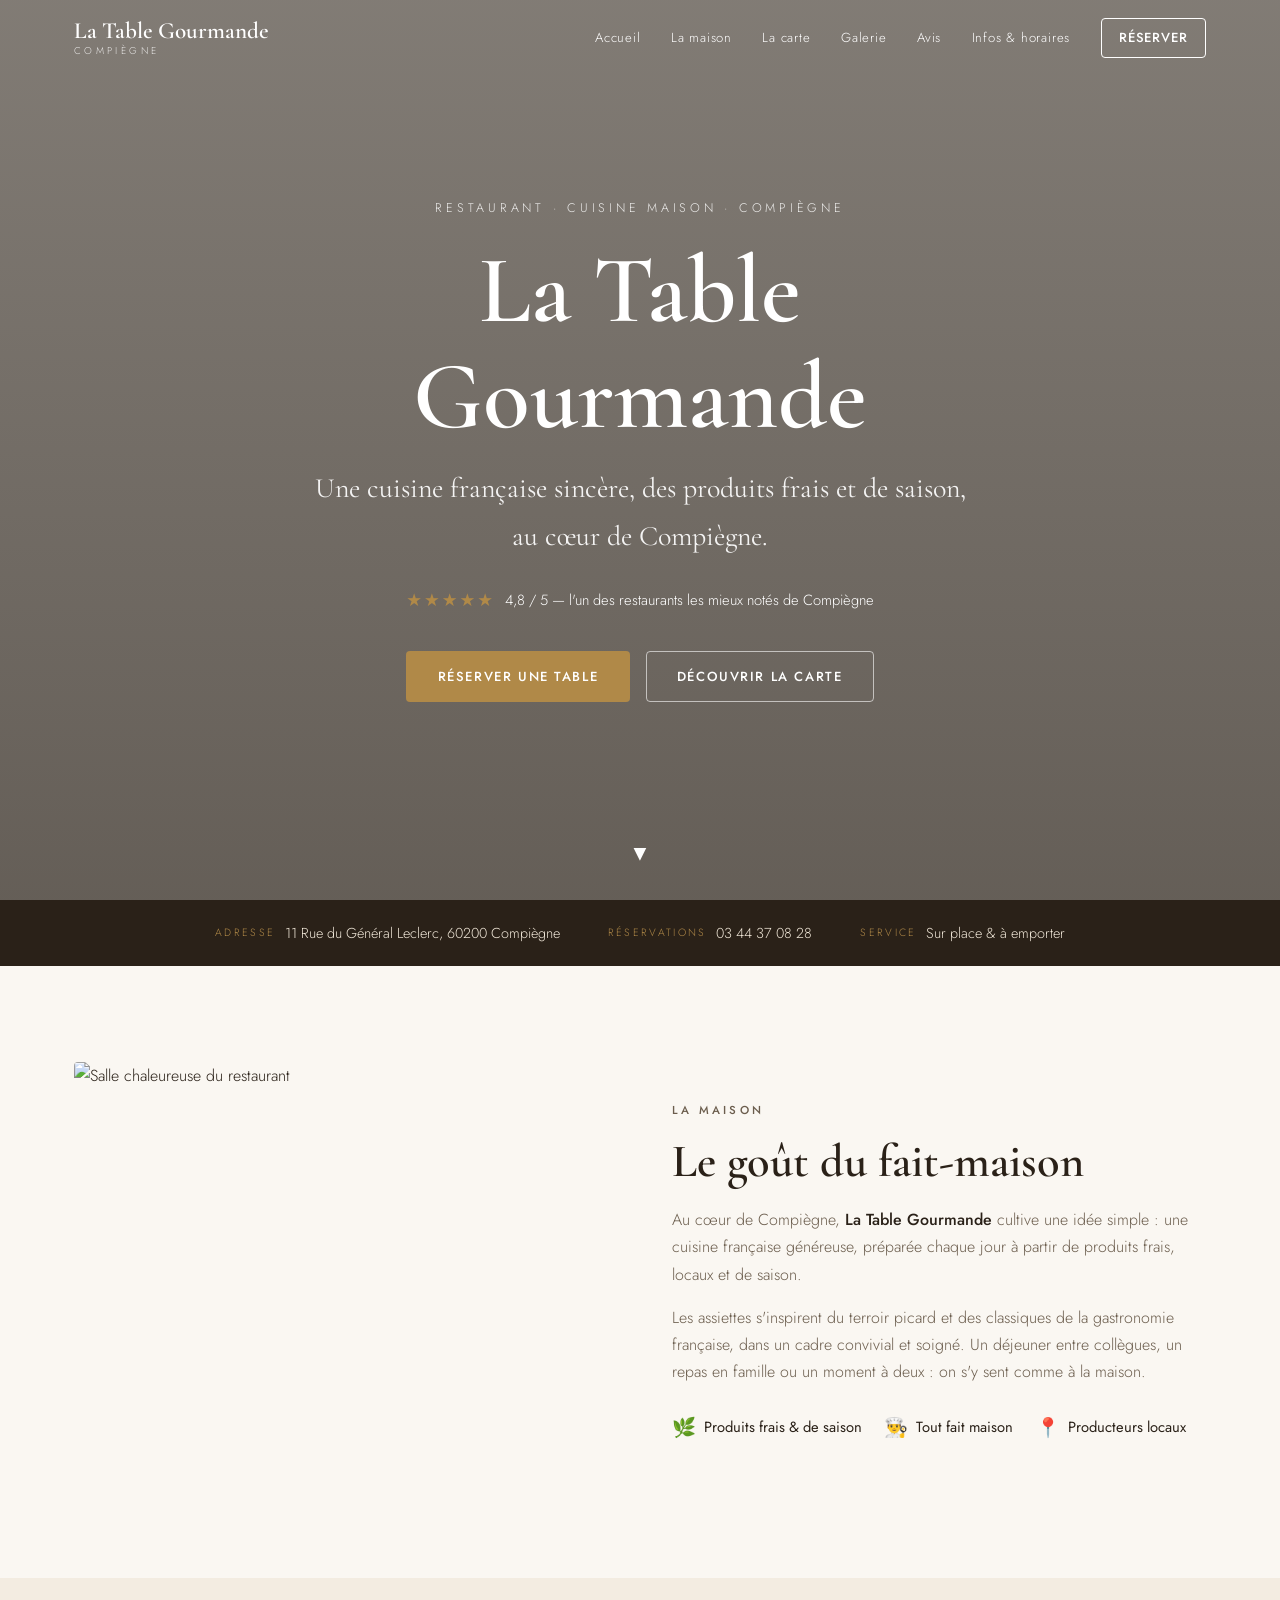
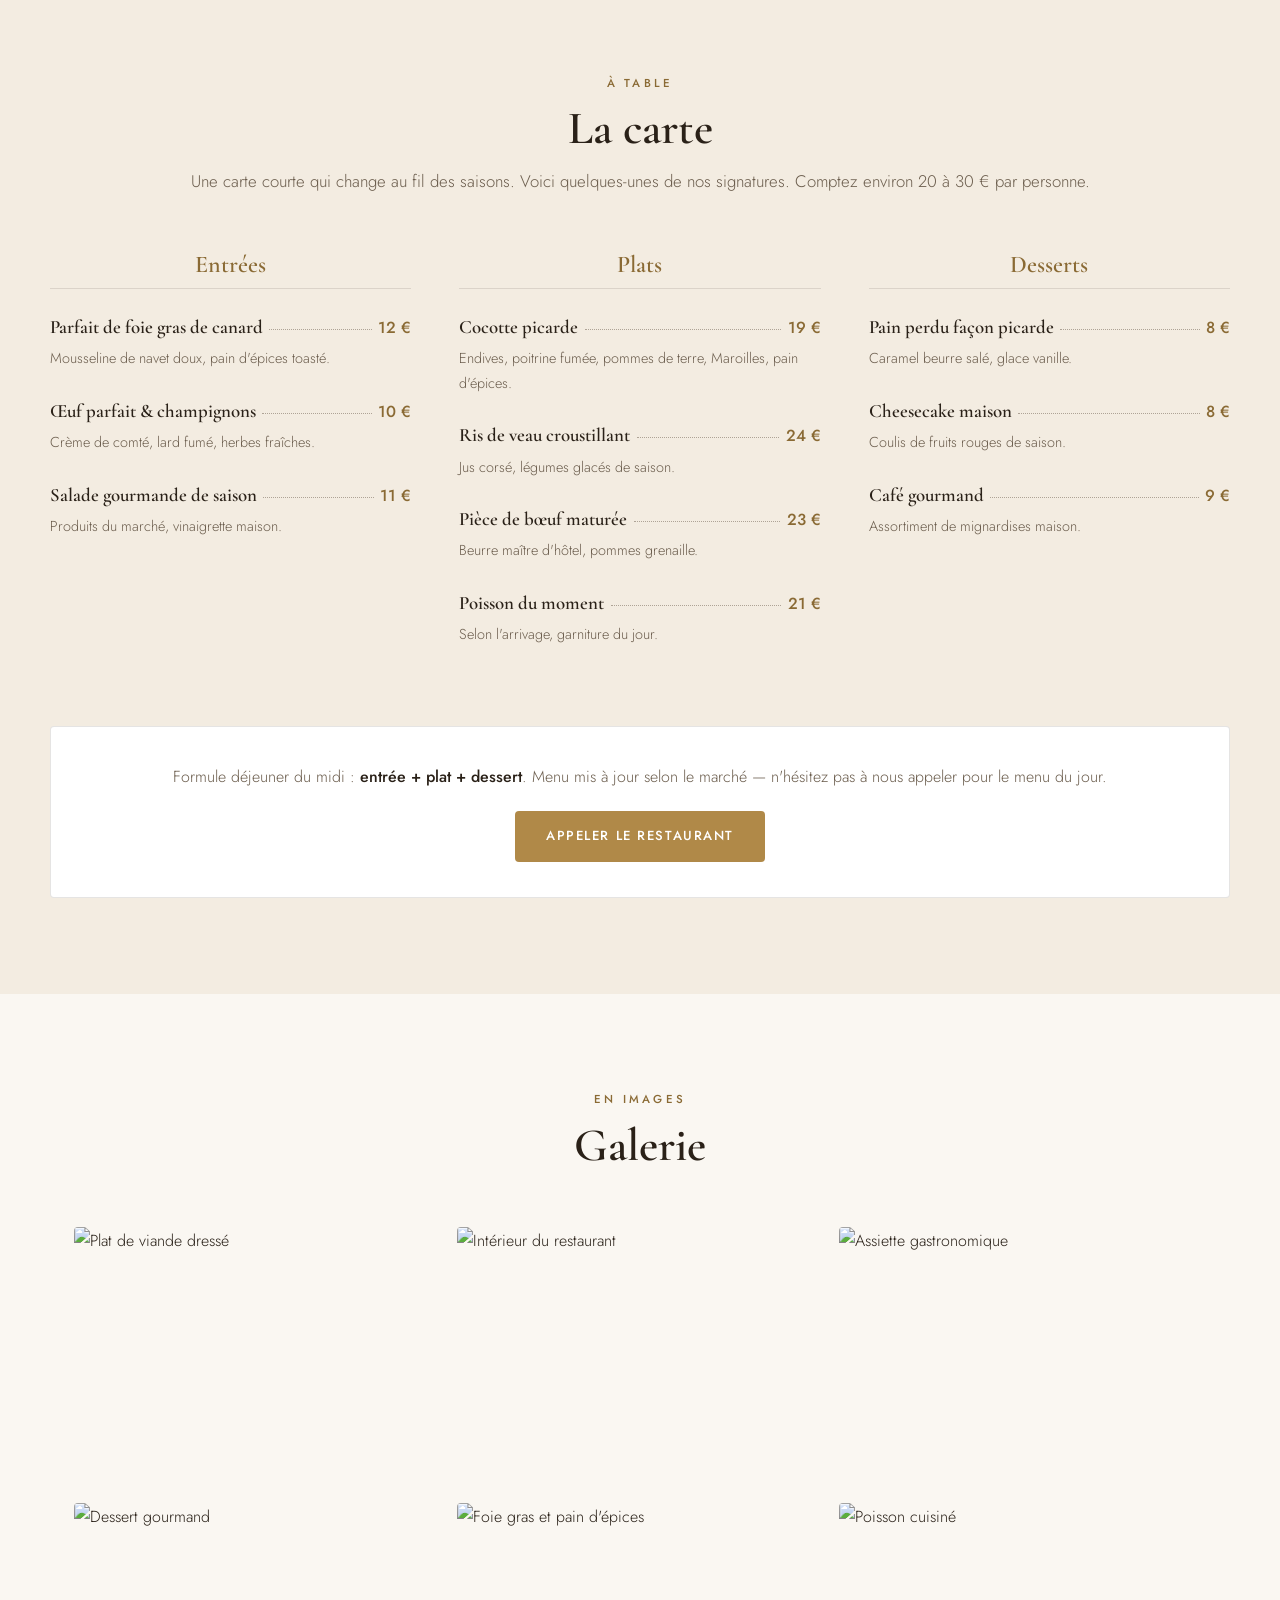
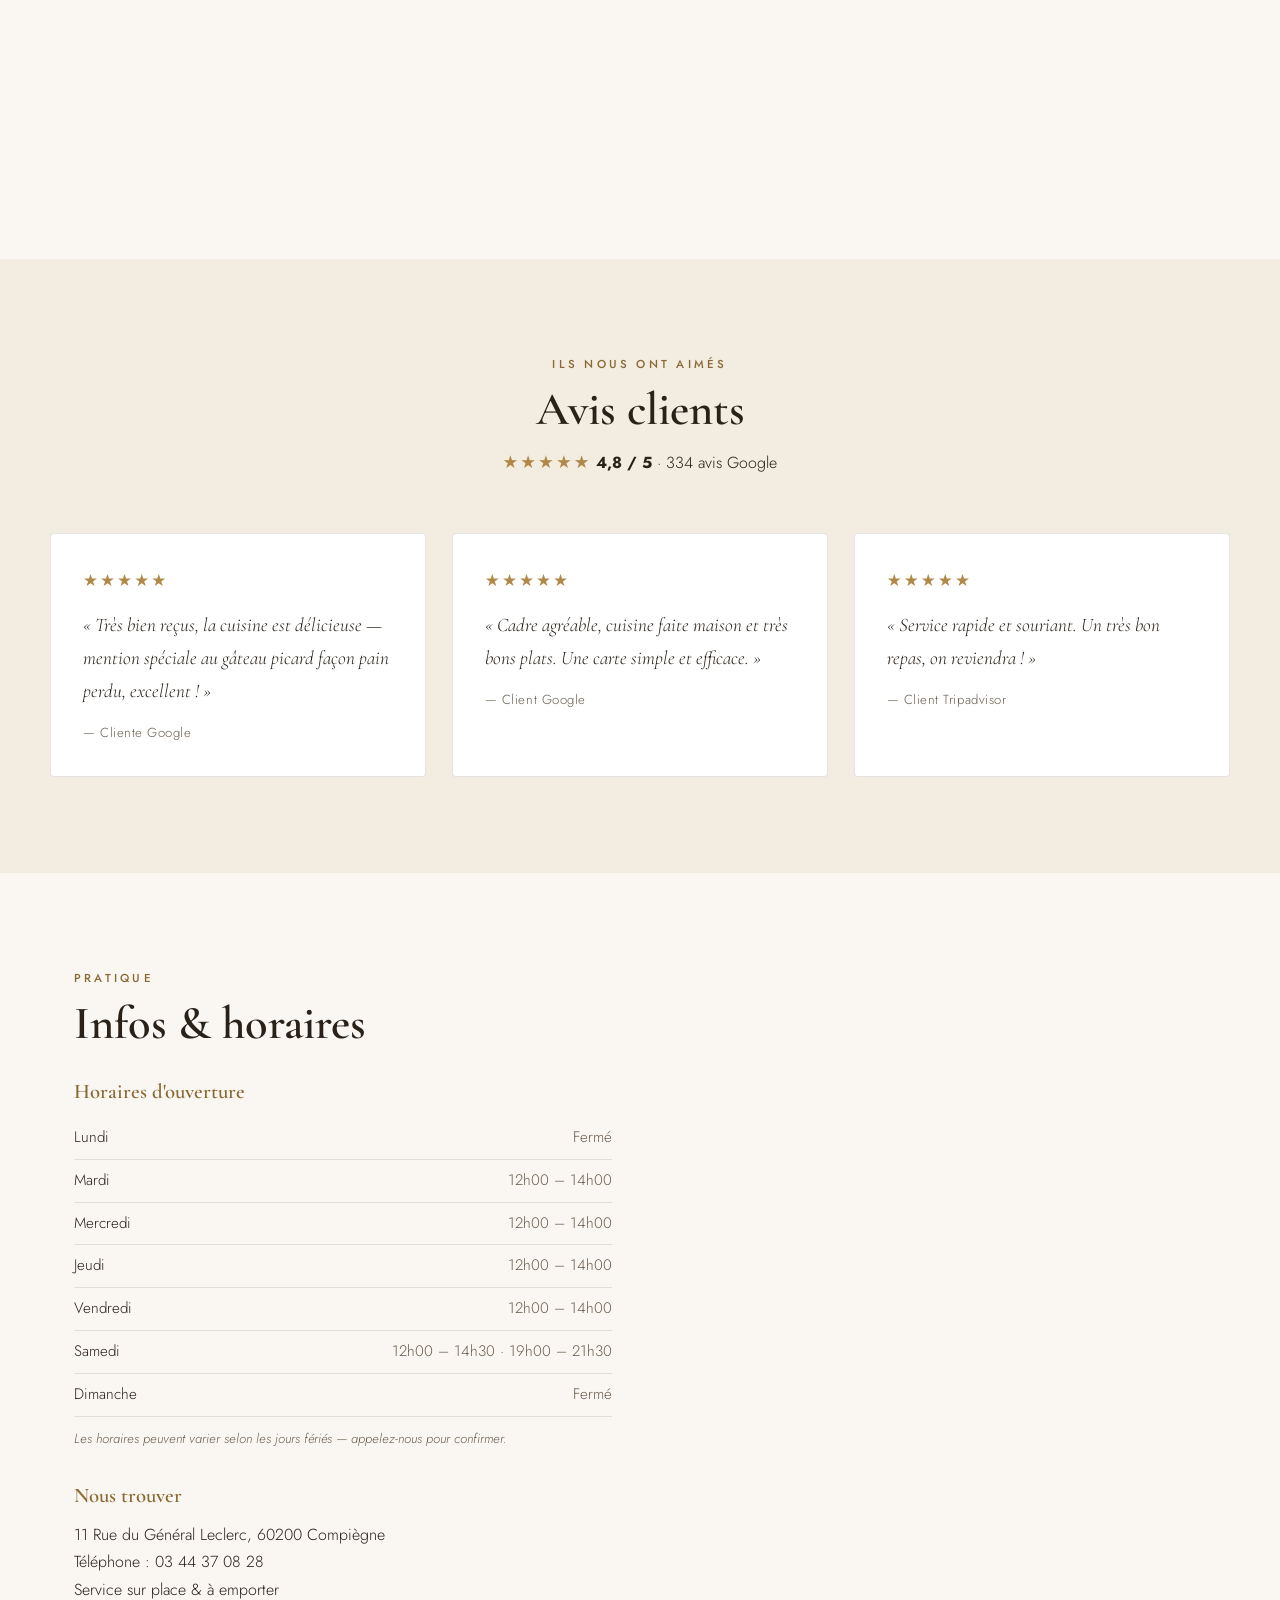
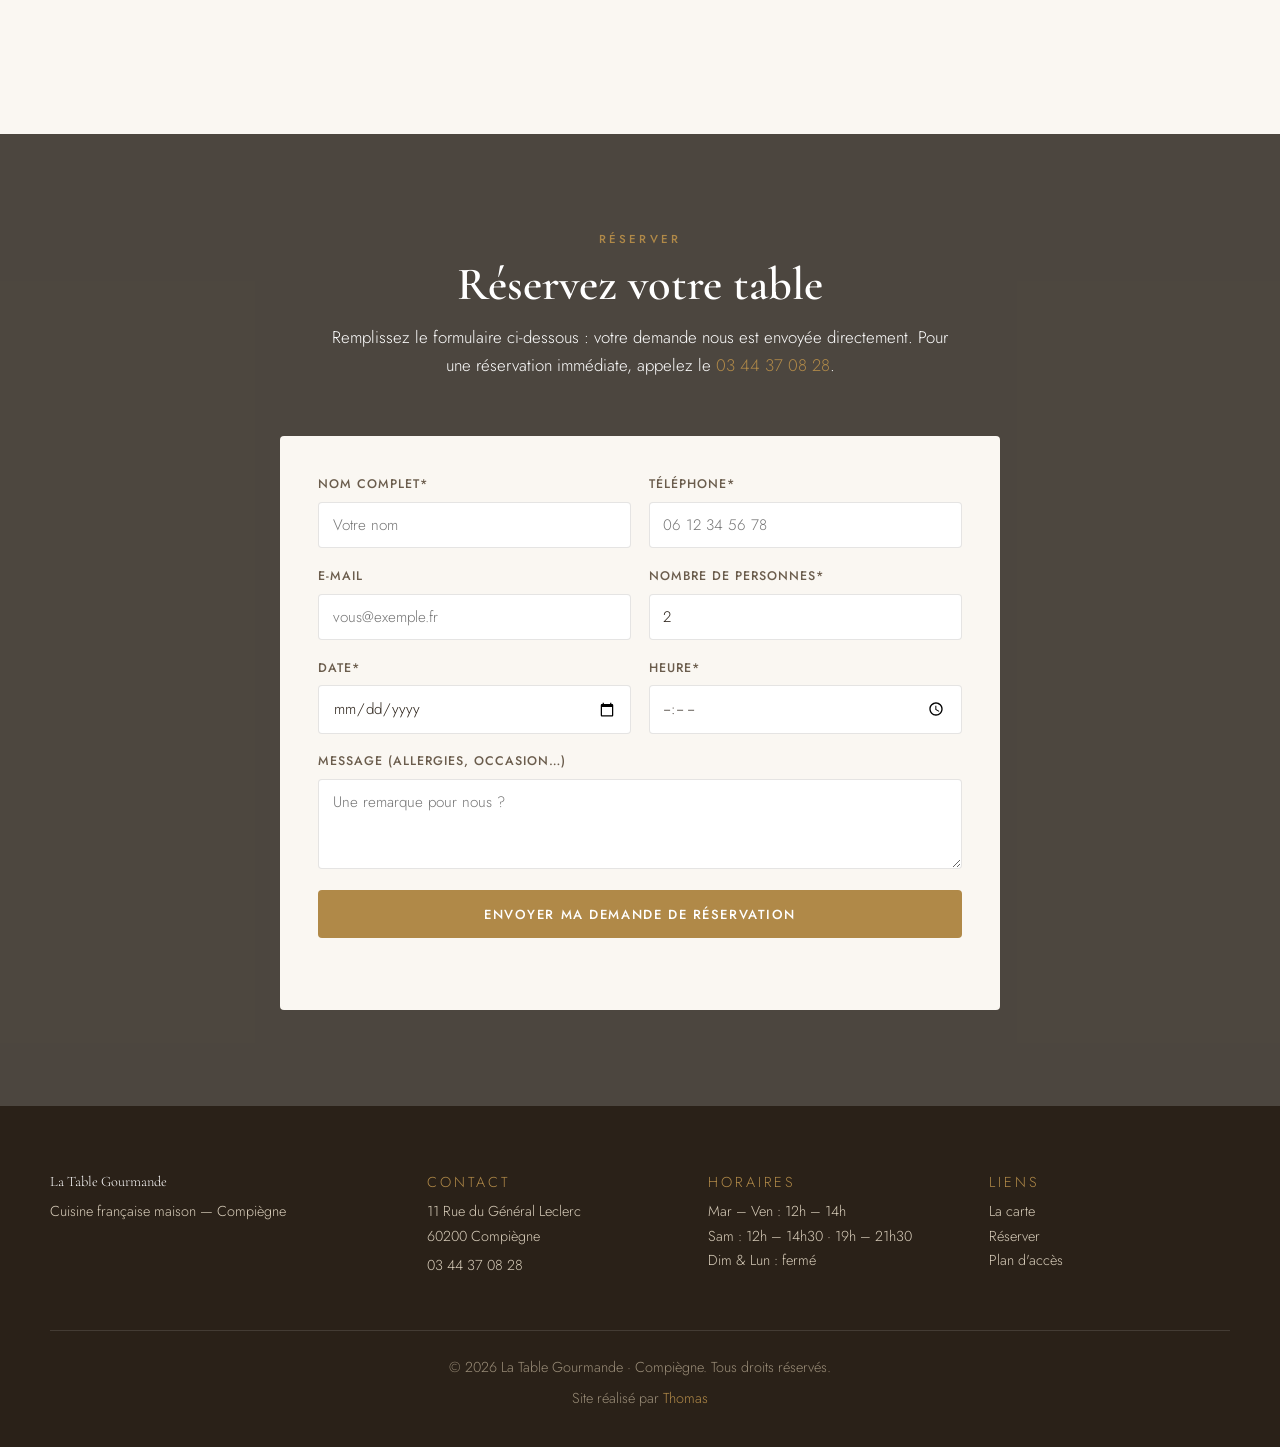
==== index.html @ 8bd1ea4b "Add footer credit (Site realise par Thomas) linking to portfolio Co-Authored-By: Claude Opus 4.8 <no" ====
<!DOCTYPE html>
<html lang="fr">
<head>
  <meta charset="UTF-8" />
  <meta name="viewport" content="width=device-width, initial-scale=1.0" />
  <title>La Table Gourmande — Restaurant à Compiègne | Cuisine maison & terroir picard</title>
  <meta name="description" content="La Table Gourmande, restaurant de cuisine française maison au cœur de Compiègne. Produits frais, locaux et de saison. Spécialités picardes, foie gras, ris de veau. Réservez au 03 44 37 08 28." />
  <meta name="keywords" content="restaurant Compiègne, cuisine française, La Table Gourmande, spécialités picardes, restaurant gastronomique Compiègne, déjeuner Compiègne, foie gras, ris de veau" />
  <meta name="author" content="La Table Gourmande" />
  <meta name="robots" content="index, follow" />

  <!-- Open Graph / réseaux sociaux -->
  <meta property="og:type" content="restaurant" />
  <meta property="og:title" content="La Table Gourmande — Restaurant à Compiègne" />
  <meta property="og:description" content="Cuisine française maison, produits frais et de saison. 4,8★ — l'un des restaurants les mieux notés de Compiègne." />
  <meta property="og:image" content="https://images.unsplash.com/photo-1517248135467-4c7edcad34c4?auto=format&fit=crop&w=1200&q=80" />
  <meta property="og:locale" content="fr_FR" />

  <link rel="preconnect" href="https://fonts.googleapis.com" />
  <link rel="preconnect" href="https://fonts.gstatic.com" crossorigin />
  <link href="https://fonts.googleapis.com/css2?family=Cormorant+Garamond:wght@400;500;600;700&family=Jost:wght@300;400;500;600&display=swap" rel="stylesheet" />
  <link rel="stylesheet" href="styles.css" />

  <!-- Données structurées Google (rich results : avis, horaires, adresse) -->
  <script type="application/ld+json">
  {
    "@context": "https://schema.org",
    "@type": "Restaurant",
    "name": "La Table Gourmande",
    "image": "https://images.unsplash.com/photo-1414235077428-338989a2e8c0?auto=format&fit=crop&w=1200&q=80",
    "servesCuisine": ["Française", "Picarde", "Cuisine maison"],
    "priceRange": "€€",
    "telephone": "+33344370828",
    "address": {
      "@type": "PostalAddress",
      "streetAddress": "11 Rue du Général Leclerc",
      "addressLocality": "Compiègne",
      "postalCode": "60200",
      "addressCountry": "FR"
    },
    "geo": {
      "@type": "GeoCoordinates",
      "latitude": 49.4179,
      "longitude": 2.8261
    },
    "aggregateRating": {
      "@type": "AggregateRating",
      "ratingValue": "4.8",
      "reviewCount": "334"
    },
    "openingHoursSpecification": [
      { "@type": "OpeningHoursSpecification", "dayOfWeek": ["Tuesday","Wednesday","Thursday","Friday"], "opens": "12:00", "closes": "14:00" },
      { "@type": "OpeningHoursSpecification", "dayOfWeek": "Saturday", "opens": "12:00", "closes": "14:30" },
      { "@type": "OpeningHoursSpecification", "dayOfWeek": "Saturday", "opens": "19:00", "closes": "21:30" }
    ],
    "acceptsReservations": "True",
    "url": ""
  }
  </script>
</head>
<body>

  <!-- ===== Barre de navigation ===== -->
  <header class="nav" id="nav">
    <div class="nav__inner">
      <a href="#accueil" class="nav__brand">
        <span class="nav__brand-main">La Table Gourmande</span>
        <span class="nav__brand-sub">Compiègne</span>
      </a>
      <nav class="nav__links" id="navLinks">
        <a href="#accueil">Accueil</a>
        <a href="#histoire">La maison</a>
        <a href="#carte">La carte</a>
        <a href="#galerie">Galerie</a>
        <a href="#avis">Avis</a>
        <a href="#infos">Infos &amp; horaires</a>
        <a href="#reservation" class="nav__cta">Réserver</a>
      </nav>
      <button class="nav__burger" id="burger" aria-label="Ouvrir le menu" aria-expanded="false">
        <span></span><span></span><span></span>
      </button>
    </div>
  </header>

  <!-- ===== Hero ===== -->
  <section class="hero" id="accueil">
    <div class="hero__overlay"></div>
    <div class="hero__content">
      <p class="hero__eyebrow">Restaurant · Cuisine maison · Compiègne</p>
      <h1 class="hero__title">La Table Gourmande</h1>
      <p class="hero__tagline">Une cuisine française sincère, des produits frais et de saison,<br />au cœur de Compiègne.</p>
      <div class="hero__rating">
        <span class="stars" aria-hidden="true">★★★★★</span>
        <span>4,8 / 5 — l'un des restaurants les mieux notés de Compiègne</span>
      </div>
      <div class="hero__actions">
        <a href="#reservation" class="btn btn--primary">Réserver une table</a>
        <a href="#carte" class="btn btn--ghost">Découvrir la carte</a>
      </div>
    </div>
    <a href="#histoire" class="hero__scroll" aria-label="Descendre">▾</a>
  </section>

  <!-- ===== Bandeau pratique ===== -->
  <section class="strip">
    <div class="strip__item"><span class="strip__label">Adresse</span><span>11 Rue du Général Leclerc, 60200 Compiègne</span></div>
    <div class="strip__item"><span class="strip__label">Réservations</span><a href="tel:+33344370828">03 44 37 08 28</a></div>
    <div class="strip__item"><span class="strip__label">Service</span><span>Sur place &amp; à emporter</span></div>
  </section>

  <!-- ===== La maison ===== -->
  <section class="section histoire" id="histoire">
    <div class="histoire__grid">
      <div class="histoire__media">
        <img src="https://images.unsplash.com/photo-1466978913421-dad2ebd01d17?auto=format&fit=crop&w=900&q=80" alt="Salle chaleureuse du restaurant" loading="lazy" />
      </div>
      <div class="histoire__text">
        <p class="eyebrow">La maison</p>
        <h2>Le goût du fait-maison</h2>
        <p>Au cœur de Compiègne, <strong>La Table Gourmande</strong> cultive une idée simple : une cuisine française généreuse, préparée chaque jour à partir de produits frais, locaux et de saison.</p>
        <p>Les assiettes s'inspirent du terroir picard et des classiques de la gastronomie française, dans un cadre convivial et soigné. Un déjeuner entre collègues, un repas en famille ou un moment à deux : on s'y sent comme à la maison.</p>
        <ul class="histoire__points">
          <li><span>🌿</span> Produits frais &amp; de saison</li>
          <li><span>👨‍🍳</span> Tout fait maison</li>
          <li><span>📍</span> Producteurs locaux</li>
        </ul>
      </div>
    </div>
  </section>

  <!-- ===== La carte ===== -->
  <section class="section carte" id="carte">
    <div class="section__head">
      <p class="eyebrow">À table</p>
      <h2>La carte</h2>
      <p class="section__lead">Une carte courte qui change au fil des saisons. Voici quelques-unes de nos signatures. Comptez environ 20 à 30 € par personne.</p>
    </div>

    <div class="menu">
      <div class="menu__col">
        <h3 class="menu__cat">Entrées</h3>
        <div class="menu__item"><div class="menu__line"><span class="menu__name">Parfait de foie gras de canard</span><span class="dots"></span><span class="menu__price">12 €</span></div><p class="menu__desc">Mousseline de navet doux, pain d'épices toasté.</p></div>
        <div class="menu__item"><div class="menu__line"><span class="menu__name">Œuf parfait &amp; champignons</span><span class="dots"></span><span class="menu__price">10 €</span></div><p class="menu__desc">Crème de comté, lard fumé, herbes fraîches.</p></div>
        <div class="menu__item"><div class="menu__line"><span class="menu__name">Salade gourmande de saison</span><span class="dots"></span><span class="menu__price">11 €</span></div><p class="menu__desc">Produits du marché, vinaigrette maison.</p></div>
      </div>

      <div class="menu__col">
        <h3 class="menu__cat">Plats</h3>
        <div class="menu__item"><div class="menu__line"><span class="menu__name">Cocotte picarde</span><span class="dots"></span><span class="menu__price">19 €</span></div><p class="menu__desc">Endives, poitrine fumée, pommes de terre, Maroilles, pain d'épices.</p></div>
        <div class="menu__item"><div class="menu__line"><span class="menu__name">Ris de veau croustillant</span><span class="dots"></span><span class="menu__price">24 €</span></div><p class="menu__desc">Jus corsé, légumes glacés de saison.</p></div>
        <div class="menu__item"><div class="menu__line"><span class="menu__name">Pièce de bœuf maturée</span><span class="dots"></span><span class="menu__price">23 €</span></div><p class="menu__desc">Beurre maître d'hôtel, pommes grenaille.</p></div>
        <div class="menu__item"><div class="menu__line"><span class="menu__name">Poisson du moment</span><span class="dots"></span><span class="menu__price">21 €</span></div><p class="menu__desc">Selon l'arrivage, garniture du jour.</p></div>
      </div>

      <div class="menu__col">
        <h3 class="menu__cat">Desserts</h3>
        <div class="menu__item"><div class="menu__line"><span class="menu__name">Pain perdu façon picarde</span><span class="dots"></span><span class="menu__price">8 €</span></div><p class="menu__desc">Caramel beurre salé, glace vanille.</p></div>
        <div class="menu__item"><div class="menu__line"><span class="menu__name">Cheesecake maison</span><span class="dots"></span><span class="menu__price">8 €</span></div><p class="menu__desc">Coulis de fruits rouges de saison.</p></div>
        <div class="menu__item"><div class="menu__line"><span class="menu__name">Café gourmand</span><span class="dots"></span><span class="menu__price">9 €</span></div><p class="menu__desc">Assortiment de mignardises maison.</p></div>
      </div>
    </div>

    <div class="carte__note">
      <p>Formule déjeuner du midi : <strong>entrée + plat + dessert</strong>. Menu mis à jour selon le marché — n'hésitez pas à nous appeler pour le menu du jour.</p>
      <a href="tel:+33344370828" class="btn btn--primary">Appeler le restaurant</a>
    </div>
  </section>

  <!-- ===== Galerie ===== -->
  <section class="section galerie" id="galerie">
    <div class="section__head">
      <p class="eyebrow">En images</p>
      <h2>Galerie</h2>
    </div>
    <div class="gallery">
      <img src="https://images.unsplash.com/photo-1504674900247-0877df9cc836?auto=format&fit=crop&w=700&q=80" alt="Plat de viande dressé" loading="lazy" />
      <img src="https://images.unsplash.com/photo-1414235077428-338989a2e8c0?auto=format&fit=crop&w=700&q=80" alt="Intérieur du restaurant" loading="lazy" />
      <img src="https://images.unsplash.com/photo-1559339352-11d035aa65de?auto=format&fit=crop&w=700&q=80" alt="Assiette gastronomique" loading="lazy" />
      <img src="https://images.unsplash.com/photo-1432139555190-58524dae6a55?auto=format&fit=crop&w=700&q=80" alt="Dessert gourmand" loading="lazy" />
      <img src="https://images.unsplash.com/photo-1551183053-bf91a1d81141?auto=format&fit=crop&w=700&q=80" alt="Foie gras et pain d'épices" loading="lazy" />
      <img src="https://images.unsplash.com/photo-1467003909585-2f8a72700288?auto=format&fit=crop&w=700&q=80" alt="Poisson cuisiné" loading="lazy" />
    </div>
  </section>

  <!-- ===== Avis ===== -->
  <section class="section avis" id="avis">
    <div class="section__head">
      <p class="eyebrow">Ils nous ont aimés</p>
      <h2>Avis clients</h2>
      <div class="avis__score"><span class="stars">★★★★★</span> <strong>4,8 / 5</strong> · 334 avis Google</div>
    </div>
    <div class="reviews">
      <blockquote class="review">
        <span class="stars">★★★★★</span>
        <p>« Très bien reçus, la cuisine est délicieuse — mention spéciale au gâteau picard façon pain perdu, excellent ! »</p>
        <footer>— Cliente Google</footer>
      </blockquote>
      <blockquote class="review">
        <span class="stars">★★★★★</span>
        <p>« Cadre agréable, cuisine faite maison et très bons plats. Une carte simple et efficace. »</p>
        <footer>— Client Google</footer>
      </blockquote>
      <blockquote class="review">
        <span class="stars">★★★★★</span>
        <p>« Service rapide et souriant. Un très bon repas, on reviendra ! »</p>
        <footer>— Client Tripadvisor</footer>
      </blockquote>
    </div>
  </section>

  <!-- ===== Infos & horaires + carte ===== -->
  <section class="section infos" id="infos">
    <div class="infos__grid">
      <div class="infos__block">
        <p class="eyebrow">Pratique</p>
        <h2>Infos &amp; horaires</h2>

        <div class="infos__row">
          <h3>Horaires d'ouverture</h3>
          <table class="hours">
            <tr><td>Lundi</td><td class="closed">Fermé</td></tr>
            <tr><td>Mardi</td><td>12h00 – 14h00</td></tr>
            <tr><td>Mercredi</td><td>12h00 – 14h00</td></tr>
            <tr><td>Jeudi</td><td>12h00 – 14h00</td></tr>
            <tr><td>Vendredi</td><td>12h00 – 14h00</td></tr>
            <tr><td>Samedi</td><td>12h00 – 14h30 · 19h00 – 21h30</td></tr>
            <tr><td>Dimanche</td><td class="closed">Fermé</td></tr>
          </table>
          <p class="infos__hint">Les horaires peuvent varier selon les jours fériés — appelez-nous pour confirmer.</p>
        </div>

        <div class="infos__row">
          <h3>Nous trouver</h3>
          <p><a href="https://maps.google.com/?q=La+Table+Gourmande+11+Rue+du+Général+Leclerc+Compiègne" target="_blank" rel="noopener">11 Rue du Général Leclerc, 60200 Compiègne</a></p>
          <p>Téléphone : <a href="tel:+33344370828">03 44 37 08 28</a></p>
          <p>Service sur place &amp; à emporter</p>
        </div>
      </div>

      <div class="infos__map">
        <iframe
          title="Carte — La Table Gourmande, Compiègne"
          src="https://www.google.com/maps?q=11%20Rue%20du%20G%C3%A9n%C3%A9ral%20Leclerc%2C%2060200%20Compi%C3%A8gne&output=embed"
          loading="lazy"
          referrerpolicy="no-referrer-when-downgrade"></iframe>
      </div>
    </div>
  </section>

  <!-- ===== Réservation ===== -->
  <section class="section reservation" id="reservation">
    <div class="reservation__inner">
      <div class="section__head">
        <p class="eyebrow">Réserver</p>
        <h2>Réservez votre table</h2>
        <p class="section__lead">Remplissez le formulaire ci-dessous : votre demande nous est envoyée directement. Pour une réservation immédiate, appelez le <a href="tel:+33344370828">03 44 37 08 28</a>.</p>
      </div>

      <form class="form" id="reservationForm" novalidate>
        <div class="form__grid">
          <label>Nom complet*
            <input type="text" name="nom" required placeholder="Votre nom" />
          </label>
          <label>Téléphone*
            <input type="tel" name="tel" required placeholder="06 12 34 56 78" />
          </label>
          <label>E-mail
            <input type="email" name="email" placeholder="vous@exemple.fr" />
          </label>
          <label>Nombre de personnes*
            <input type="number" name="couverts" min="1" max="30" value="2" required />
          </label>
          <label>Date*
            <input type="date" name="date" required />
          </label>
          <label>Heure*
            <input type="time" name="heure" required />
          </label>
        </div>
        <label>Message (allergies, occasion…)
          <textarea name="message" rows="3" placeholder="Une remarque pour nous ?"></textarea>
        </label>
        <button type="submit" class="btn btn--primary btn--full">Envoyer ma demande de réservation</button>
        <p class="form__status" id="formStatus" role="status"></p>
      </form>
    </div>
  </section>

  <!-- ===== Pied de page ===== -->
  <footer class="footer">
    <div class="footer__grid">
      <div>
        <p class="footer__brand">La Table Gourmande</p>
        <p>Cuisine française maison — Compiègne</p>
      </div>
      <div>
        <p class="footer__title">Contact</p>
        <p>11 Rue du Général Leclerc<br />60200 Compiègne</p>
        <p><a href="tel:+33344370828">03 44 37 08 28</a></p>
      </div>
      <div>
        <p class="footer__title">Horaires</p>
        <p>Mar – Ven : 12h – 14h<br />Sam : 12h – 14h30 · 19h – 21h30<br />Dim &amp; Lun : fermé</p>
      </div>
      <div>
        <p class="footer__title">Liens</p>
        <p><a href="#carte">La carte</a><br /><a href="#reservation">Réserver</a><br /><a href="https://maps.google.com/?q=La+Table+Gourmande+Compiègne" target="_blank" rel="noopener">Plan d'accès</a></p>
      </div>
    </div>
    <div class="footer__bottom">
      <p>© <span id="year"></span> La Table Gourmande · Compiègne. Tous droits réservés.</p>
      <p class="footer__credit">Site réalisé par <a href="https://newtocode13yearsold.github.io/portfolio/" target="_blank" rel="noopener">Thomas</a></p>
    </div>
  </footer>

  <a href="tel:+33344370828" class="fab" aria-label="Appeler le restaurant">📞</a>

  <script src="script.js"></script>
</body>
</html>
---- styles.css ----
/* ===== La Table Gourmande — feuille de style ===== */
:root {
  --bg:        #faf7f2;
  --bg-warm:   #f3ece1;
  --ink:       #2a2118;
  --ink-soft:  #6b5d4d;
  --gold:      #b08948;
  --gold-dark: #8a6a34;
  --green:     #4a5a3c;
  --line:      rgba(42,33,24,0.12);
  --white:     #ffffff;
  --serif:     'Cormorant Garamond', Georgia, serif;
  --sans:      'Jost', system-ui, sans-serif;
  --maxw:      1180px;
  --radius:    4px;
}

* { box-sizing: border-box; margin: 0; padding: 0; }
html { scroll-behavior: smooth; }
body {
  font-family: var(--sans);
  color: var(--ink);
  background: var(--bg);
  line-height: 1.7;
  font-weight: 300;
  overflow-x: hidden;
}
img { display: block; max-width: 100%; }
a { color: inherit; text-decoration: none; }

h1, h2, h3 { font-family: var(--serif); font-weight: 600; line-height: 1.1; }
.eyebrow {
  font-size: 0.72rem; letter-spacing: 0.28em; text-transform: uppercase;
  color: var(--gold-dark); font-weight: 500; margin-bottom: 0.6rem;
}
.stars { color: var(--gold); letter-spacing: 2px; }

/* ===== Boutons ===== */
.btn {
  display: inline-block; padding: 0.85rem 1.9rem; border-radius: var(--radius);
  font-family: var(--sans); font-size: 0.82rem; letter-spacing: 0.12em;
  text-transform: uppercase; font-weight: 500; cursor: pointer;
  transition: all 0.25s ease; border: 1px solid transparent; text-align: center;
}
.btn--primary { background: var(--gold); color: var(--white); }
.btn--primary:hover { background: var(--gold-dark); transform: translateY(-2px); }
.btn--ghost { background: transparent; color: var(--white); border-color: rgba(255,255,255,0.6); }
.btn--ghost:hover { background: rgba(255,255,255,0.12); }
.btn--full { width: 100%; }

/* ===== Navigation ===== */
.nav {
  position: fixed; top: 0; left: 0; right: 0; z-index: 100;
  transition: background 0.3s ease, box-shadow 0.3s ease, padding 0.3s ease;
  padding: 1.1rem 0;
}
.nav--scrolled { background: var(--bg); box-shadow: 0 2px 18px rgba(0,0,0,0.07); padding: 0.6rem 0; }
.nav__inner {
  max-width: var(--maxw); margin: 0 auto; padding: 0 1.5rem;
  display: flex; align-items: center; justify-content: space-between;
}
.nav__brand { display: flex; flex-direction: column; line-height: 1; }
.nav__brand-main { font-family: var(--serif); font-size: 1.45rem; font-weight: 600; color: var(--white); }
.nav__brand-sub { font-size: 0.62rem; letter-spacing: 0.34em; text-transform: uppercase; color: rgba(255,255,255,0.8); margin-top: 3px; }
.nav--scrolled .nav__brand-main { color: var(--ink); }
.nav--scrolled .nav__brand-sub { color: var(--gold-dark); }
.nav__links { display: flex; align-items: center; gap: 1.9rem; }
.nav__links a { font-size: 0.82rem; letter-spacing: 0.06em; color: var(--white); transition: color 0.2s; }
.nav__links a:hover { color: var(--gold); }
.nav--scrolled .nav__links a { color: var(--ink); }
.nav--scrolled .nav__links a:hover { color: var(--gold-dark); }
.nav__cta {
  border: 1px solid currentColor; padding: 0.5rem 1.1rem; border-radius: var(--radius);
  text-transform: uppercase; letter-spacing: 0.12em; font-weight: 500;
}
.nav--scrolled .nav__cta { background: var(--gold); color: var(--white) !important; border-color: var(--gold); }
.nav__burger { display: none; flex-direction: column; gap: 5px; background: none; border: none; cursor: pointer; padding: 6px; }
.nav__burger span { width: 26px; height: 2px; background: var(--white); transition: 0.3s; }
.nav--scrolled .nav__burger span { background: var(--ink); }

/* ===== Hero ===== */
.hero {
  position: relative; min-height: 100vh; display: flex; align-items: center; justify-content: center;
  text-align: center; color: var(--white);
  background: url('https://images.unsplash.com/photo-1517248135467-4c7edcad34c4?auto=format&fit=crop&w=1900&q=80') center/cover no-repeat fixed;
}
.hero__overlay { position: absolute; inset: 0; background: linear-gradient(rgba(30,22,14,0.55), rgba(30,22,14,0.68)); }
.hero__content { position: relative; z-index: 2; max-width: 760px; padding: 0 1.5rem; }
.hero__eyebrow { font-size: 0.78rem; letter-spacing: 0.3em; text-transform: uppercase; color: rgba(255,255,255,0.85); margin-bottom: 1.2rem; }
.hero__title { font-size: clamp(3rem, 9vw, 6rem); font-weight: 600; margin-bottom: 1rem; }
.hero__tagline { font-family: var(--serif); font-size: clamp(1.25rem, 3vw, 1.75rem); font-weight: 400; color: rgba(255,255,255,0.92); margin-bottom: 1.6rem; }
.hero__rating { display: flex; align-items: center; justify-content: center; gap: 0.6rem; font-size: 0.92rem; margin-bottom: 2.2rem; flex-wrap: wrap; }
.hero__rating .stars { font-size: 1.1rem; }
.hero__actions { display: flex; gap: 1rem; justify-content: center; flex-wrap: wrap; }
.hero__scroll { position: absolute; bottom: 1.6rem; left: 50%; transform: translateX(-50%); z-index: 2; color: var(--white); font-size: 1.6rem; animation: bob 2s infinite; }
@keyframes bob { 0%,100% { transform: translate(-50%, 0); } 50% { transform: translate(-50%, 8px); } }

/* ===== Bandeau pratique ===== */
.strip {
  background: var(--ink); color: #f0e7d8; display: flex; flex-wrap: wrap; justify-content: center;
  gap: 0.4rem 3rem; padding: 1.3rem 1.5rem; text-align: center;
}
.strip__item { display: flex; align-items: center; gap: 0.6rem; font-size: 0.9rem; }
.strip__label { font-size: 0.66rem; letter-spacing: 0.22em; text-transform: uppercase; color: var(--gold); }
.strip a:hover { color: var(--gold); }

/* ===== Sections génériques ===== */
.section { max-width: var(--maxw); margin: 0 auto; padding: 6rem 1.5rem; }
.section__head { text-align: center; max-width: 640px; margin: 0 auto 3.5rem; }
.section__head h2 { font-size: clamp(2rem, 5vw, 2.9rem); margin-bottom: 0.8rem; }
.section__lead { color: var(--ink-soft); font-size: 1.05rem; }

/* ===== La maison ===== */
.histoire__grid { display: grid; grid-template-columns: 1fr 1fr; gap: 4rem; align-items: center; }
.histoire__media img { border-radius: var(--radius); height: 100%; object-fit: cover; min-height: 420px; }
.histoire__text h2 { font-size: clamp(2rem, 5vw, 2.9rem); margin-bottom: 1.2rem; }
.histoire__text p { color: var(--ink-soft); margin-bottom: 1rem; }
.histoire__text strong { color: var(--ink); font-weight: 500; }
.histoire__points { list-style: none; display: flex; flex-wrap: wrap; gap: 1.4rem; margin-top: 1.6rem; }
.histoire__points li { display: flex; align-items: center; gap: 0.5rem; font-size: 0.92rem; font-weight: 400; }
.histoire__points span { font-size: 1.2rem; }

/* ===== La carte ===== */
.carte { background: var(--bg-warm); max-width: none; }
.carte > * { max-width: var(--maxw); margin-left: auto; margin-right: auto; }
.menu { display: grid; grid-template-columns: repeat(3, 1fr); gap: 3rem; }
.menu__cat {
  font-size: 1.5rem; color: var(--gold-dark); margin-bottom: 1.4rem; padding-bottom: 0.6rem;
  border-bottom: 1px solid var(--line); text-align: center;
}
.menu__item { margin-bottom: 1.5rem; }
.menu__line { display: flex; align-items: baseline; gap: 0.4rem; }
.menu__name { font-family: var(--serif); font-size: 1.18rem; font-weight: 600; }
.dots { flex: 1; border-bottom: 1px dotted var(--ink-soft); transform: translateY(-3px); opacity: 0.5; }
.menu__price { font-weight: 500; color: var(--gold-dark); white-space: nowrap; }
.menu__desc { font-size: 0.9rem; color: var(--ink-soft); margin-top: 0.2rem; }
.carte__note {
  margin-top: 3.5rem; text-align: center; background: var(--white); padding: 2.2rem;
  border-radius: var(--radius); border: 1px solid var(--line);
}
.carte__note p { color: var(--ink-soft); margin-bottom: 1.3rem; }
.carte__note strong { color: var(--ink); font-weight: 500; }

/* ===== Galerie ===== */
.gallery { display: grid; grid-template-columns: repeat(3, 1fr); gap: 1rem; }
.gallery img {
  width: 100%; height: 260px; object-fit: cover; border-radius: var(--radius);
  transition: transform 0.4s ease, filter 0.4s ease; filter: saturate(0.95);
}
.gallery img:hover { transform: scale(1.03); filter: saturate(1.1); }

/* ===== Avis ===== */
.avis { background: var(--bg-warm); max-width: none; }
.avis > * { max-width: var(--maxw); margin-left: auto; margin-right: auto; }
.avis__score { margin-top: 0.8rem; font-size: 1rem; }
.avis__score .stars { font-size: 1.1rem; }
.reviews { display: grid; grid-template-columns: repeat(3, 1fr); gap: 1.6rem; }
.review {
  background: var(--white); padding: 2rem; border-radius: var(--radius);
  border: 1px solid var(--line); display: flex; flex-direction: column; gap: 0.9rem;
}
.review .stars { font-size: 1.05rem; }
.review p { font-family: var(--serif); font-size: 1.2rem; font-style: italic; color: var(--ink); }
.review footer { font-size: 0.82rem; color: var(--ink-soft); letter-spacing: 0.04em; }

/* ===== Infos & horaires ===== */
.infos__grid { display: grid; grid-template-columns: 1fr 1fr; gap: 3.5rem; align-items: start; }
.infos__block h2 { font-size: clamp(2rem, 5vw, 2.9rem); margin-bottom: 2rem; }
.infos__row { margin-bottom: 2.2rem; }
.infos__row h3 { font-size: 1.3rem; margin-bottom: 0.8rem; color: var(--gold-dark); }
.hours { width: 100%; border-collapse: collapse; }
.hours td { padding: 0.5rem 0; border-bottom: 1px solid var(--line); font-size: 0.95rem; }
.hours td:last-child { text-align: right; color: var(--ink-soft); }
.hours .closed { color: #b14a3a; }
.infos__hint { font-size: 0.82rem; color: var(--ink-soft); margin-top: 0.7rem; font-style: italic; }
.infos__row a:hover { color: var(--gold-dark); }
.infos__map iframe { width: 100%; height: 460px; border: 0; border-radius: var(--radius); filter: grayscale(0.2); }

/* ===== Réservation ===== */
.reservation {
  max-width: none;
  background: url('https://images.unsplash.com/photo-1592861956120-e524fc739696?auto=format&fit=crop&w=1900&q=80') center/cover fixed;
  position: relative;
}
.reservation::before { content: ''; position: absolute; inset: 0; background: rgba(28,21,13,0.78); }
.reservation__inner { position: relative; z-index: 2; max-width: 720px; margin: 0 auto; }
.reservation .eyebrow { color: var(--gold); }
.reservation .section__head h2, .reservation .section__lead { color: var(--white); }
.reservation .section__lead a { color: var(--gold); }
.form { background: var(--bg); padding: 2.4rem; border-radius: var(--radius); }
.form__grid { display: grid; grid-template-columns: 1fr 1fr; gap: 1.1rem; margin-bottom: 1.1rem; }
.form label { display: flex; flex-direction: column; gap: 0.4rem; font-size: 0.78rem; letter-spacing: 0.08em; text-transform: uppercase; color: var(--ink-soft); font-weight: 500; }
.form input, .form textarea {
  font-family: var(--sans); font-size: 0.95rem; padding: 0.7rem 0.85rem; border: 1px solid var(--line);
  border-radius: var(--radius); background: var(--white); color: var(--ink); text-transform: none; letter-spacing: 0; font-weight: 300;
}
.form input:focus, .form textarea:focus { outline: none; border-color: var(--gold); box-shadow: 0 0 0 3px rgba(176,137,72,0.15); }
.form textarea { margin-bottom: 1.3rem; resize: vertical; }
.form__status { margin-top: 1rem; text-align: center; font-size: 0.9rem; min-height: 1.2em; }
.form__status.ok { color: var(--green); }
.form__status.err { color: #b14a3a; }

/* ===== Pied de page ===== */
.footer { background: var(--ink); color: #d8cdba; padding: 4rem 1.5rem 2rem; }
.footer__grid { max-width: var(--maxw); margin: 0 auto; display: grid; grid-template-columns: 1.4fr 1fr 1fr 1fr; gap: 2.5rem; }
.footer__brand { font-family: var(--serif); font-size: 1.5rem; color: var(--white); margin-bottom: 0.5rem; }
.footer__title { font-size: 0.72rem; letter-spacing: 0.2em; text-transform: uppercase; color: var(--gold); margin-bottom: 0.8rem; }
.footer p { font-size: 0.9rem; margin-bottom: 0.3rem; }
.footer a:hover { color: var(--gold); }
.footer__bottom { max-width: var(--maxw); margin: 3rem auto 0; padding-top: 1.5rem; border-top: 1px solid rgba(255,255,255,0.12); text-align: center; font-size: 0.8rem; color: #9a8d78; }
.footer__credit { margin-top: 0.4rem; }
.footer__credit a { color: var(--gold); }
.footer__credit a:hover { text-decoration: underline; }

/* ===== Bouton flottant appel ===== */
.fab {
  position: fixed; bottom: 1.5rem; right: 1.5rem; z-index: 90;
  width: 56px; height: 56px; border-radius: 50%; background: var(--gold);
  display: none; align-items: center; justify-content: center; font-size: 1.4rem;
  box-shadow: 0 6px 20px rgba(0,0,0,0.25); transition: transform 0.2s, background 0.2s;
}
.fab:hover { background: var(--gold-dark); transform: scale(1.08); }

/* ===== Animations d'apparition ===== */
.reveal { opacity: 0; transform: translateY(28px); transition: opacity 0.7s ease, transform 0.7s ease; }
.reveal.visible { opacity: 1; transform: none; }

/* ===== Responsive ===== */
@media (max-width: 900px) {
  .histoire__grid, .infos__grid { grid-template-columns: 1fr; gap: 2.5rem; }
  .histoire__media img { min-height: 300px; }
  .menu, .reviews, .gallery { grid-template-columns: 1fr 1fr; }
  .footer__grid { grid-template-columns: 1fr 1fr; }
}
@media (max-width: 760px) {
  .nav__links {
    position: fixed; top: 0; right: -100%; height: 100vh; width: 75%; max-width: 320px;
    background: var(--bg); flex-direction: column; justify-content: center; gap: 2rem;
    box-shadow: -8px 0 30px rgba(0,0,0,0.15); transition: right 0.35s ease; padding: 2rem;
  }
  .nav__links.open { right: 0; }
  .nav__links a { color: var(--ink) !important; font-size: 1rem; }
  .nav__burger { display: flex; z-index: 101; }
  .hero { background-attachment: scroll; }
  .reservation { background-attachment: scroll; }
  .menu, .reviews, .gallery, .form__grid { grid-template-columns: 1fr; }
  .section { padding: 4rem 1.5rem; }
  .strip { gap: 0.8rem; flex-direction: column; }
  .fab { display: flex; }
  .gallery img { height: 220px; }
}
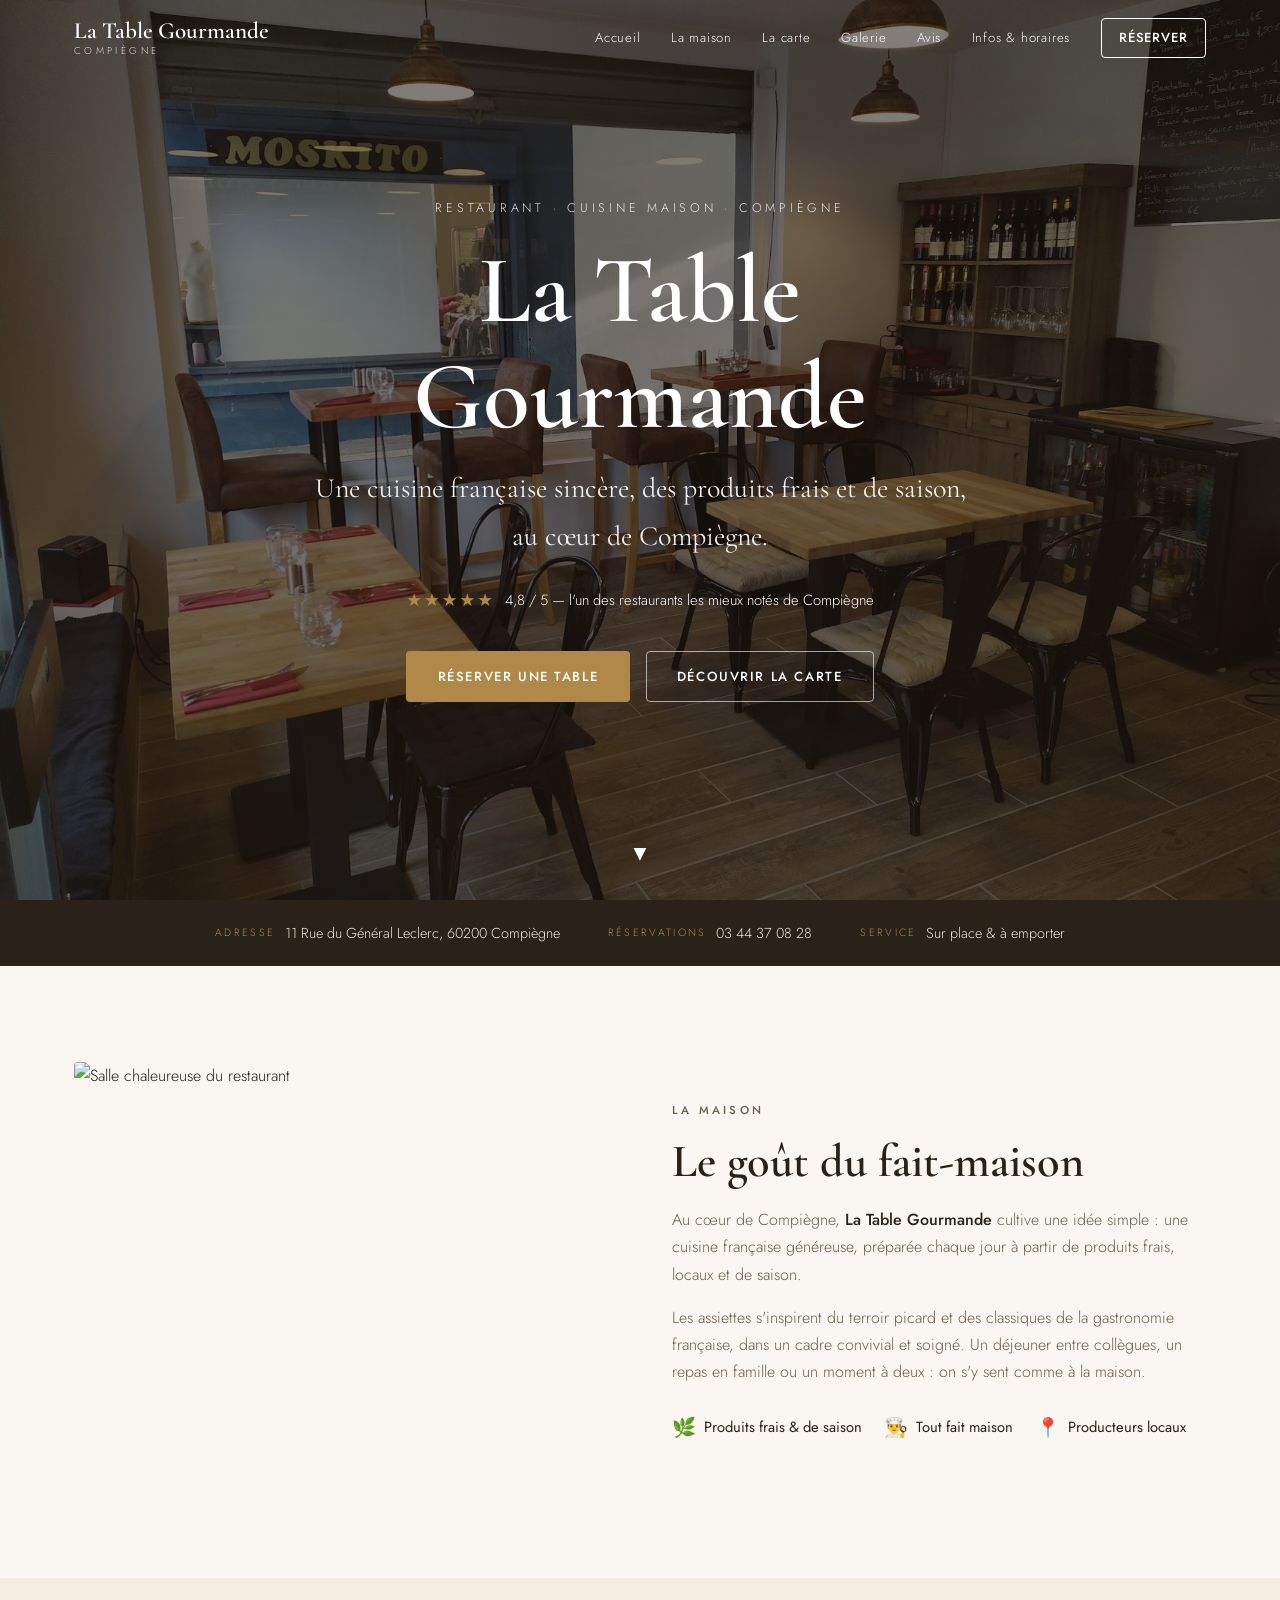
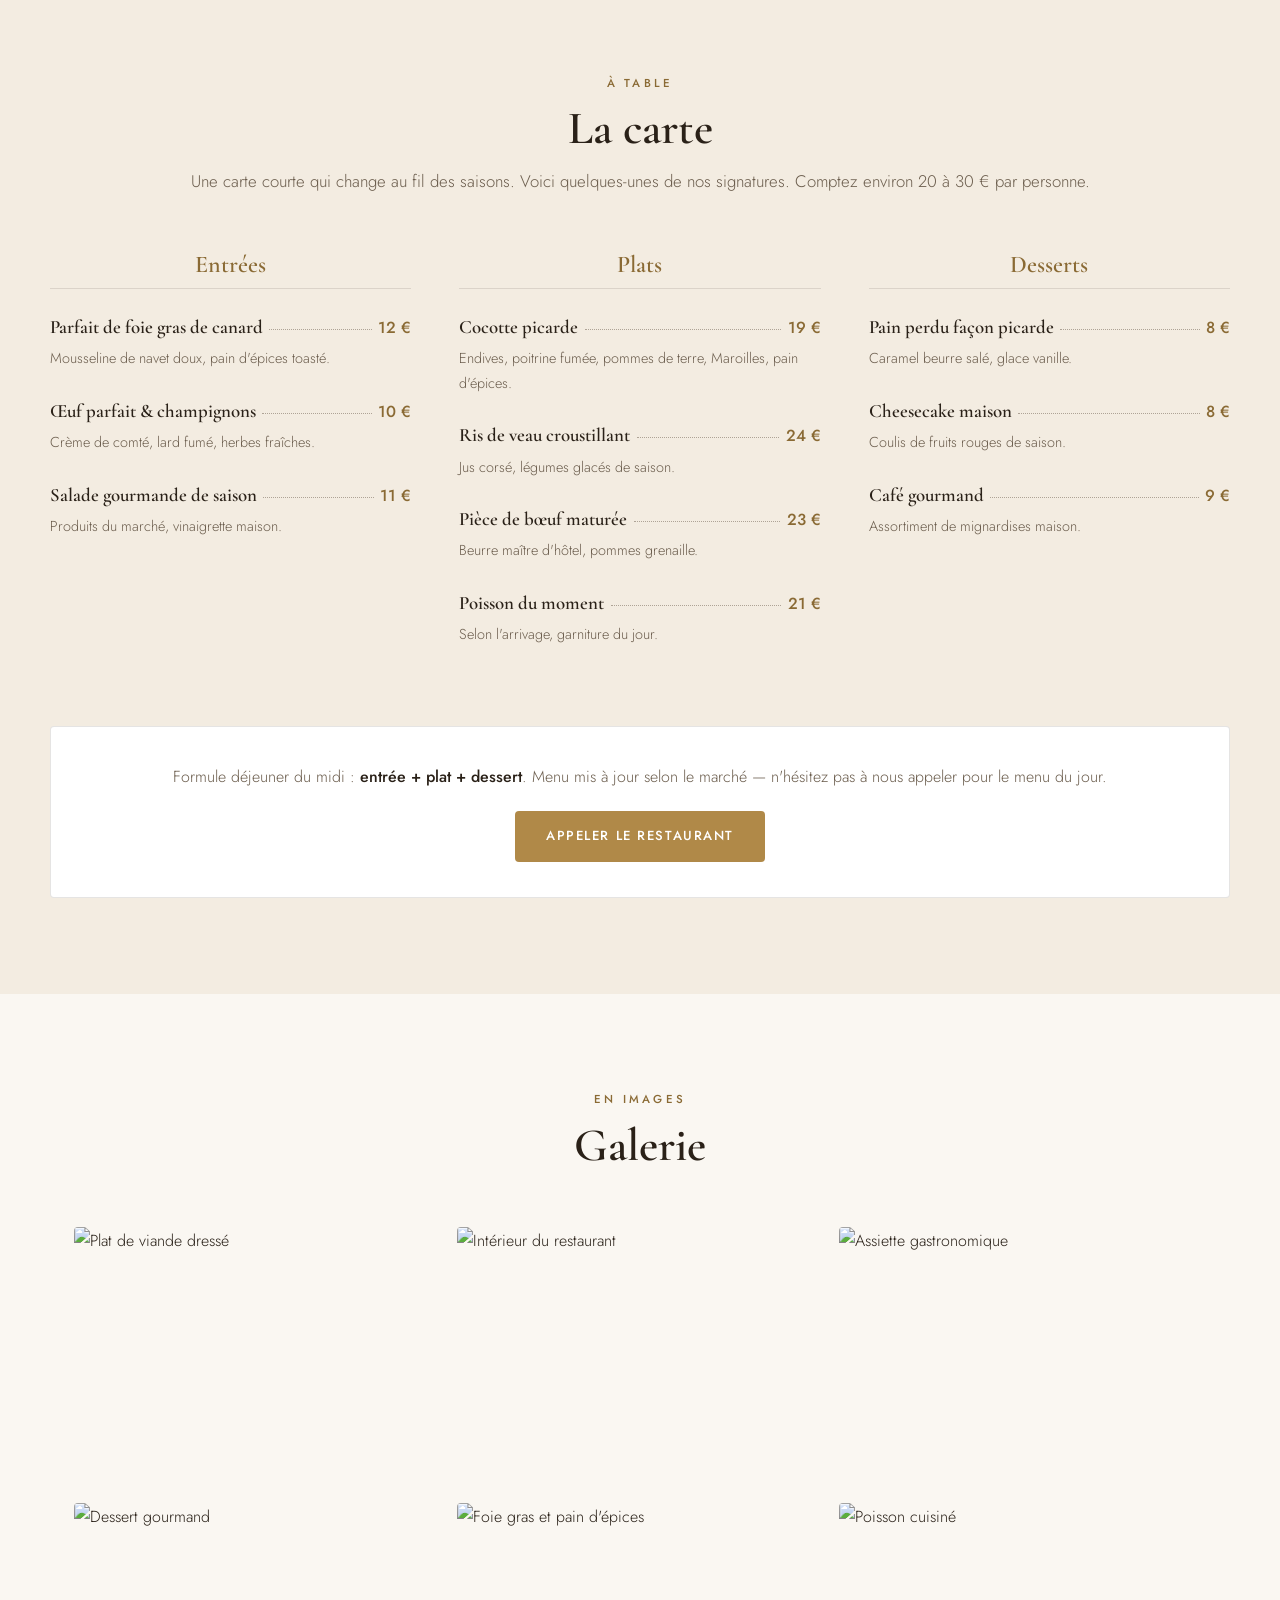
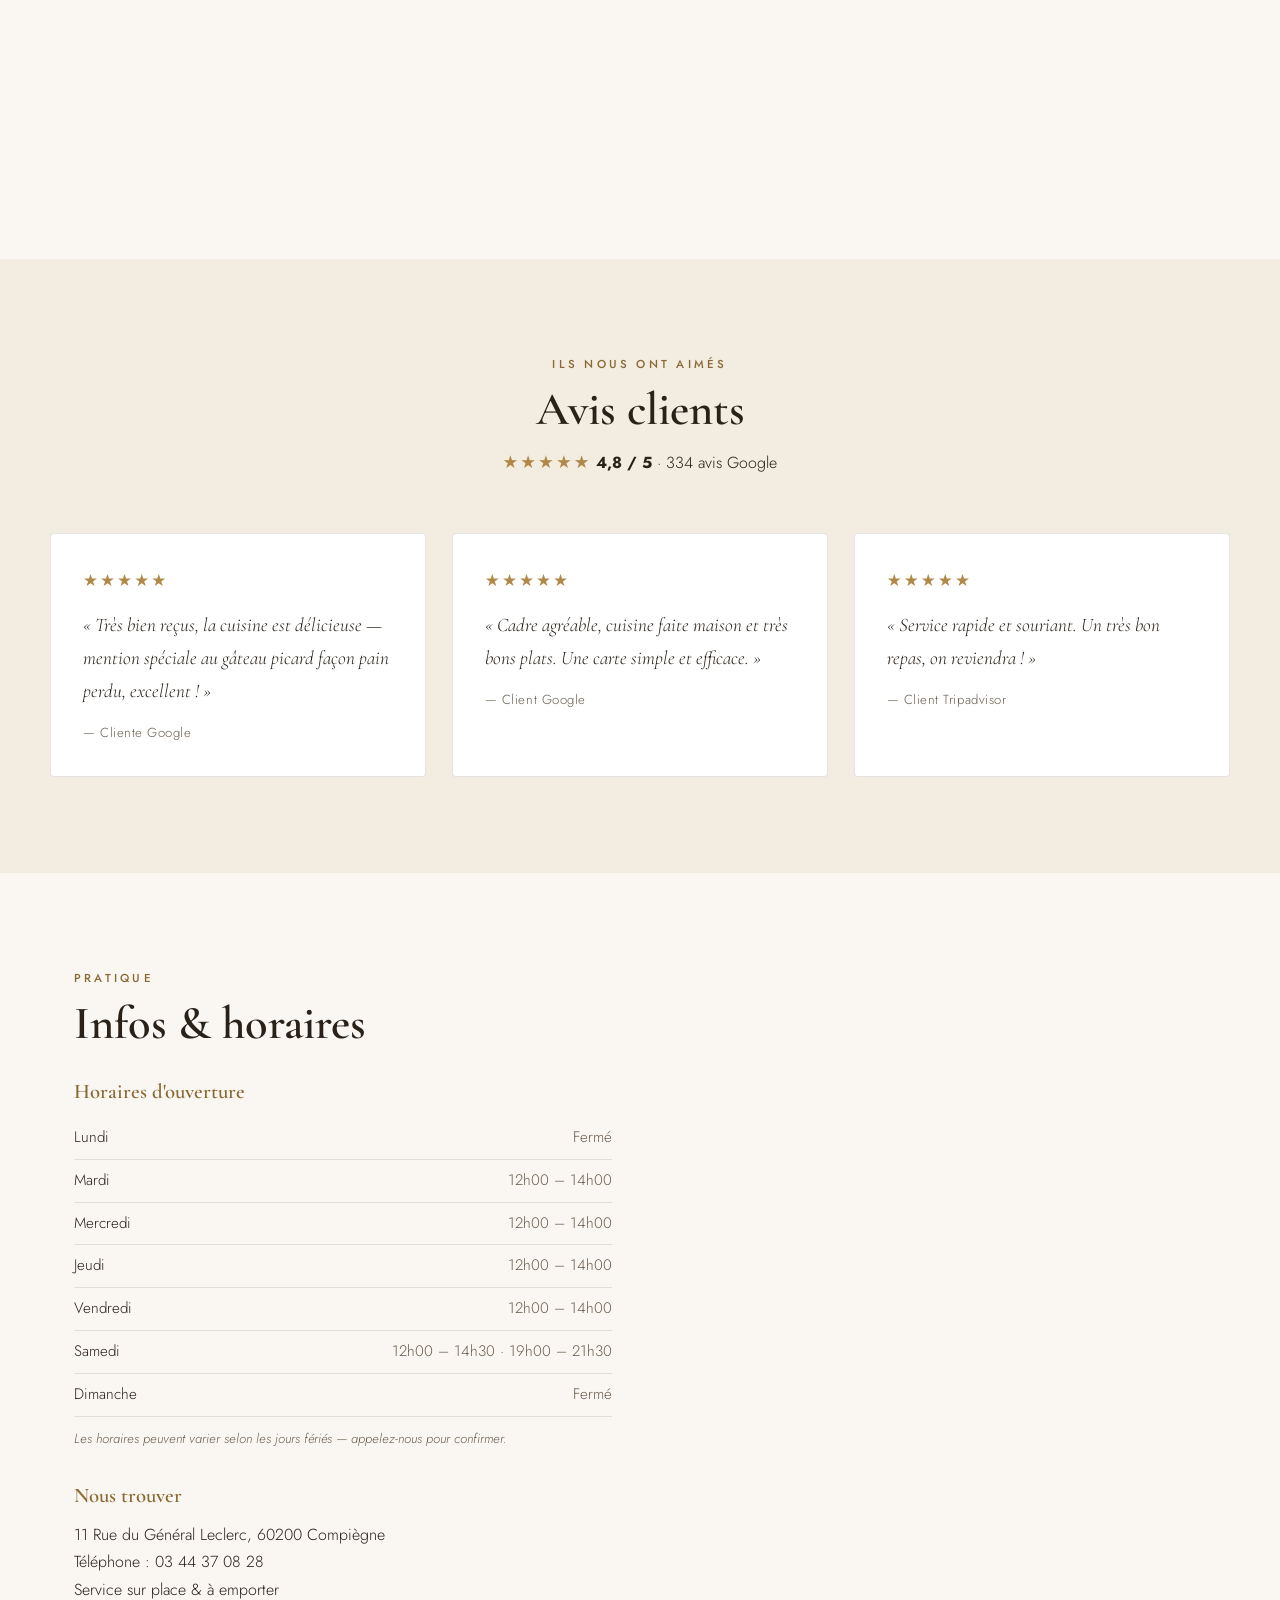
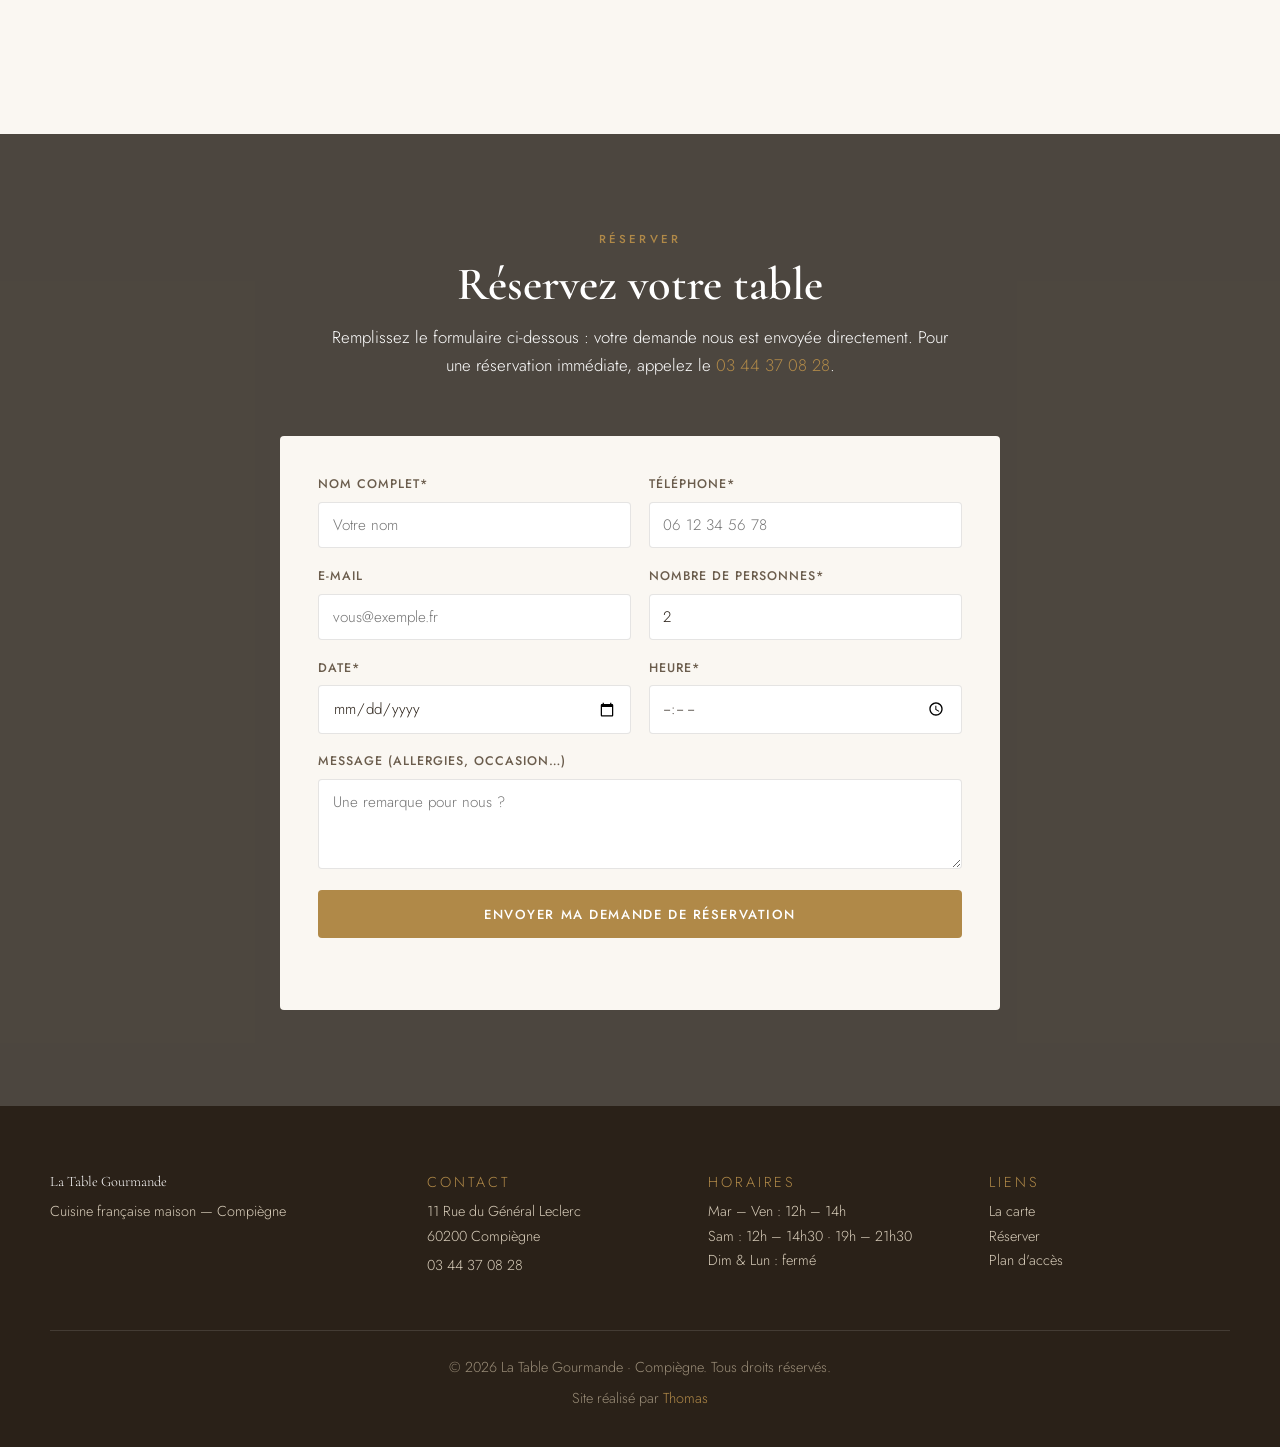
==== commit d25f34c1: "Use real restaurant interior photo as hero background Replaces Unsplash placeholder with the venue's" ====
--- a/index.html
+++ b/index.html
@@ -13,7 +13,7 @@
   <meta property="og:type" content="restaurant" />
   <meta property="og:title" content="La Table Gourmande — Restaurant à Compiègne" />
   <meta property="og:description" content="Cuisine française maison, produits frais et de saison. 4,8★ — l'un des restaurants les mieux notés de Compiègne." />
-  <meta property="og:image" content="https://images.unsplash.com/photo-1517248135467-4c7edcad34c4?auto=format&fit=crop&w=1200&q=80" />
+  <meta property="og:image" content="https://newtocode13yearsold.github.io/la-table-gourmande/images/hero.jpg" />
   <meta property="og:locale" content="fr_FR" />
 
   <link rel="preconnect" href="https://fonts.googleapis.com" />
@@ -27,7 +27,7 @@
     "@context": "https://schema.org",
     "@type": "Restaurant",
     "name": "La Table Gourmande",
-    "image": "https://images.unsplash.com/photo-1414235077428-338989a2e8c0?auto=format&fit=crop&w=1200&q=80",
+    "image": "https://newtocode13yearsold.github.io/la-table-gourmande/images/hero.jpg",
     "servesCuisine": ["Française", "Picarde", "Cuisine maison"],
     "priceRange": "€€",
     "telephone": "+33344370828",
--- a/styles.css
+++ b/styles.css
@@ -82,7 +82,7 @@
 .hero {
   position: relative; min-height: 100vh; display: flex; align-items: center; justify-content: center;
   text-align: center; color: var(--white);
-  background: url('https://images.unsplash.com/photo-1517248135467-4c7edcad34c4?auto=format&fit=crop&w=1900&q=80') center/cover no-repeat fixed;
+  background: url('images/hero.jpg') center/cover no-repeat fixed;
 }
 .hero__overlay { position: absolute; inset: 0; background: linear-gradient(rgba(30,22,14,0.55), rgba(30,22,14,0.68)); }
 .hero__content { position: relative; z-index: 2; max-width: 760px; padding: 0 1.5rem; }
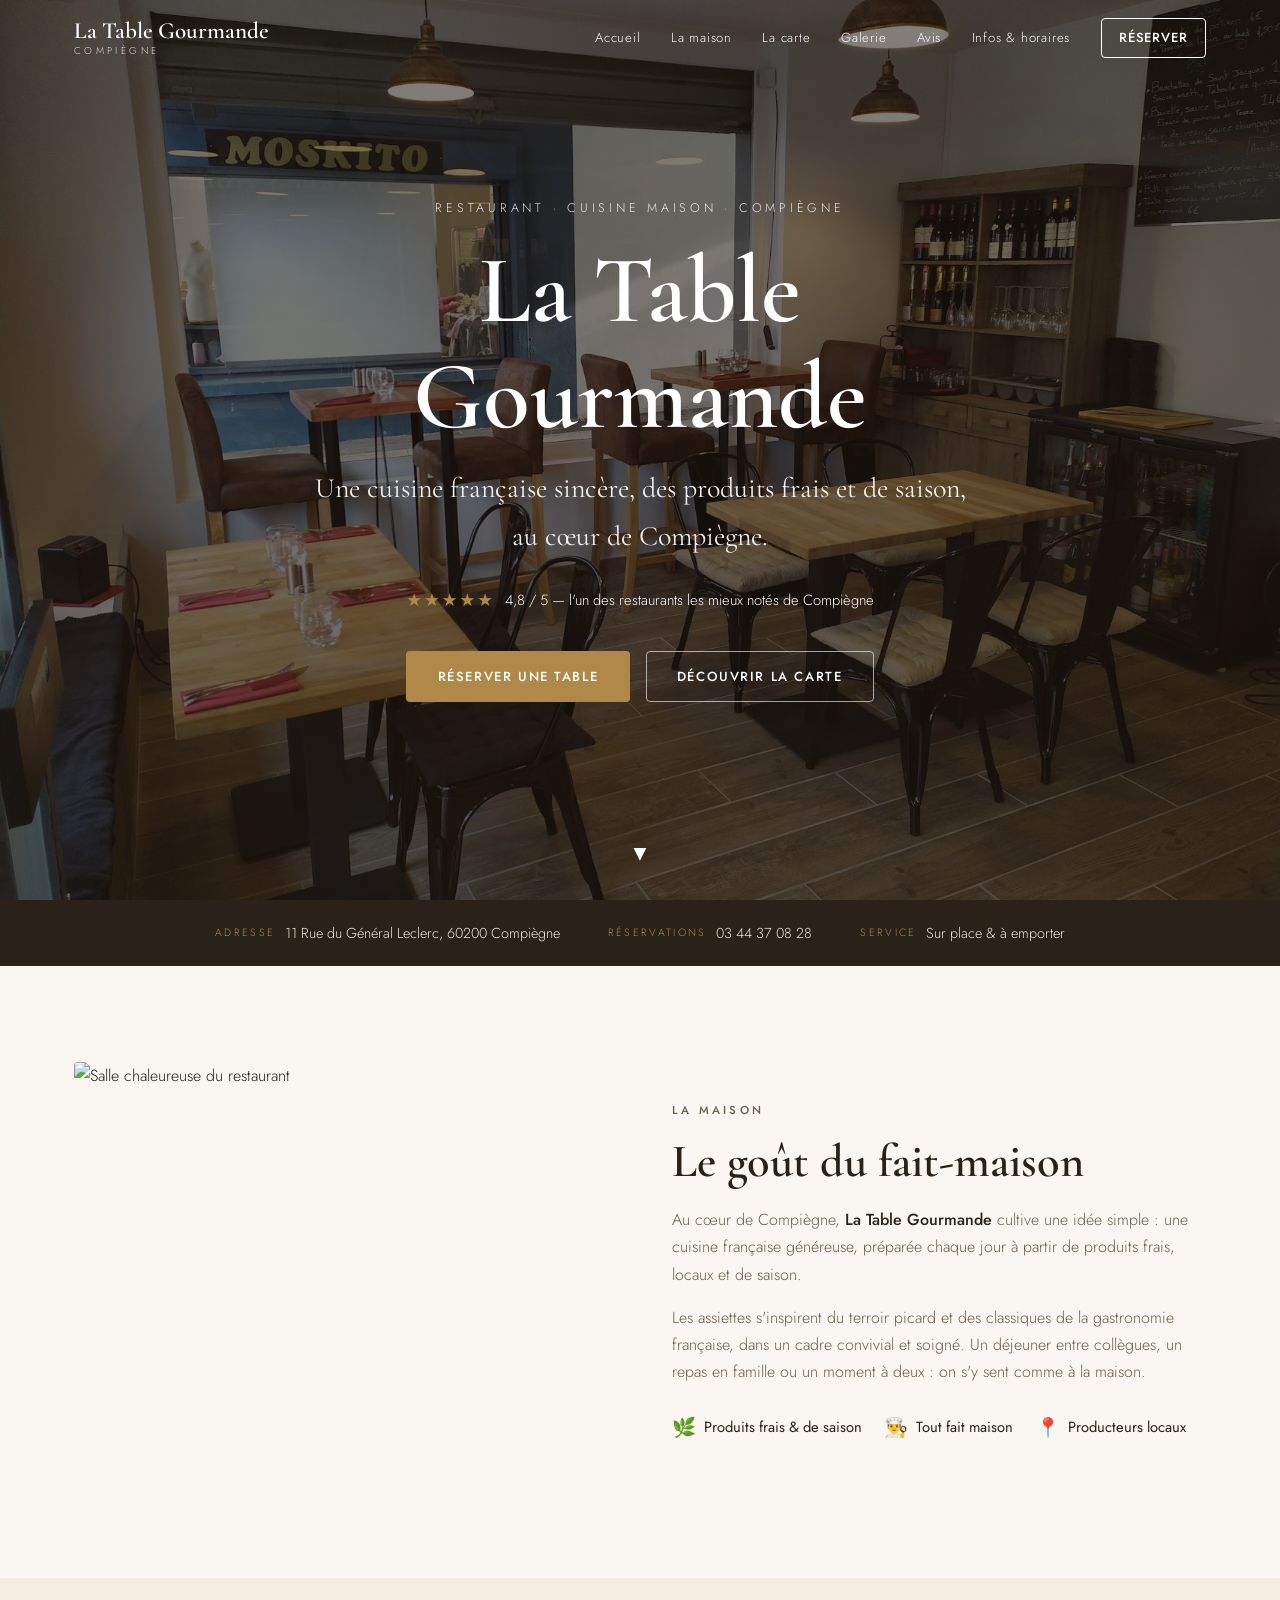
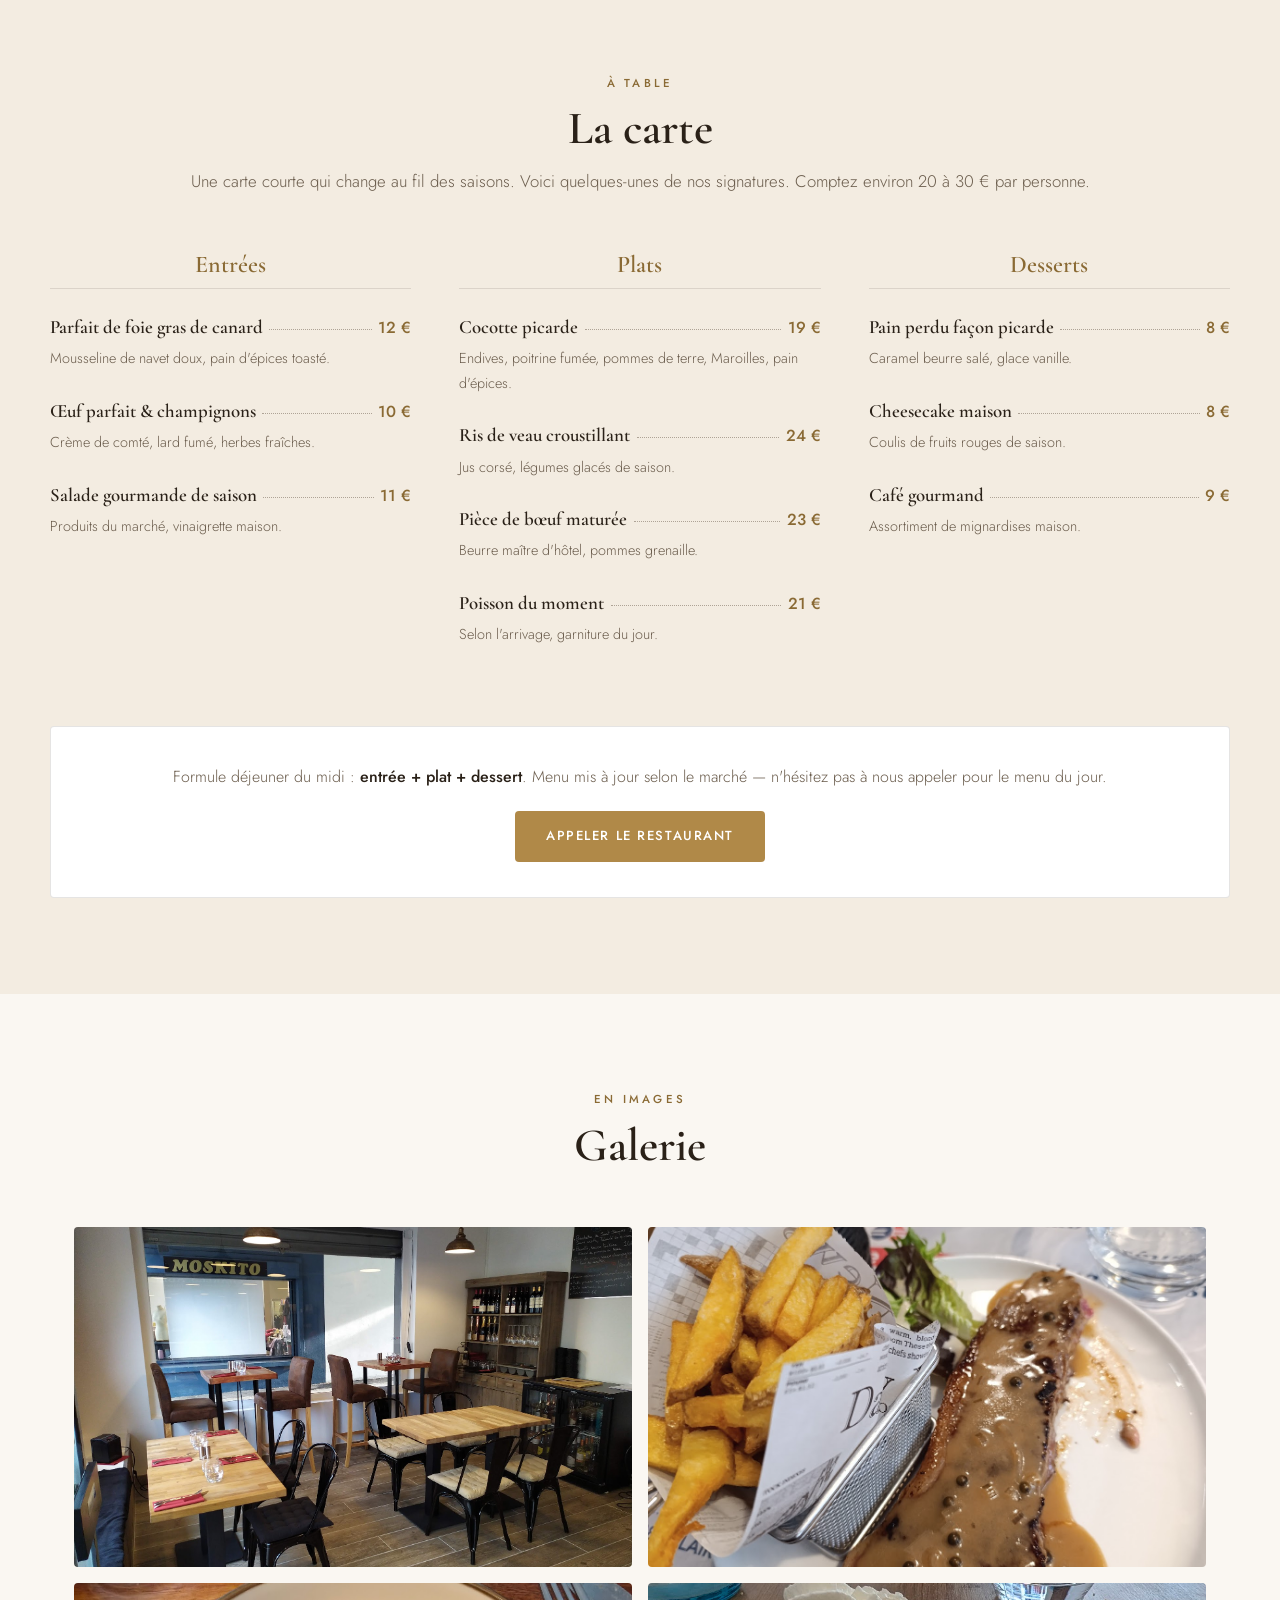
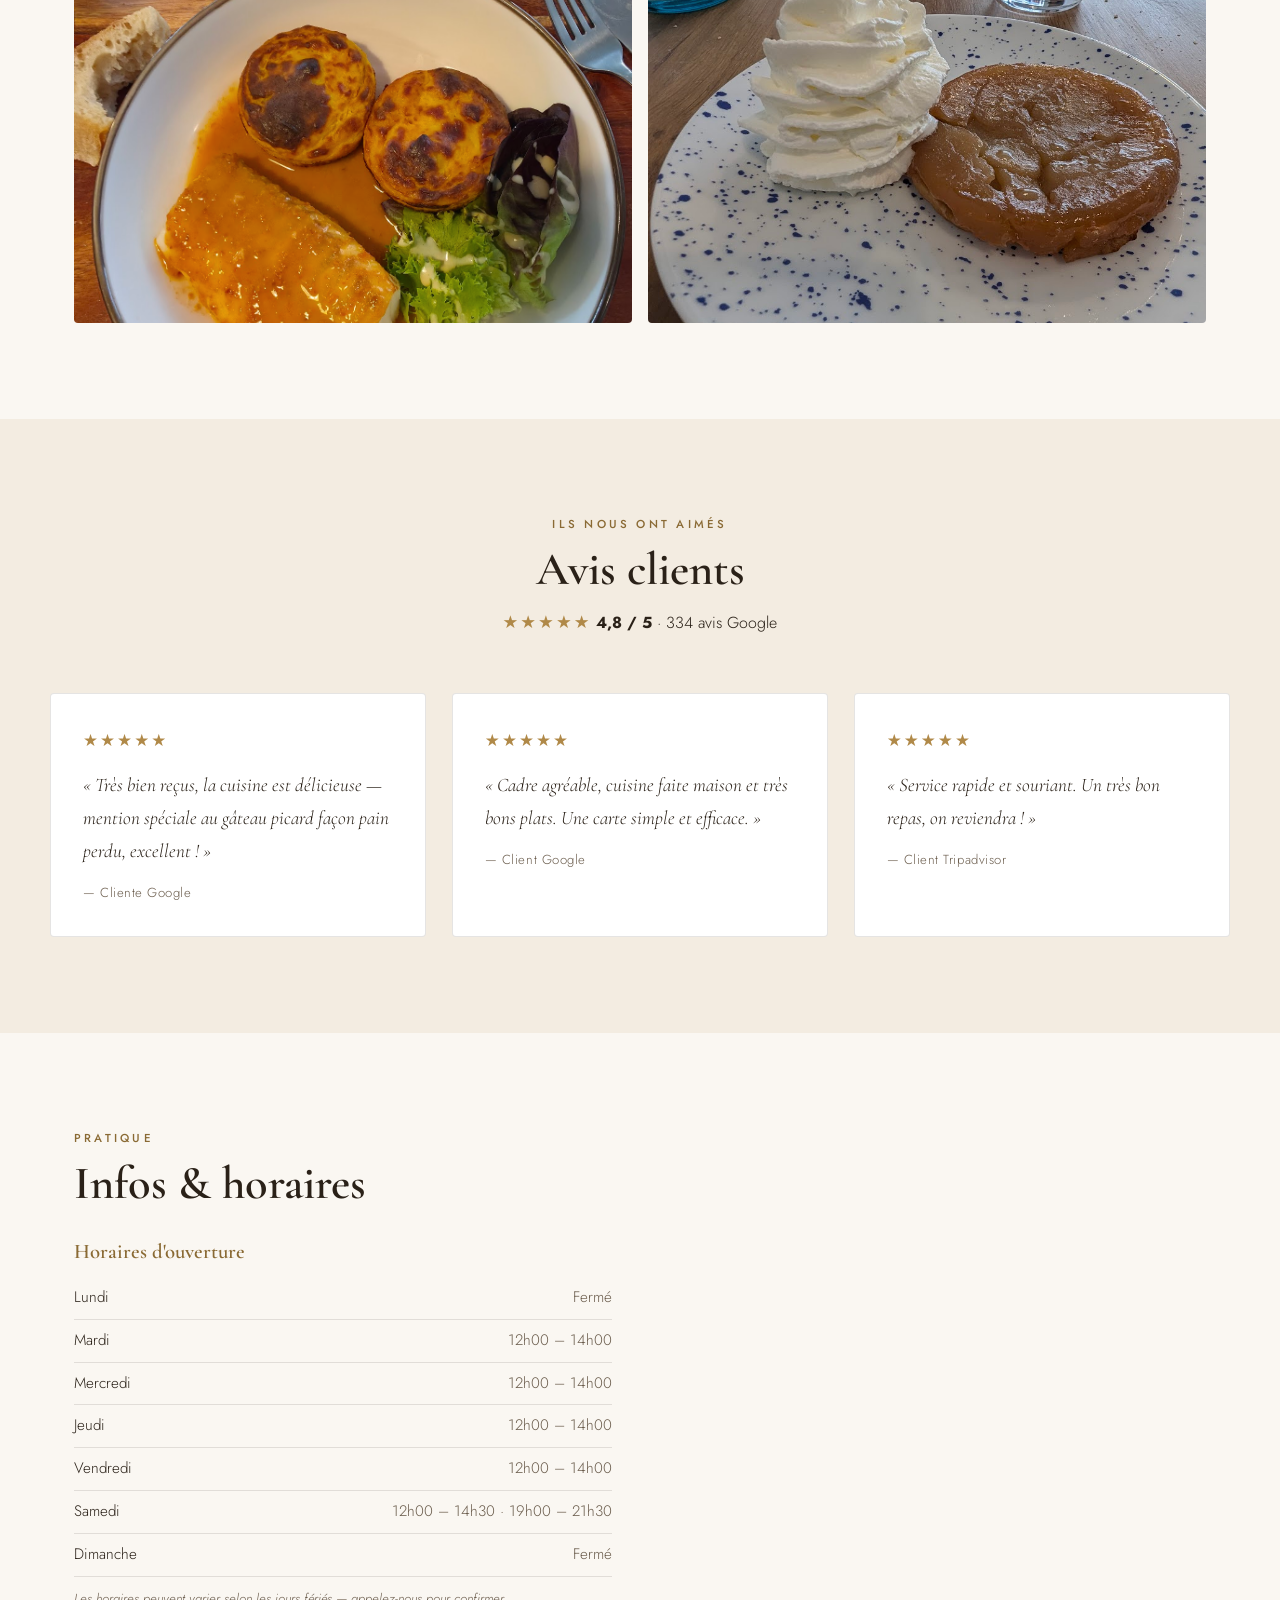
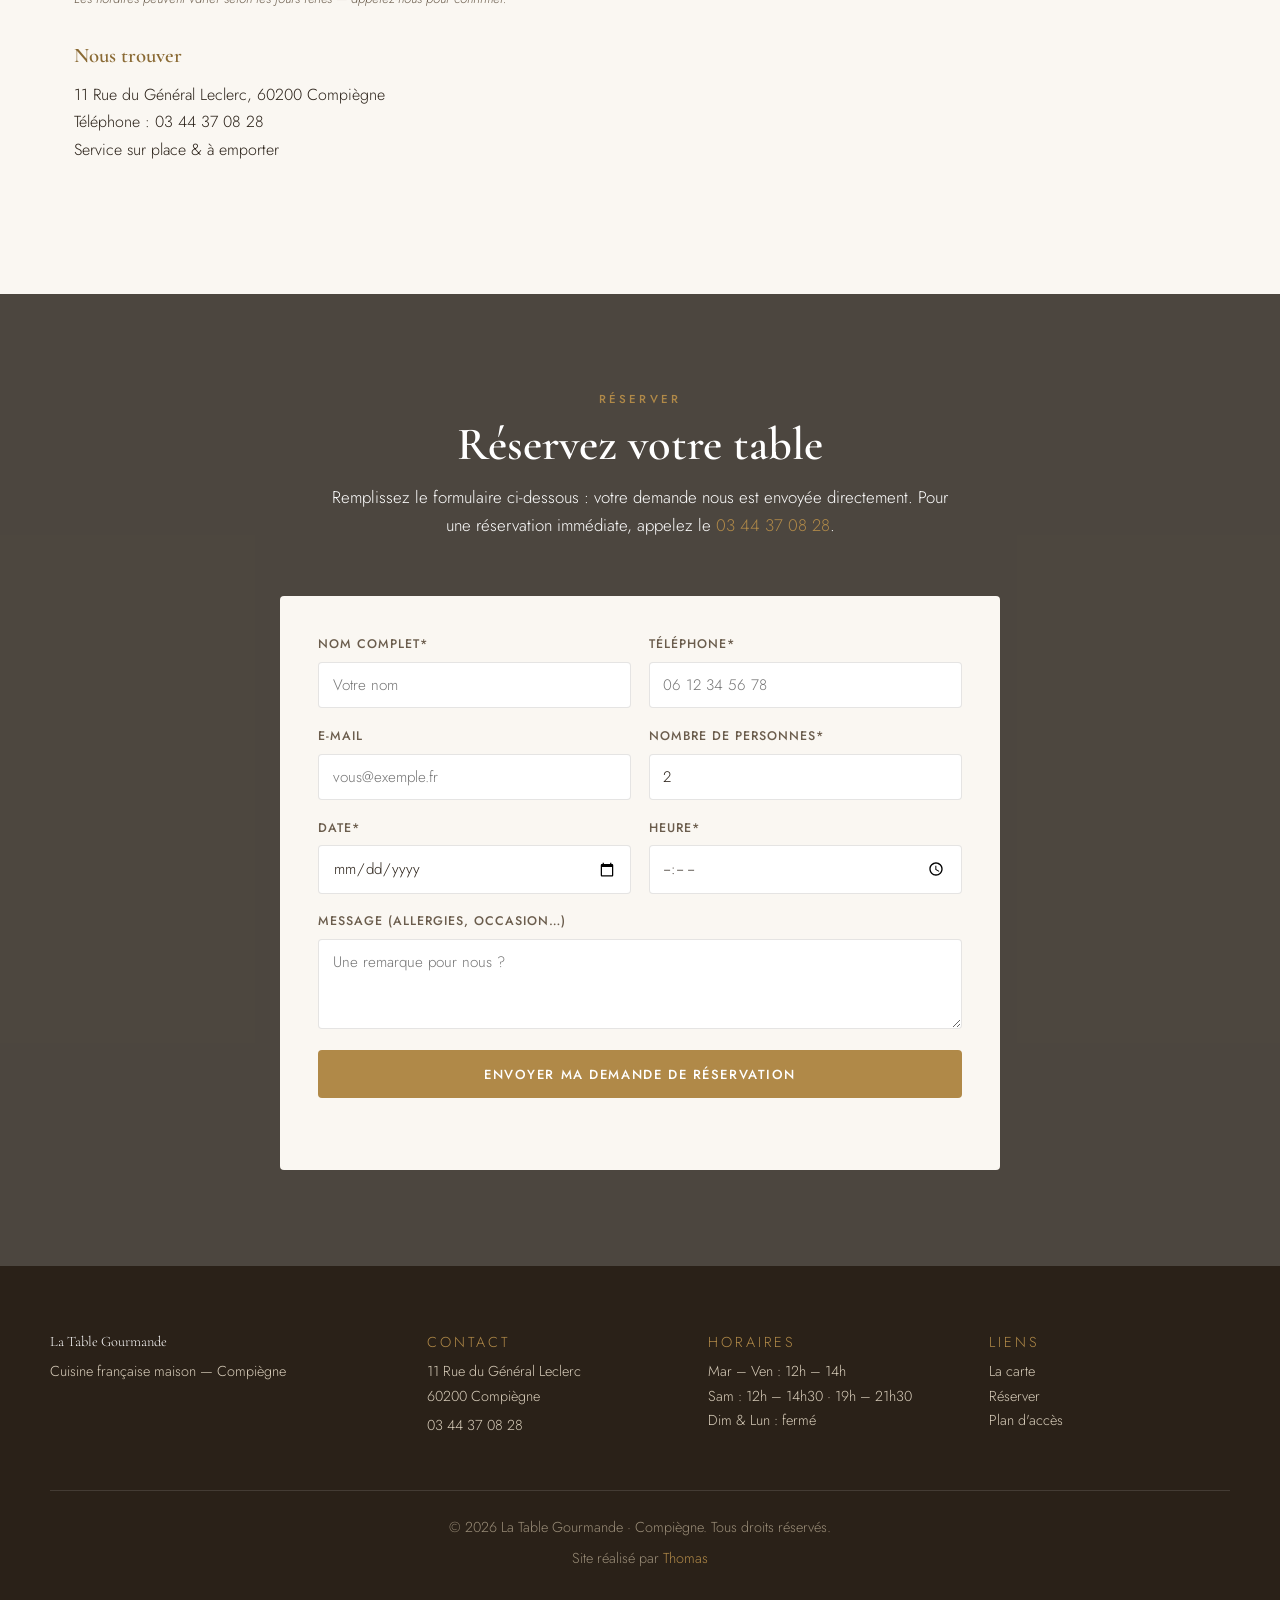
==== commit 86077407: "Replace gallery placeholders with real restaurant photos Uses the venue's own Google Maps photos (3 " ====
--- a/index.html
+++ b/index.html
@@ -173,12 +173,10 @@
       <h2>Galerie</h2>
     </div>
     <div class="gallery">
-      <img src="https://images.unsplash.com/photo-1504674900247-0877df9cc836?auto=format&fit=crop&w=700&q=80" alt="Plat de viande dressé" loading="lazy" />
-      <img src="https://images.unsplash.com/photo-1414235077428-338989a2e8c0?auto=format&fit=crop&w=700&q=80" alt="Intérieur du restaurant" loading="lazy" />
-      <img src="https://images.unsplash.com/photo-1559339352-11d035aa65de?auto=format&fit=crop&w=700&q=80" alt="Assiette gastronomique" loading="lazy" />
-      <img src="https://images.unsplash.com/photo-1432139555190-58524dae6a55?auto=format&fit=crop&w=700&q=80" alt="Dessert gourmand" loading="lazy" />
-      <img src="https://images.unsplash.com/photo-1551183053-bf91a1d81141?auto=format&fit=crop&w=700&q=80" alt="Foie gras et pain d'épices" loading="lazy" />
-      <img src="https://images.unsplash.com/photo-1467003909585-2f8a72700288?auto=format&fit=crop&w=700&q=80" alt="Poisson cuisiné" loading="lazy" />
+      <img src="images/hero.jpg" alt="La salle du restaurant La Table Gourmande" loading="lazy" />
+      <img src="images/gallery-1.jpg" alt="Pièce de viande, sauce au poivre vert, frites maison et salade" loading="lazy" />
+      <img src="images/gallery-2.jpg" alt="Plat gratiné et sa garniture, salade fraîche" loading="lazy" />
+      <img src="images/gallery-3.jpg" alt="Tarte Tatin maison et sa chantilly" loading="lazy" />
     </div>
   </section>
 
--- a/styles.css
+++ b/styles.css
@@ -142,9 +142,9 @@
 .carte__note strong { color: var(--ink); font-weight: 500; }
 
 /* ===== Galerie ===== */
-.gallery { display: grid; grid-template-columns: repeat(3, 1fr); gap: 1rem; }
+.gallery { display: grid; grid-template-columns: repeat(2, 1fr); gap: 1rem; }
 .gallery img {
-  width: 100%; height: 260px; object-fit: cover; border-radius: var(--radius);
+  width: 100%; height: 340px; object-fit: cover; border-radius: var(--radius);
   transition: transform 0.4s ease, filter 0.4s ease; filter: saturate(0.95);
 }
 .gallery img:hover { transform: scale(1.03); filter: saturate(1.1); }
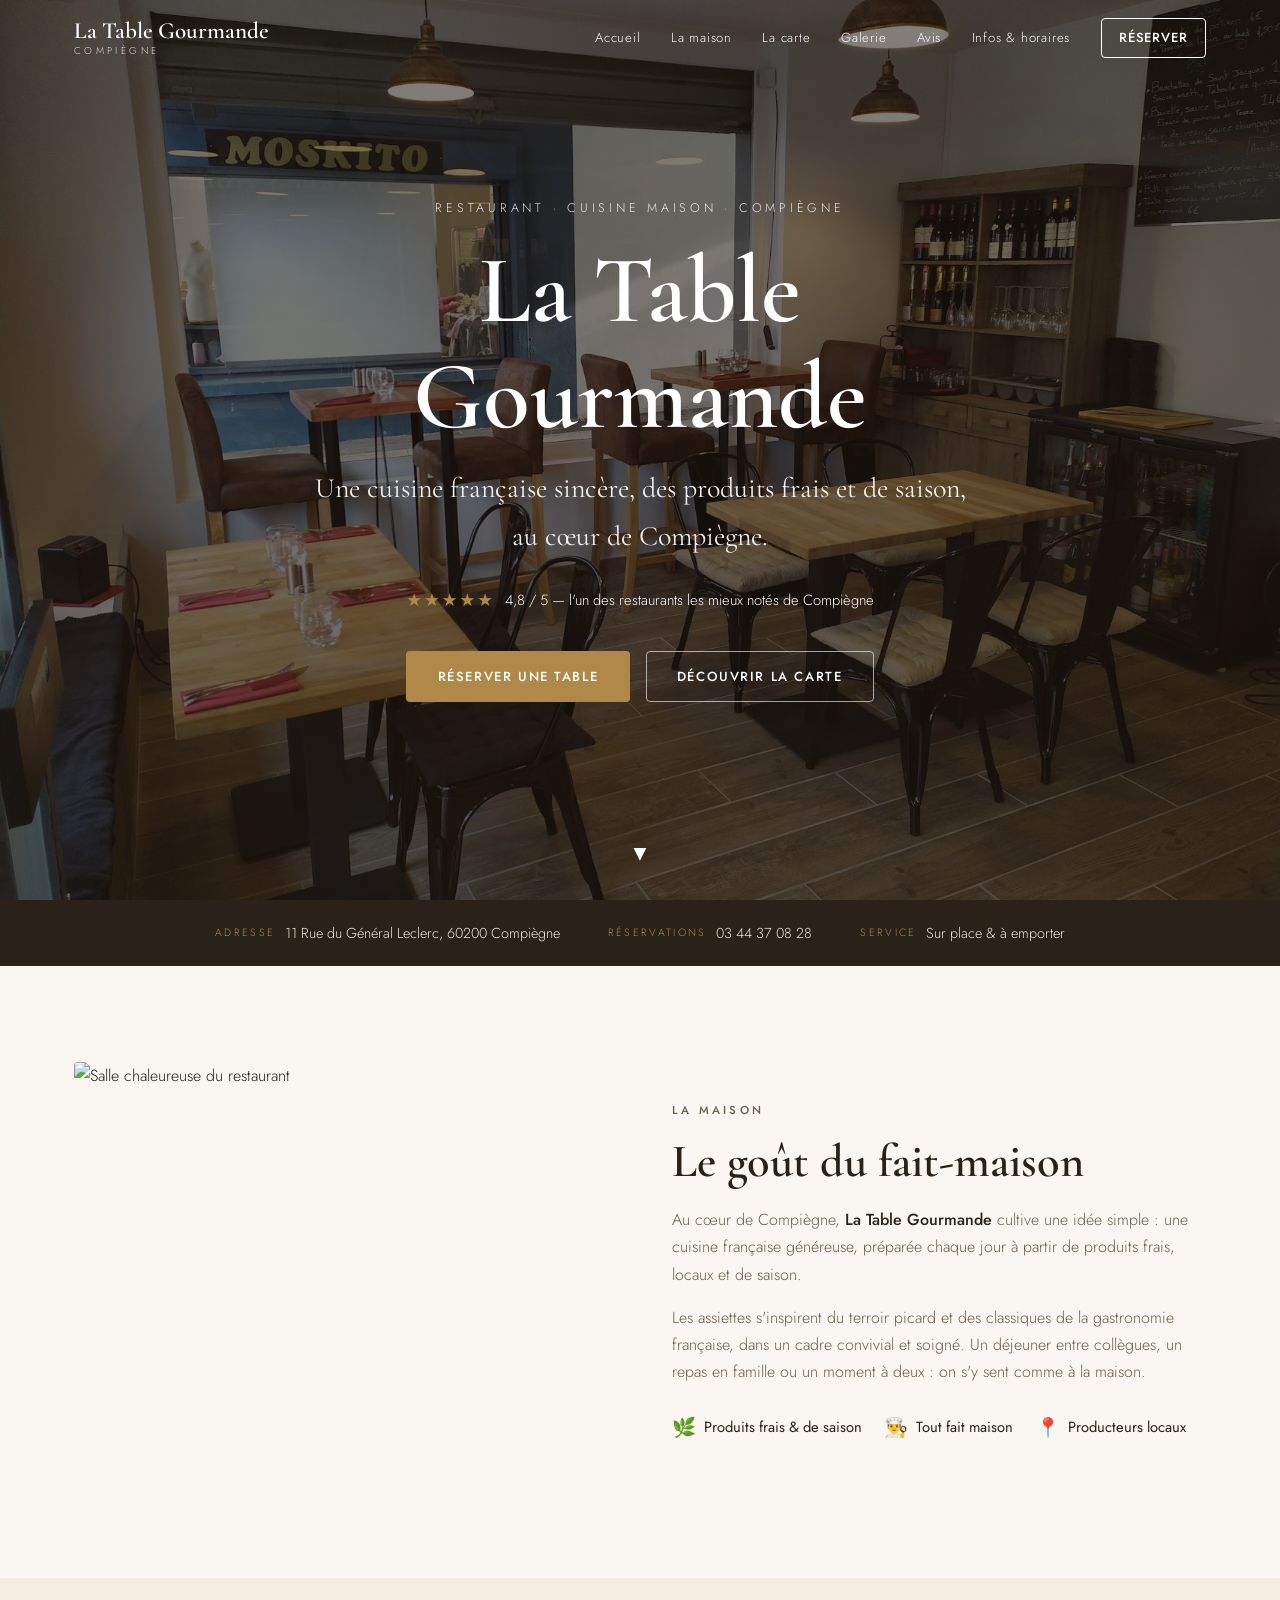
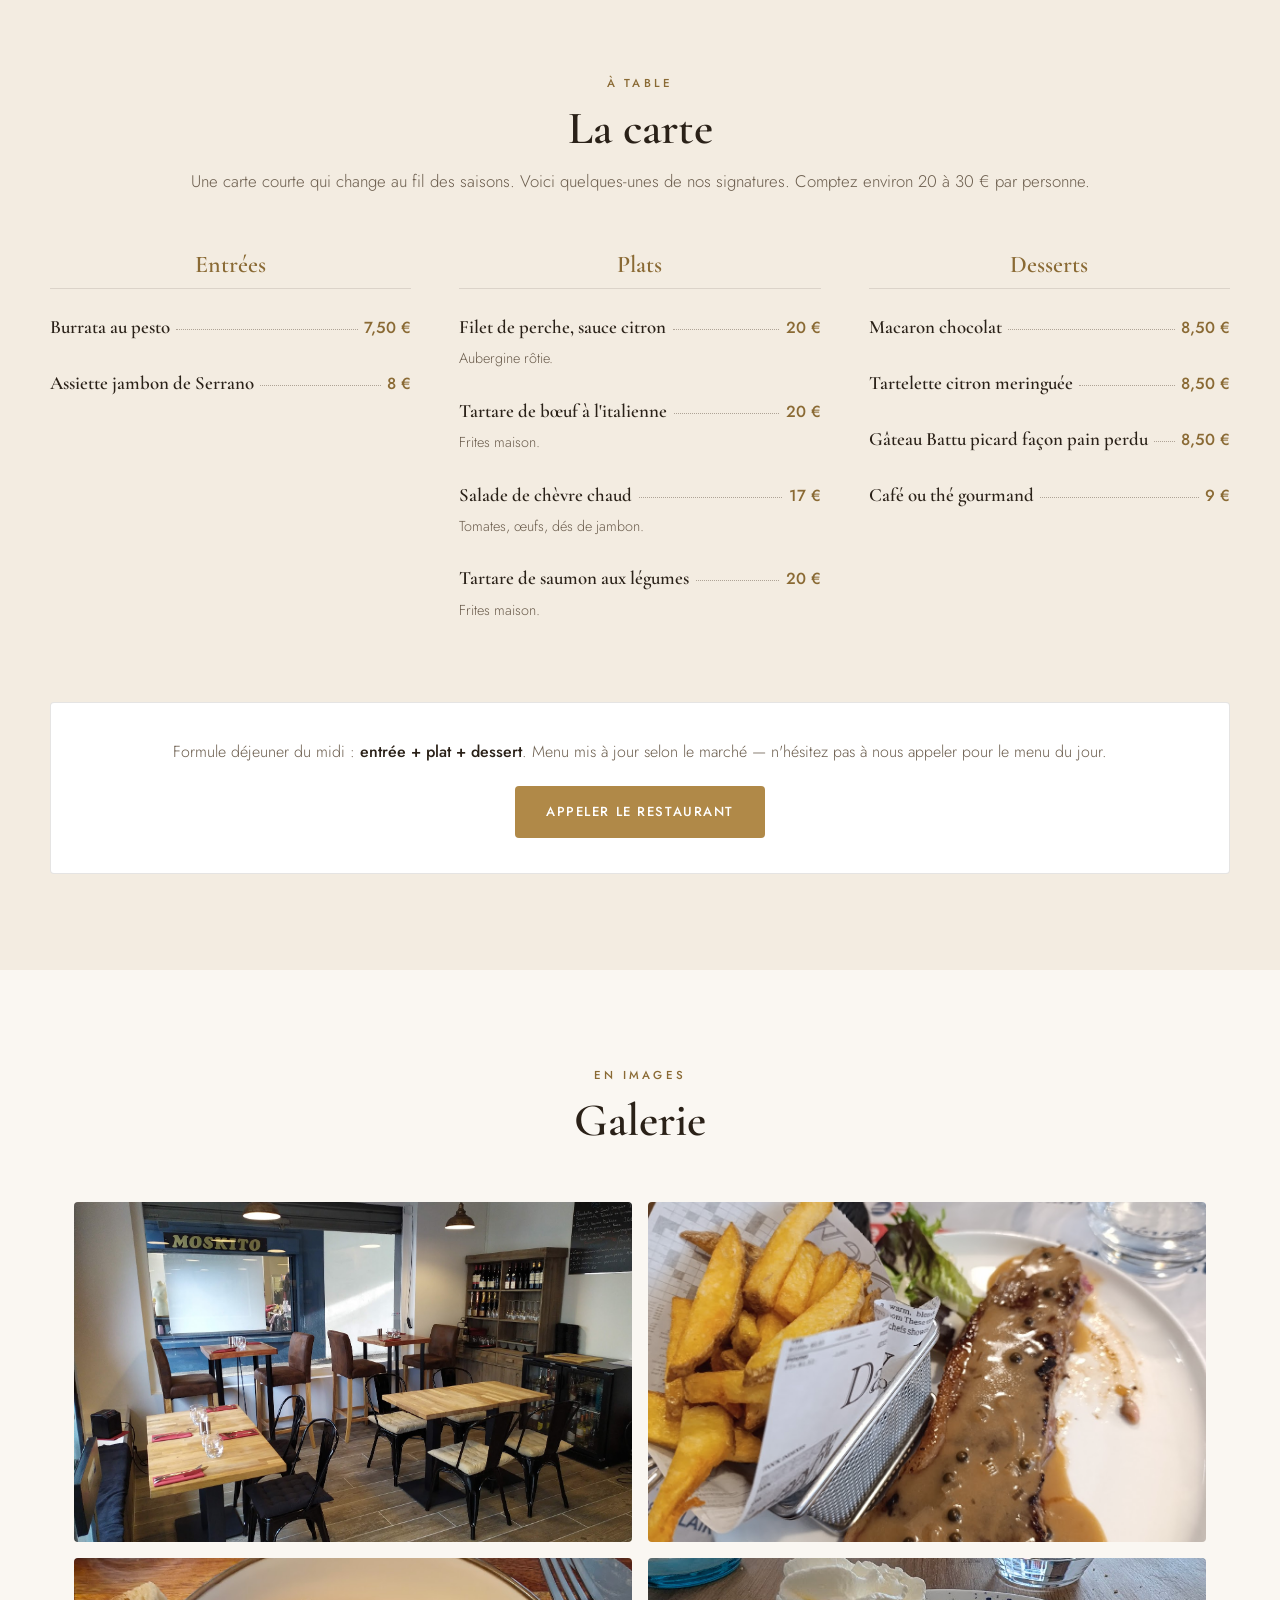
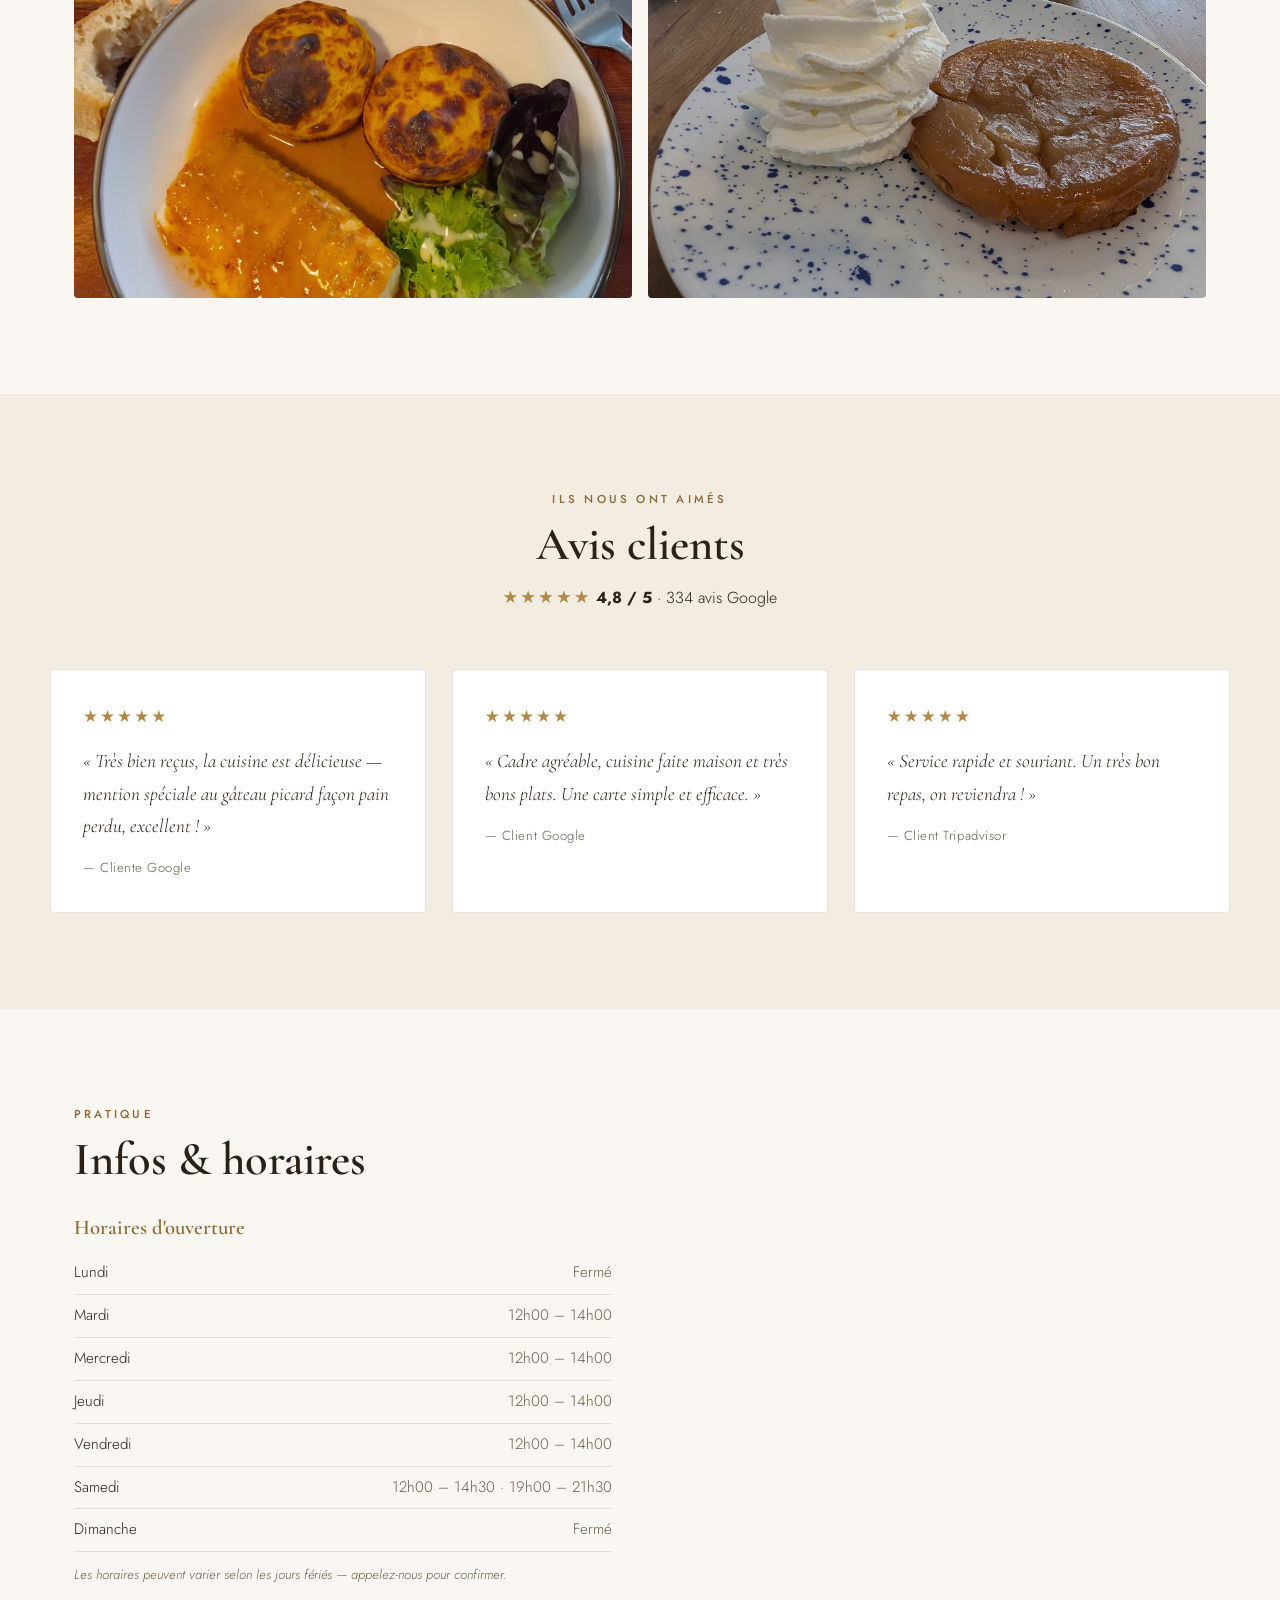
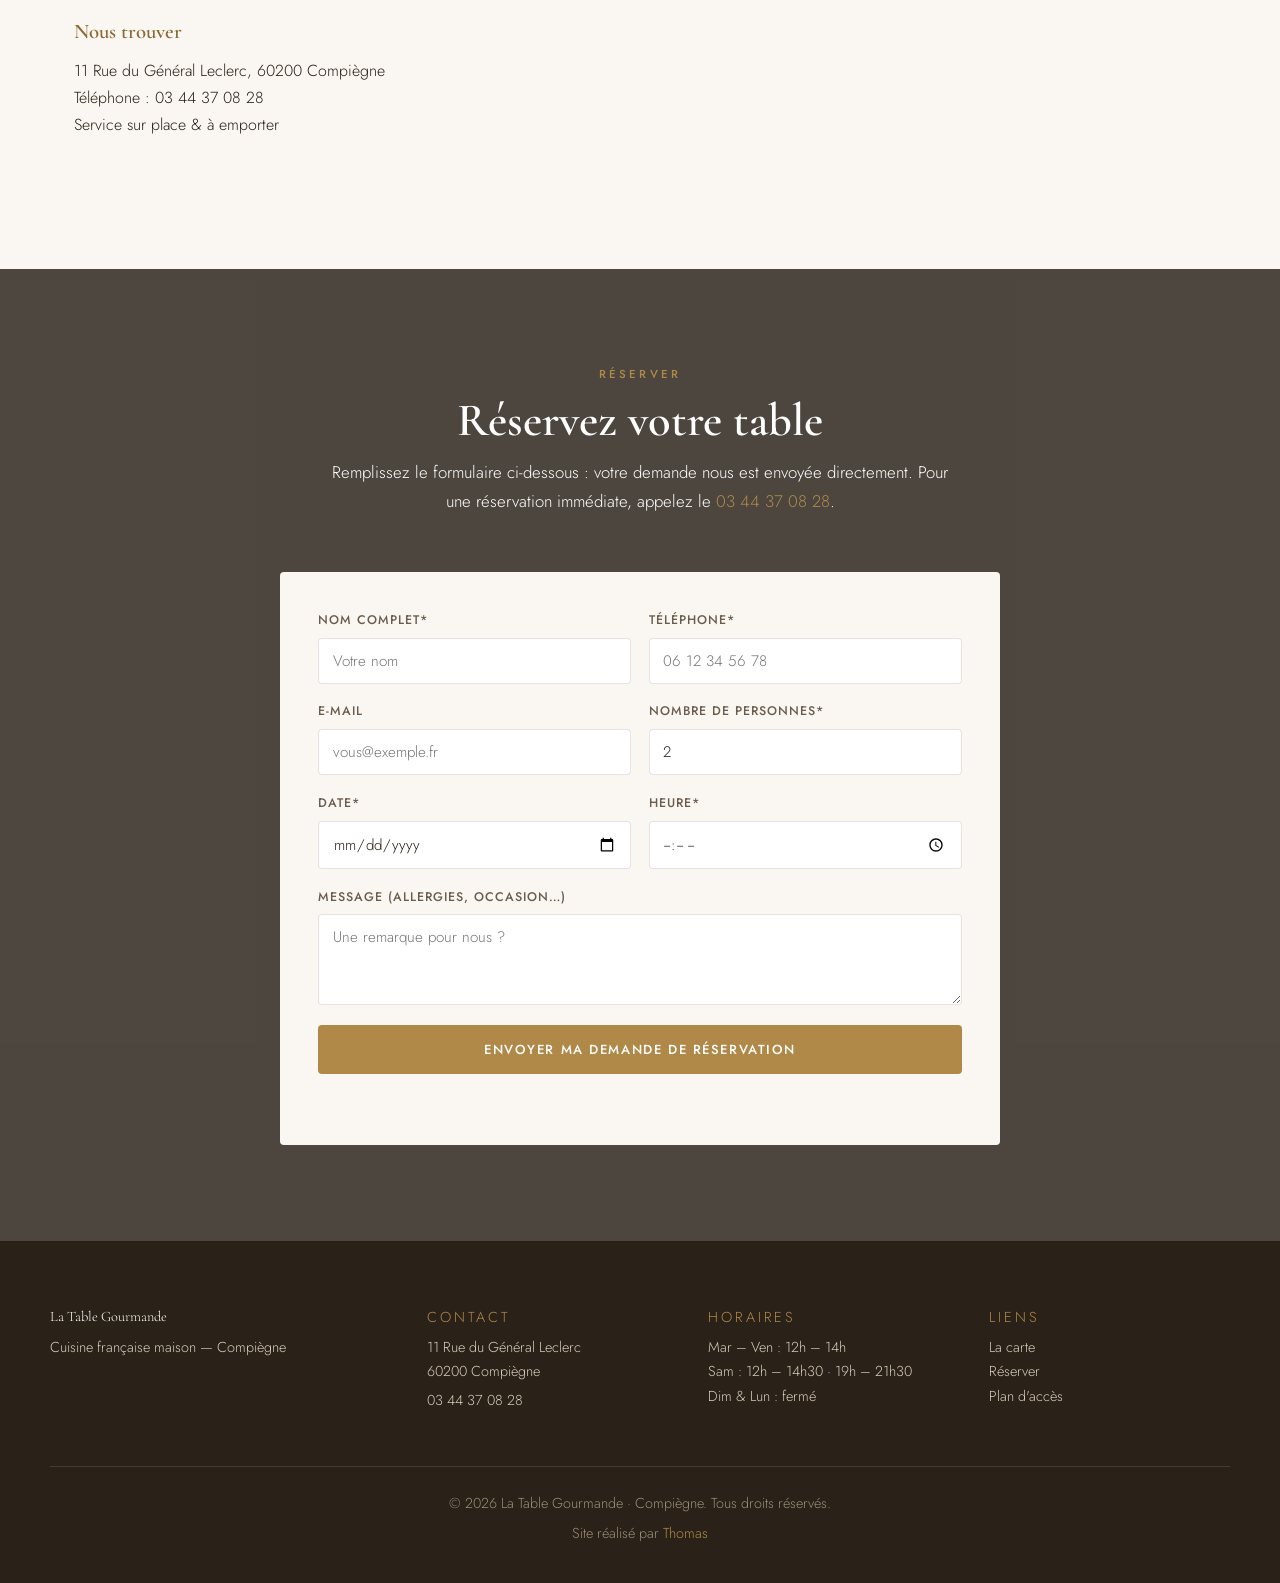
==== commit cfa7e945: "Update menu with the restaurant's real card (items + prices) Co-Authored-By: Claude Opus 4.8 <norepl" ====
--- a/index.html
+++ b/index.html
@@ -139,24 +139,24 @@
     <div class="menu">
       <div class="menu__col">
         <h3 class="menu__cat">Entrées</h3>
-        <div class="menu__item"><div class="menu__line"><span class="menu__name">Parfait de foie gras de canard</span><span class="dots"></span><span class="menu__price">12 €</span></div><p class="menu__desc">Mousseline de navet doux, pain d'épices toasté.</p></div>
-        <div class="menu__item"><div class="menu__line"><span class="menu__name">Œuf parfait &amp; champignons</span><span class="dots"></span><span class="menu__price">10 €</span></div><p class="menu__desc">Crème de comté, lard fumé, herbes fraîches.</p></div>
-        <div class="menu__item"><div class="menu__line"><span class="menu__name">Salade gourmande de saison</span><span class="dots"></span><span class="menu__price">11 €</span></div><p class="menu__desc">Produits du marché, vinaigrette maison.</p></div>
+        <div class="menu__item"><div class="menu__line"><span class="menu__name">Burrata au pesto</span><span class="dots"></span><span class="menu__price">7,50 €</span></div></div>
+        <div class="menu__item"><div class="menu__line"><span class="menu__name">Assiette jambon de Serrano</span><span class="dots"></span><span class="menu__price">8 €</span></div></div>
       </div>
 
       <div class="menu__col">
         <h3 class="menu__cat">Plats</h3>
-        <div class="menu__item"><div class="menu__line"><span class="menu__name">Cocotte picarde</span><span class="dots"></span><span class="menu__price">19 €</span></div><p class="menu__desc">Endives, poitrine fumée, pommes de terre, Maroilles, pain d'épices.</p></div>
-        <div class="menu__item"><div class="menu__line"><span class="menu__name">Ris de veau croustillant</span><span class="dots"></span><span class="menu__price">24 €</span></div><p class="menu__desc">Jus corsé, légumes glacés de saison.</p></div>
-        <div class="menu__item"><div class="menu__line"><span class="menu__name">Pièce de bœuf maturée</span><span class="dots"></span><span class="menu__price">23 €</span></div><p class="menu__desc">Beurre maître d'hôtel, pommes grenaille.</p></div>
-        <div class="menu__item"><div class="menu__line"><span class="menu__name">Poisson du moment</span><span class="dots"></span><span class="menu__price">21 €</span></div><p class="menu__desc">Selon l'arrivage, garniture du jour.</p></div>
+        <div class="menu__item"><div class="menu__line"><span class="menu__name">Filet de perche, sauce citron</span><span class="dots"></span><span class="menu__price">20 €</span></div><p class="menu__desc">Aubergine rôtie.</p></div>
+        <div class="menu__item"><div class="menu__line"><span class="menu__name">Tartare de bœuf à l'italienne</span><span class="dots"></span><span class="menu__price">20 €</span></div><p class="menu__desc">Frites maison.</p></div>
+        <div class="menu__item"><div class="menu__line"><span class="menu__name">Salade de chèvre chaud</span><span class="dots"></span><span class="menu__price">17 €</span></div><p class="menu__desc">Tomates, œufs, dés de jambon.</p></div>
+        <div class="menu__item"><div class="menu__line"><span class="menu__name">Tartare de saumon aux légumes</span><span class="dots"></span><span class="menu__price">20 €</span></div><p class="menu__desc">Frites maison.</p></div>
       </div>
 
       <div class="menu__col">
         <h3 class="menu__cat">Desserts</h3>
-        <div class="menu__item"><div class="menu__line"><span class="menu__name">Pain perdu façon picarde</span><span class="dots"></span><span class="menu__price">8 €</span></div><p class="menu__desc">Caramel beurre salé, glace vanille.</p></div>
-        <div class="menu__item"><div class="menu__line"><span class="menu__name">Cheesecake maison</span><span class="dots"></span><span class="menu__price">8 €</span></div><p class="menu__desc">Coulis de fruits rouges de saison.</p></div>
-        <div class="menu__item"><div class="menu__line"><span class="menu__name">Café gourmand</span><span class="dots"></span><span class="menu__price">9 €</span></div><p class="menu__desc">Assortiment de mignardises maison.</p></div>
+        <div class="menu__item"><div class="menu__line"><span class="menu__name">Macaron chocolat</span><span class="dots"></span><span class="menu__price">8,50 €</span></div></div>
+        <div class="menu__item"><div class="menu__line"><span class="menu__name">Tartelette citron meringuée</span><span class="dots"></span><span class="menu__price">8,50 €</span></div></div>
+        <div class="menu__item"><div class="menu__line"><span class="menu__name">Gâteau Battu picard façon pain perdu</span><span class="dots"></span><span class="menu__price">8,50 €</span></div></div>
+        <div class="menu__item"><div class="menu__line"><span class="menu__name">Café ou thé gourmand</span><span class="dots"></span><span class="menu__price">9 €</span></div></div>
       </div>
     </div>
 
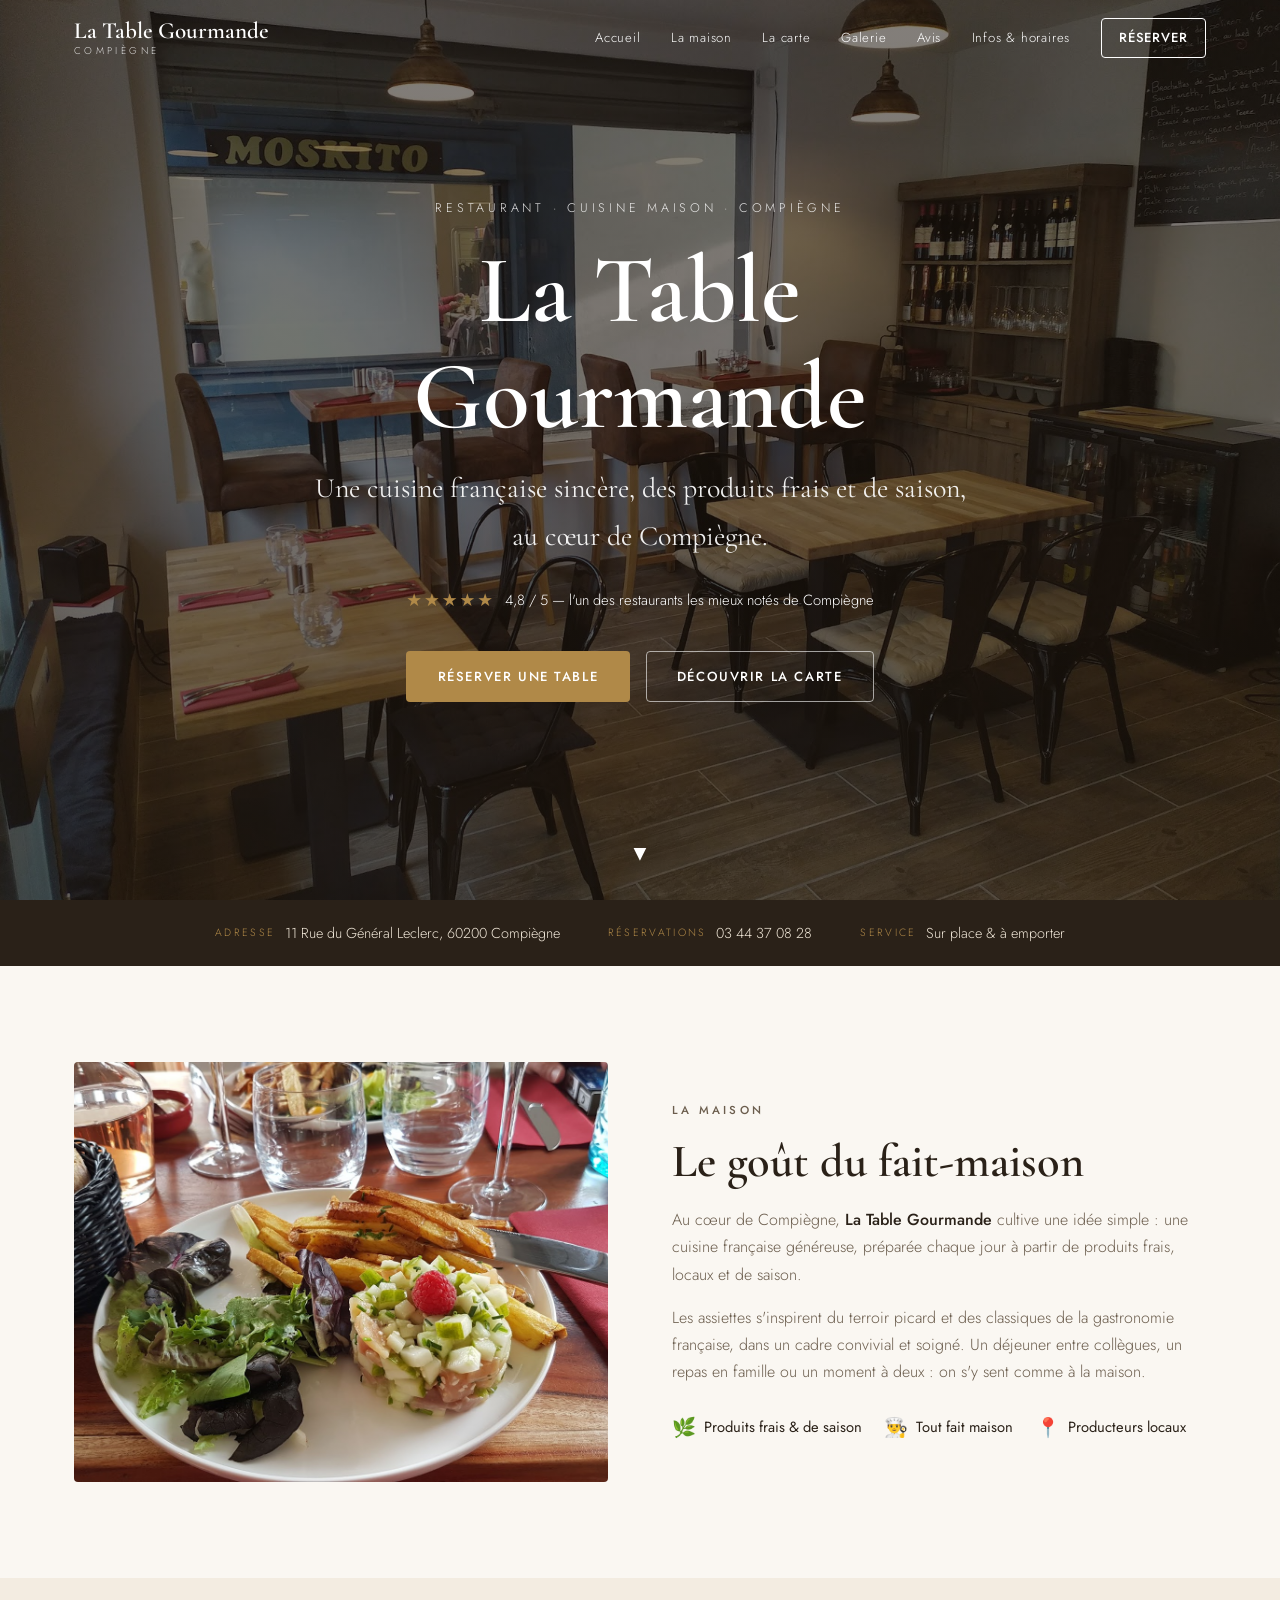
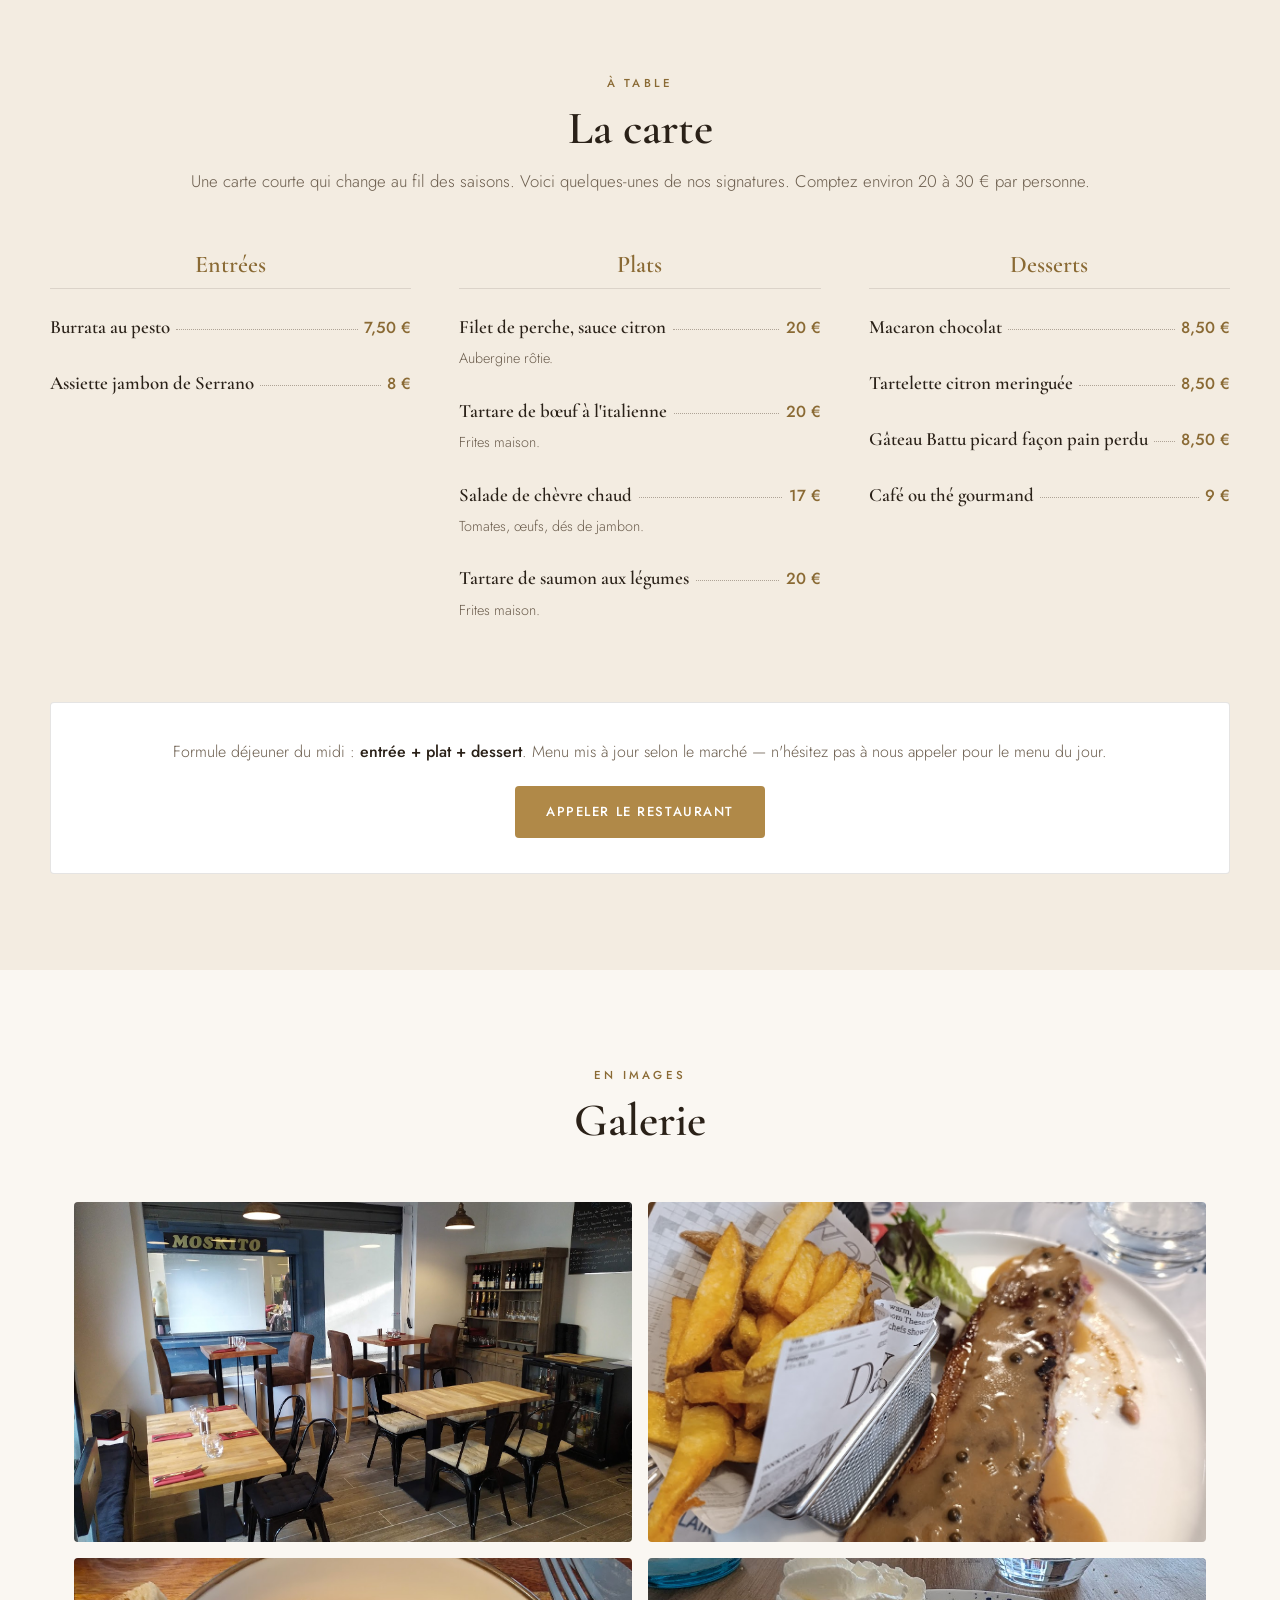
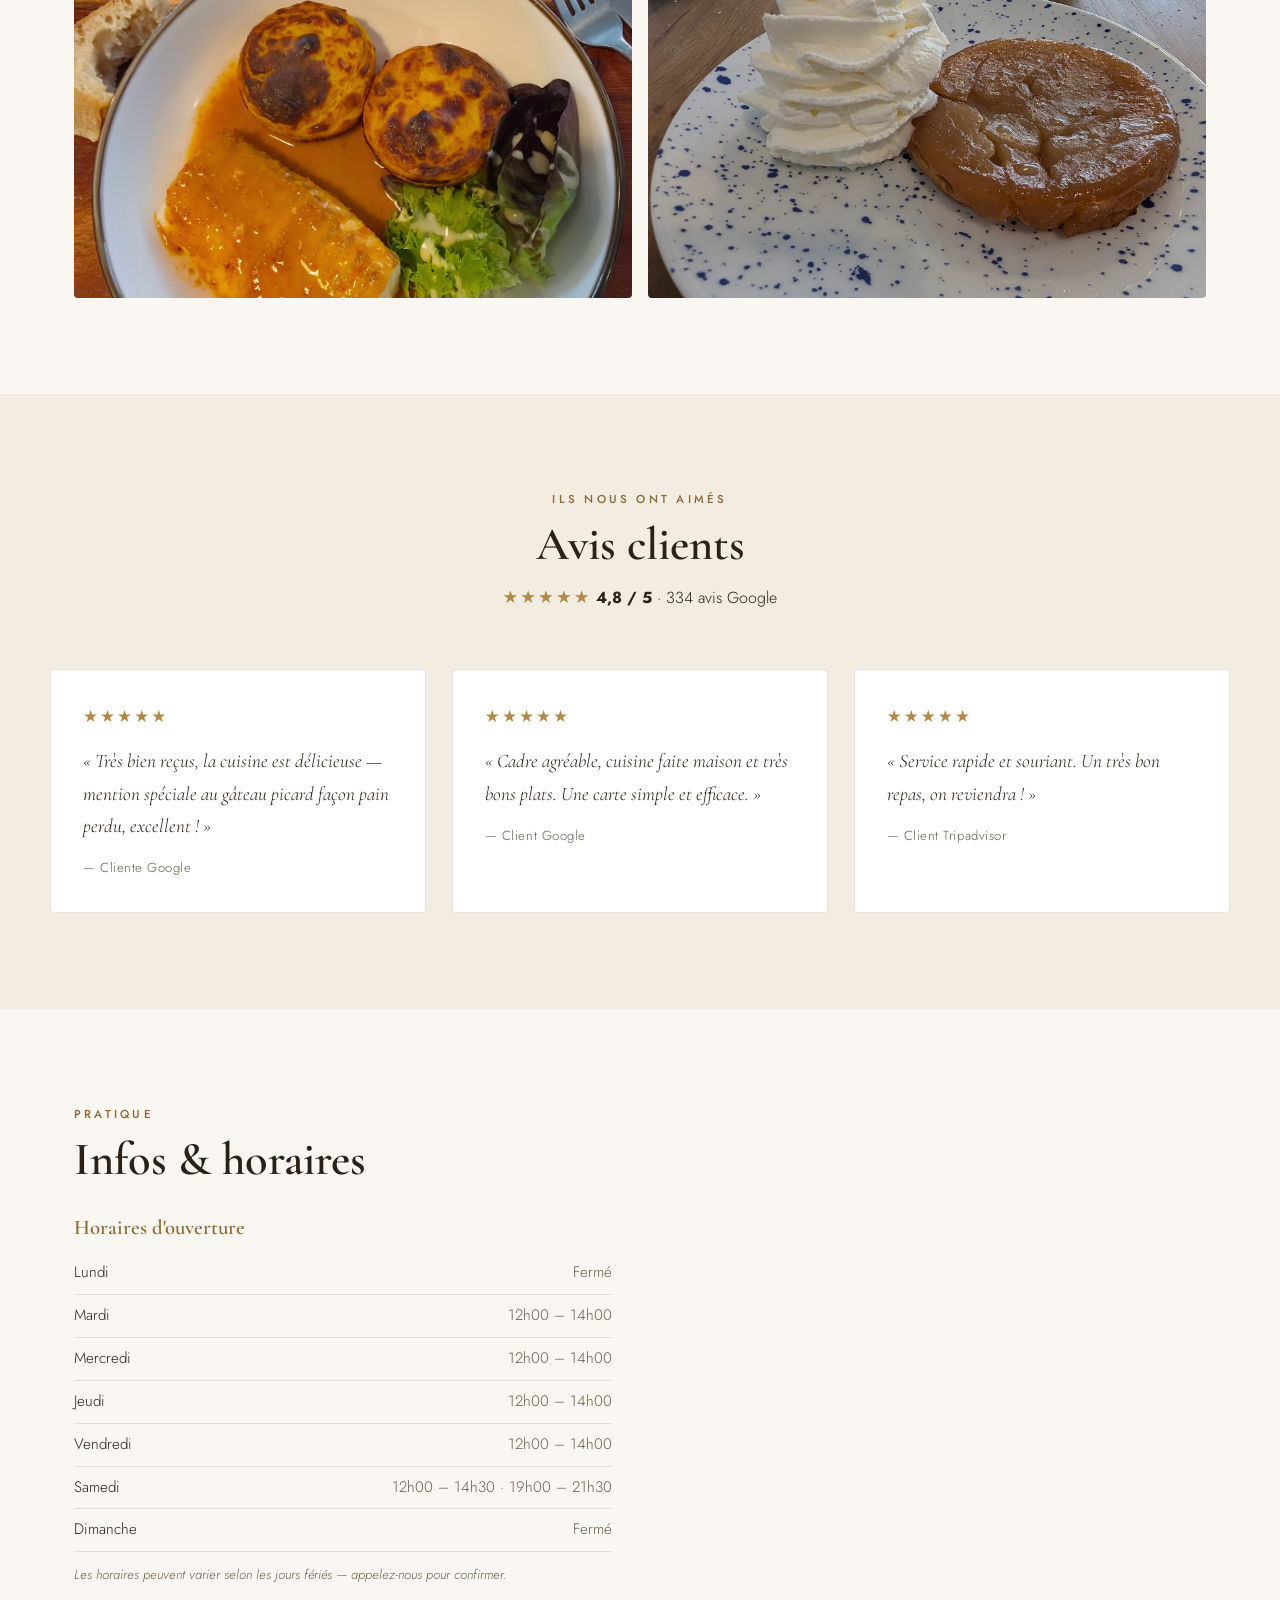
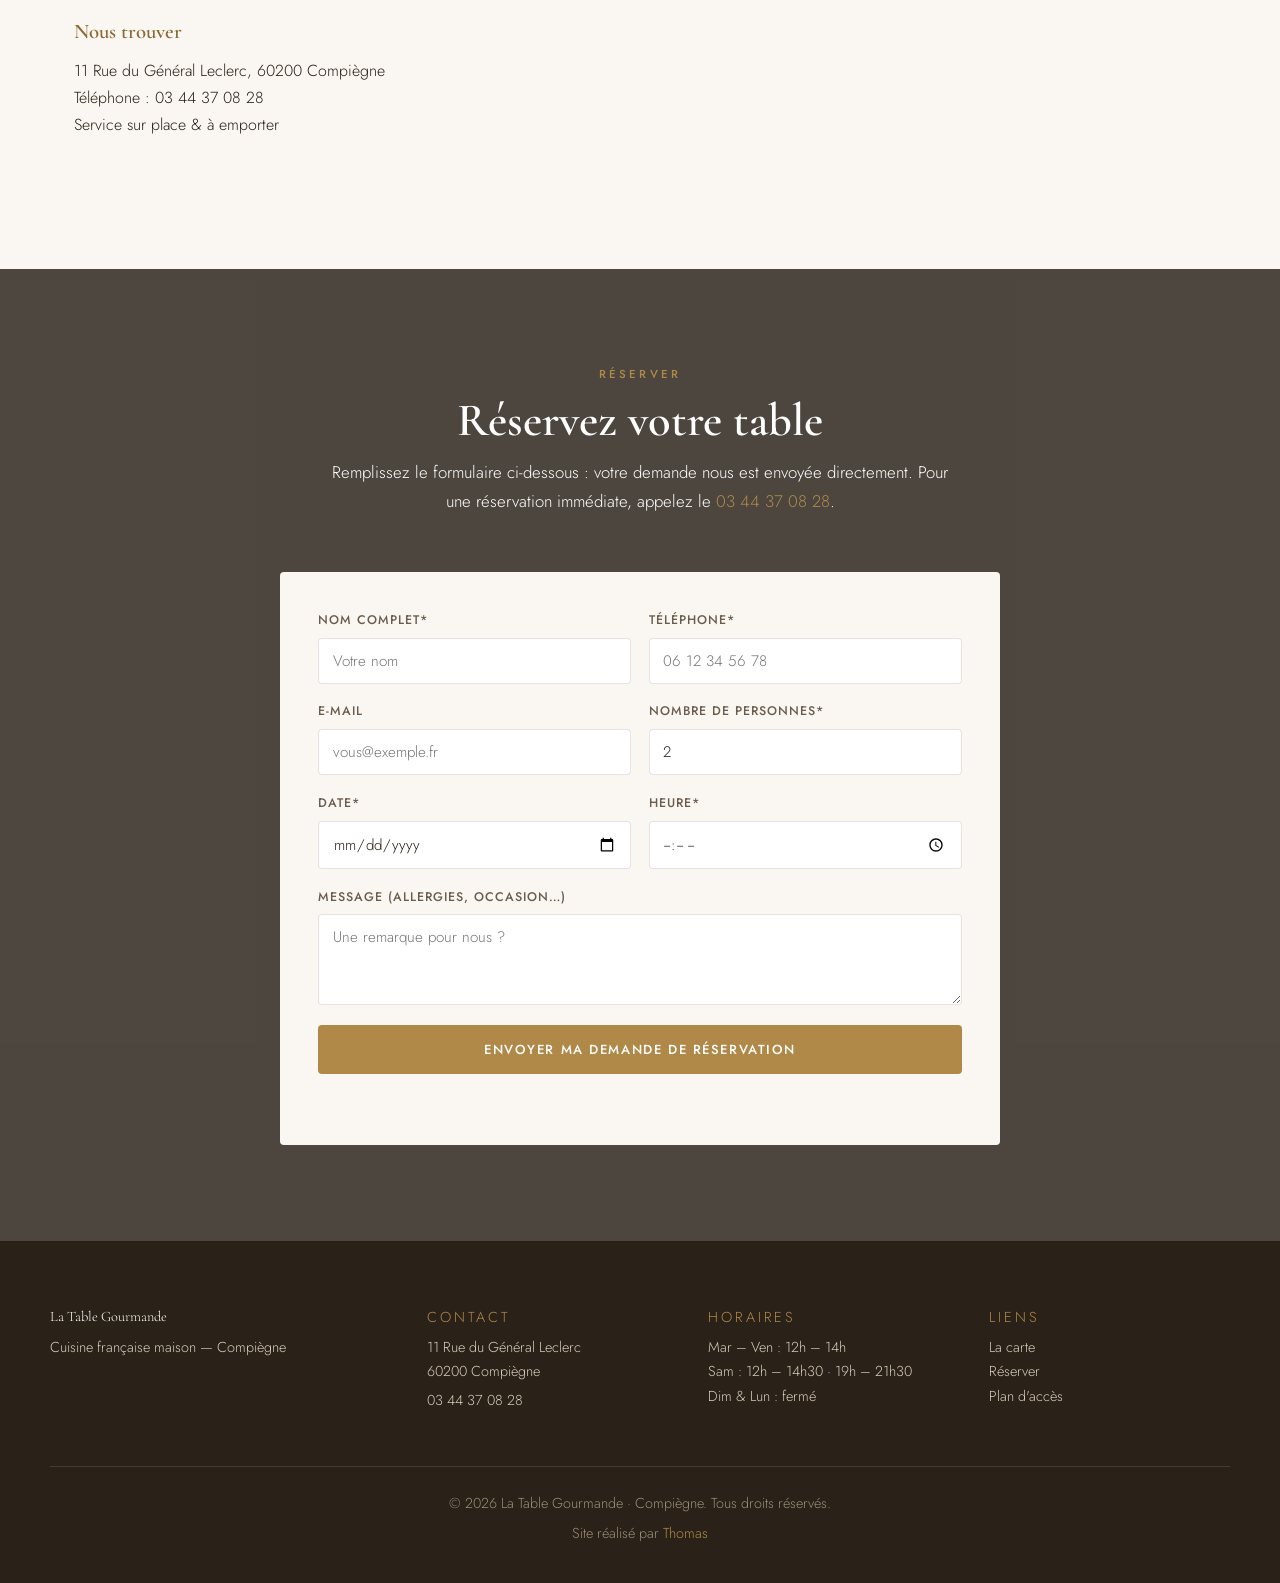
==== commit 15b3df47: "Use real dish photo in the Le gout du fait-maison section Co-Authored-By: Claude Opus 4.8 <noreply@a" ====
--- a/index.html
+++ b/index.html
@@ -112,7 +112,7 @@
   <section class="section histoire" id="histoire">
     <div class="histoire__grid">
       <div class="histoire__media">
-        <img src="https://images.unsplash.com/photo-1466978913421-dad2ebd01d17?auto=format&fit=crop&w=900&q=80" alt="Salle chaleureuse du restaurant" loading="lazy" />
+        <img src="images/maison.jpg" alt="Assiette maison : tartare de saumon, frites maison et salade" loading="lazy" />
       </div>
       <div class="histoire__text">
         <p class="eyebrow">La maison</p>
--- a/styles.css
+++ b/styles.css
@@ -179,7 +179,7 @@
 /* ===== Réservation ===== */
 .reservation {
   max-width: none;
-  background: url('https://images.unsplash.com/photo-1592861956120-e524fc739696?auto=format&fit=crop&w=1900&q=80') center/cover fixed;
+  background: url('images/reservation.jpg') center/cover fixed;
   position: relative;
 }
 .reservation::before { content: ''; position: absolute; inset: 0; background: rgba(28,21,13,0.78); }
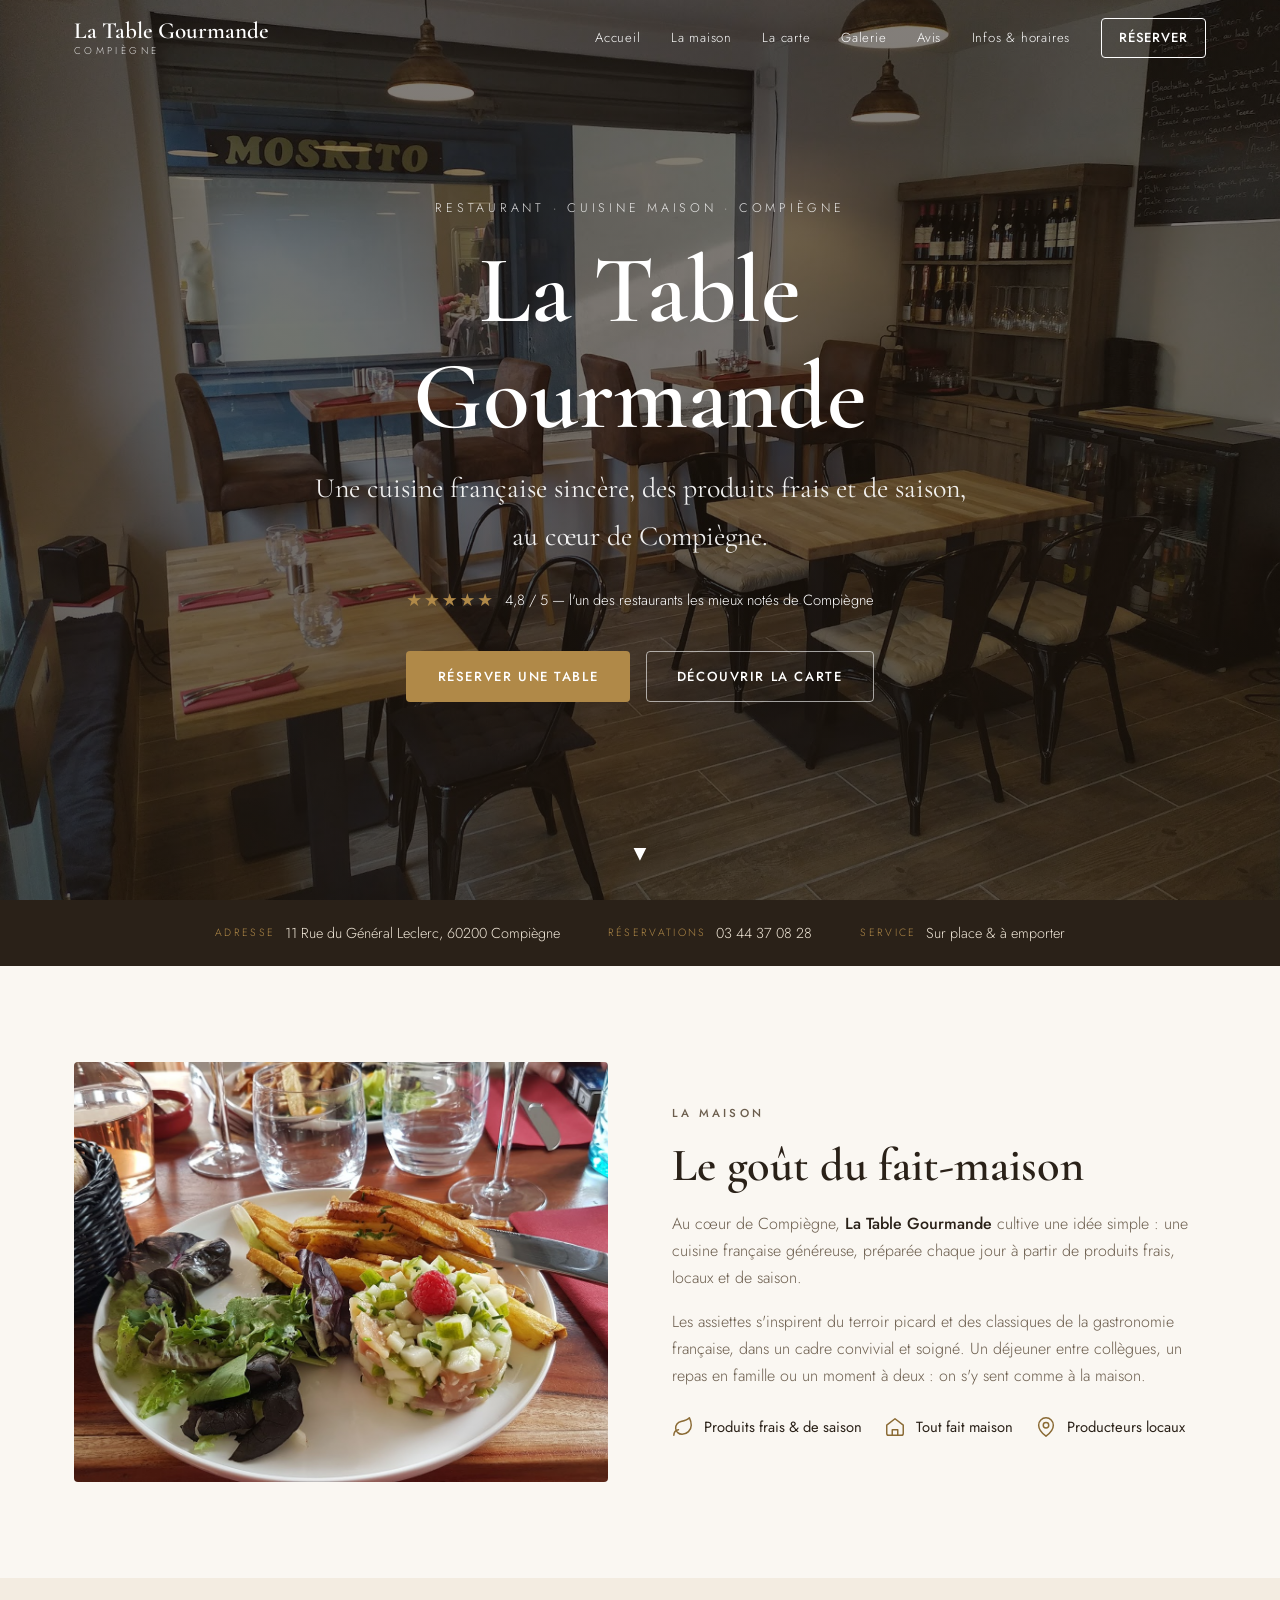
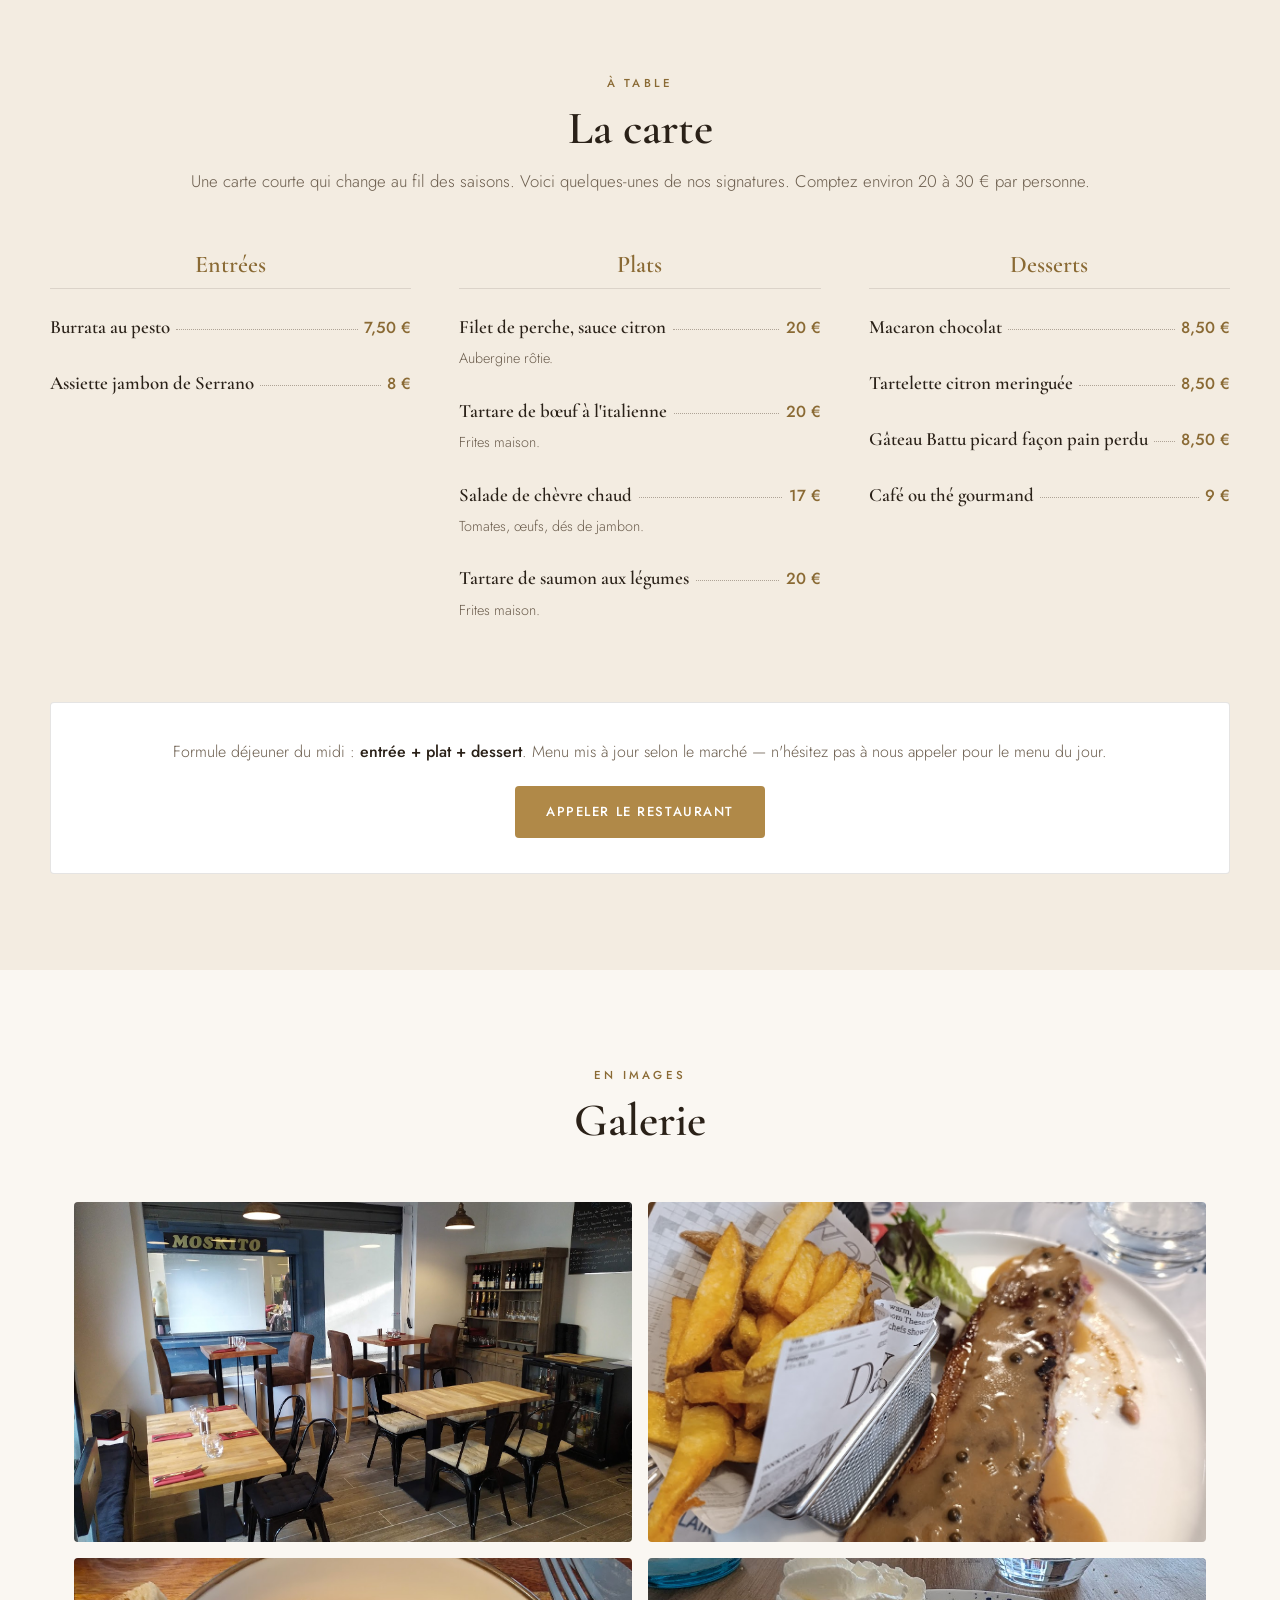
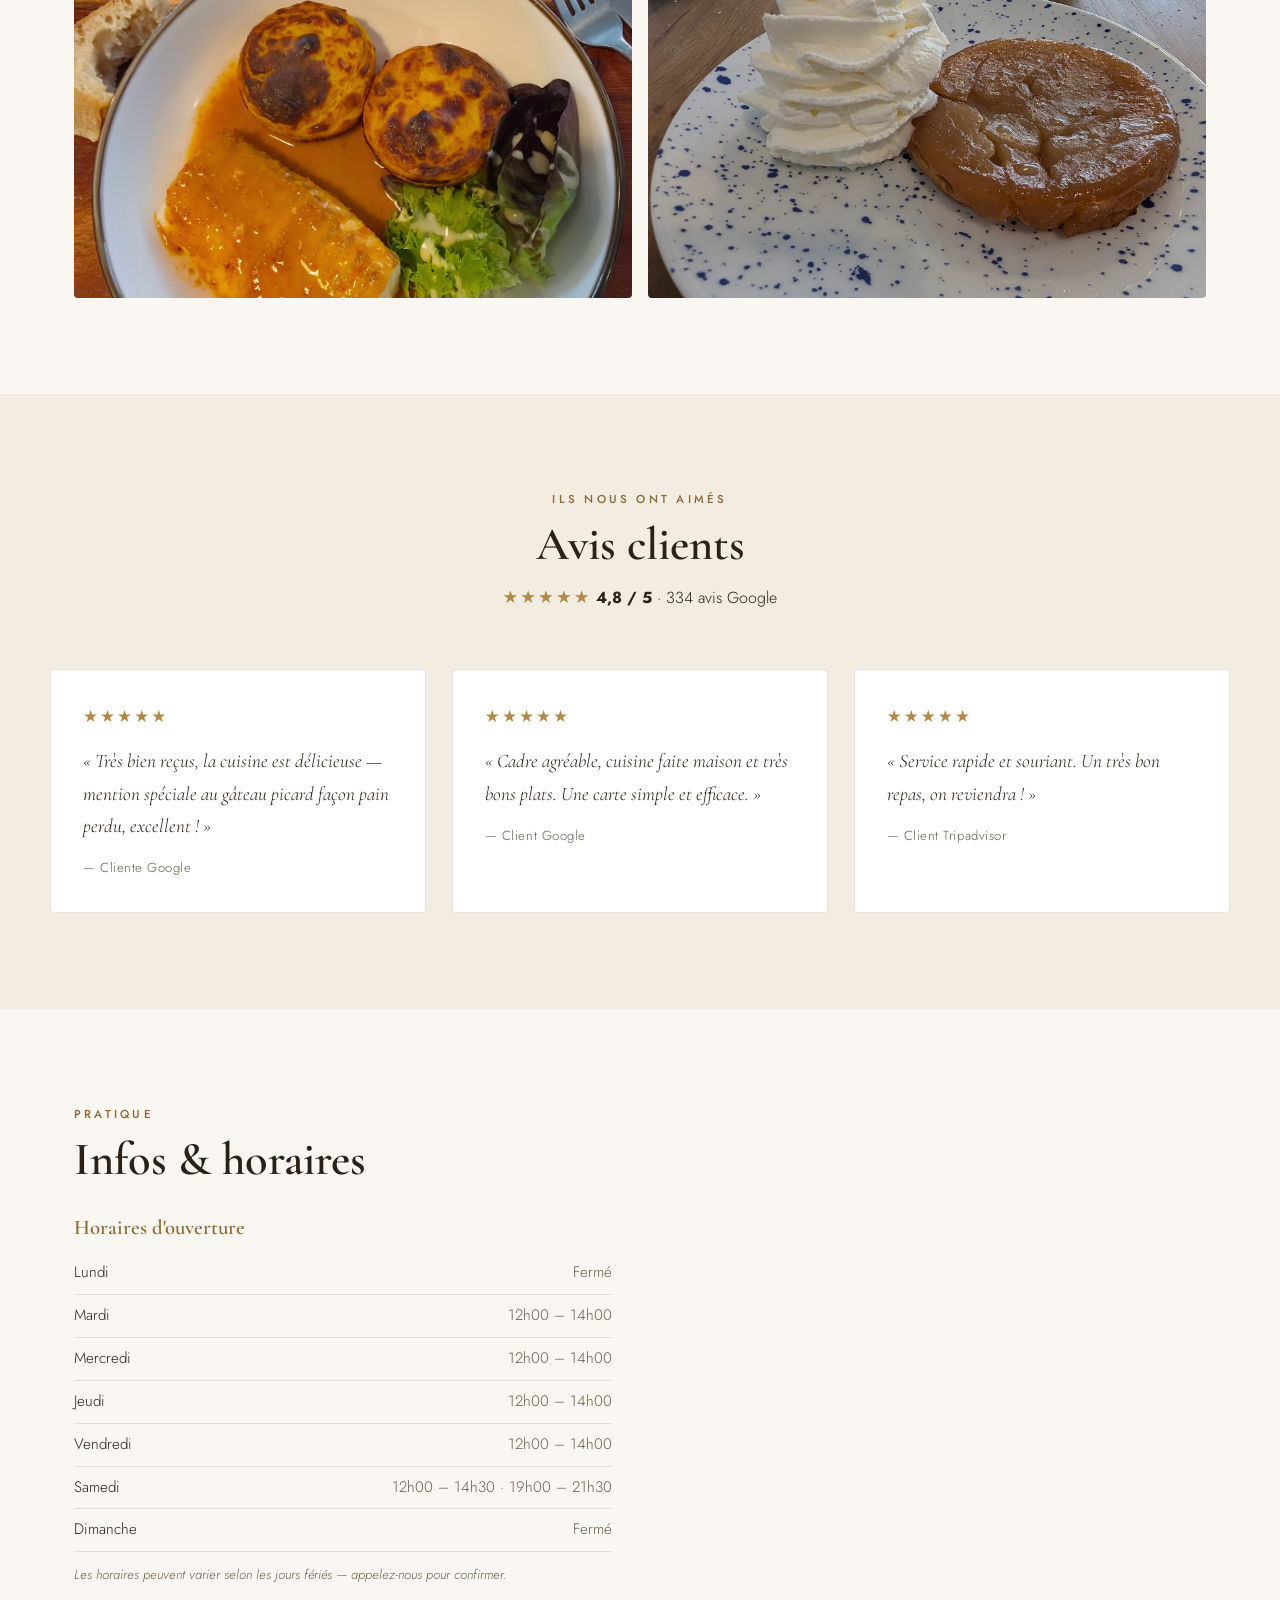
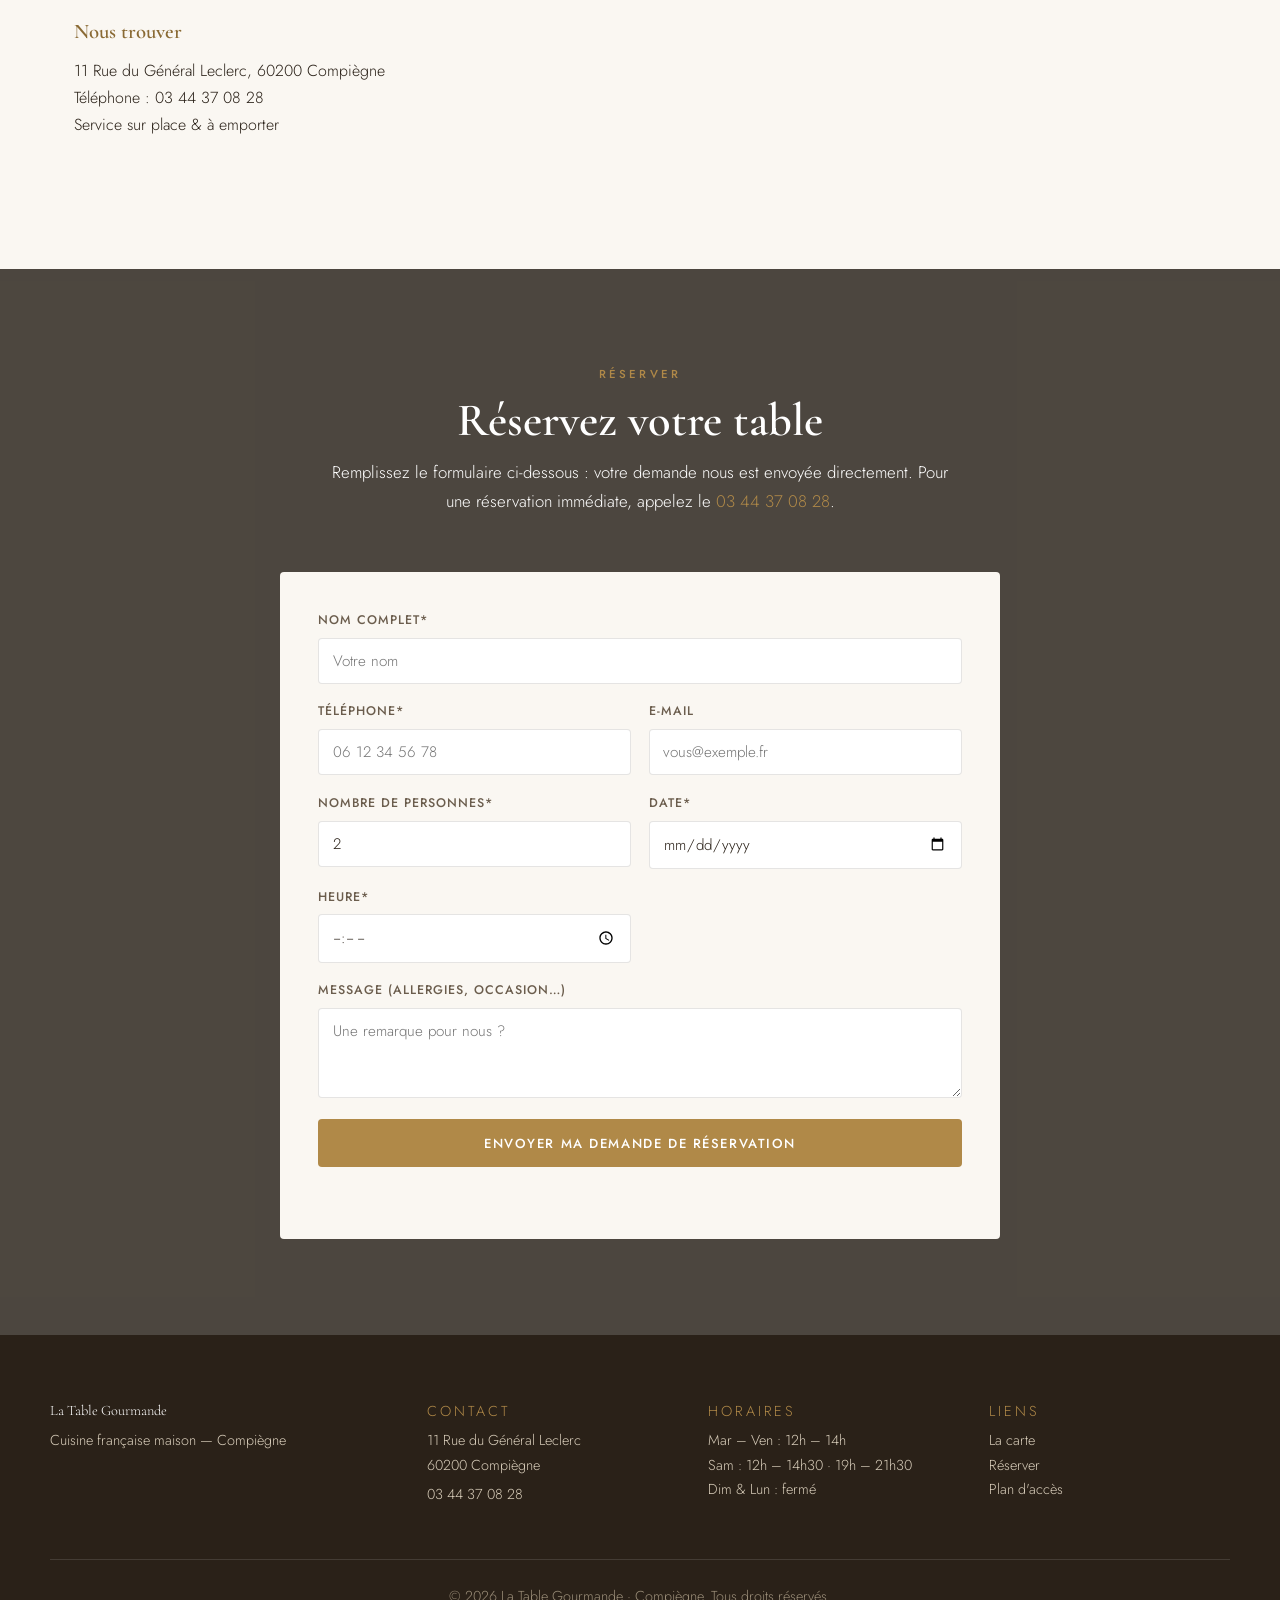
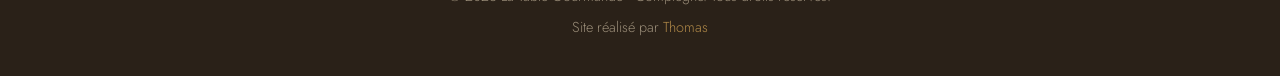
==== commit 5c373570: "Tidy reservation form and replace emoji bullets with line icons - Reservation form: 2-column layout " ====
--- a/index.html
+++ b/index.html
@@ -120,9 +120,18 @@
         <p>Au cœur de Compiègne, <strong>La Table Gourmande</strong> cultive une idée simple : une cuisine française généreuse, préparée chaque jour à partir de produits frais, locaux et de saison.</p>
         <p>Les assiettes s'inspirent du terroir picard et des classiques de la gastronomie française, dans un cadre convivial et soigné. Un déjeuner entre collègues, un repas en famille ou un moment à deux : on s'y sent comme à la maison.</p>
         <ul class="histoire__points">
-          <li><span>🌿</span> Produits frais &amp; de saison</li>
-          <li><span>👨‍🍳</span> Tout fait maison</li>
-          <li><span>📍</span> Producteurs locaux</li>
+          <li>
+            <svg viewBox="0 0 24 24" fill="none" stroke="currentColor" stroke-width="1.6" stroke-linecap="round" stroke-linejoin="round" aria-hidden="true"><path d="M11 20A7 7 0 0 1 9.8 6.1C15.5 5 17 4.48 19 2c1 2 2 4.18 2 8 0 5.5-4.78 10-10 10Z"/><path d="M2 21c0-3 1.85-5.36 5.08-6"/></svg>
+            Produits frais &amp; de saison
+          </li>
+          <li>
+            <svg viewBox="0 0 24 24" fill="none" stroke="currentColor" stroke-width="1.6" stroke-linecap="round" stroke-linejoin="round" aria-hidden="true"><path d="M3 10l9-7 9 7v9a2 2 0 0 1-2 2H5a2 2 0 0 1-2-2z"/><path d="M9 21v-6h6v6"/></svg>
+            Tout fait maison
+          </li>
+          <li>
+            <svg viewBox="0 0 24 24" fill="none" stroke="currentColor" stroke-width="1.6" stroke-linecap="round" stroke-linejoin="round" aria-hidden="true"><path d="M20 10c0 6-8 12-8 12s-8-6-8-12a8 8 0 0 1 16 0Z"/><circle cx="12" cy="10" r="3"/></svg>
+            Producteurs locaux
+          </li>
         </ul>
       </div>
     </div>
@@ -256,7 +265,7 @@
 
       <form class="form" id="reservationForm" novalidate>
         <div class="form__grid">
-          <label>Nom complet*
+          <label class="form__full">Nom complet*
             <input type="text" name="nom" required placeholder="Votre nom" />
           </label>
           <label>Téléphone*
--- a/styles.css
+++ b/styles.css
@@ -117,8 +117,8 @@
 .histoire__text p { color: var(--ink-soft); margin-bottom: 1rem; }
 .histoire__text strong { color: var(--ink); font-weight: 500; }
 .histoire__points { list-style: none; display: flex; flex-wrap: wrap; gap: 1.4rem; margin-top: 1.6rem; }
-.histoire__points li { display: flex; align-items: center; gap: 0.5rem; font-size: 0.92rem; font-weight: 400; }
-.histoire__points span { font-size: 1.2rem; }
+.histoire__points li { display: flex; align-items: center; gap: 0.6rem; font-size: 0.92rem; font-weight: 400; }
+.histoire__points svg { width: 22px; height: 22px; color: var(--gold-dark); flex-shrink: 0; }
 
 /* ===== La carte ===== */
 .carte { background: var(--bg-warm); max-width: none; }
@@ -189,6 +189,7 @@
 .reservation .section__lead a { color: var(--gold); }
 .form { background: var(--bg); padding: 2.4rem; border-radius: var(--radius); }
 .form__grid { display: grid; grid-template-columns: 1fr 1fr; gap: 1.1rem; margin-bottom: 1.1rem; }
+.form__full { grid-column: 1 / -1; }
 .form label { display: flex; flex-direction: column; gap: 0.4rem; font-size: 0.78rem; letter-spacing: 0.08em; text-transform: uppercase; color: var(--ink-soft); font-weight: 500; }
 .form input, .form textarea {
   font-family: var(--sans); font-size: 0.95rem; padding: 0.7rem 0.85rem; border: 1px solid var(--line);
@@ -243,7 +244,9 @@
   .nav__burger { display: flex; z-index: 101; }
   .hero { background-attachment: scroll; }
   .reservation { background-attachment: scroll; }
-  .menu, .reviews, .gallery, .form__grid { grid-template-columns: 1fr; }
+  .menu, .reviews, .gallery { grid-template-columns: 1fr; }
+  .form { padding: 1.6rem; }
+  .form__grid { gap: 0.8rem; }
   .section { padding: 4rem 1.5rem; }
   .strip { gap: 0.8rem; flex-direction: column; }
   .fab { display: flex; }
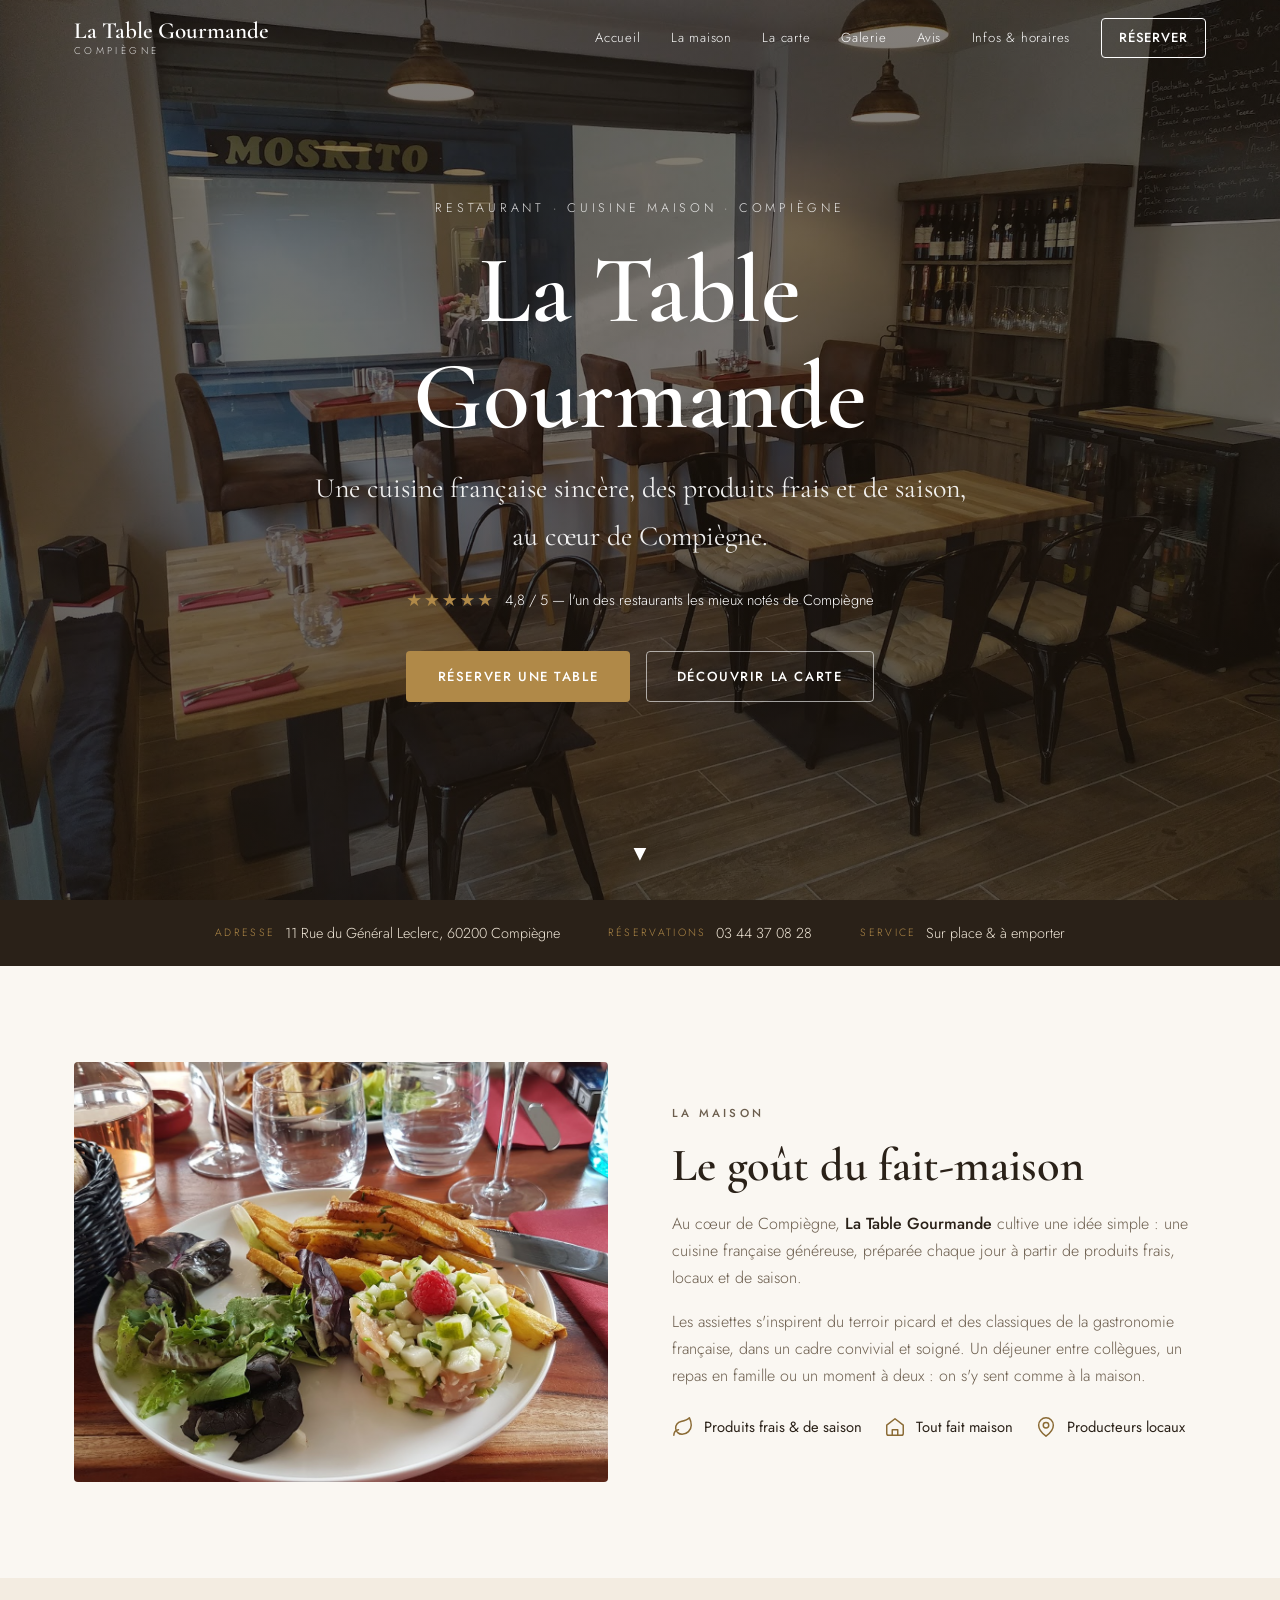
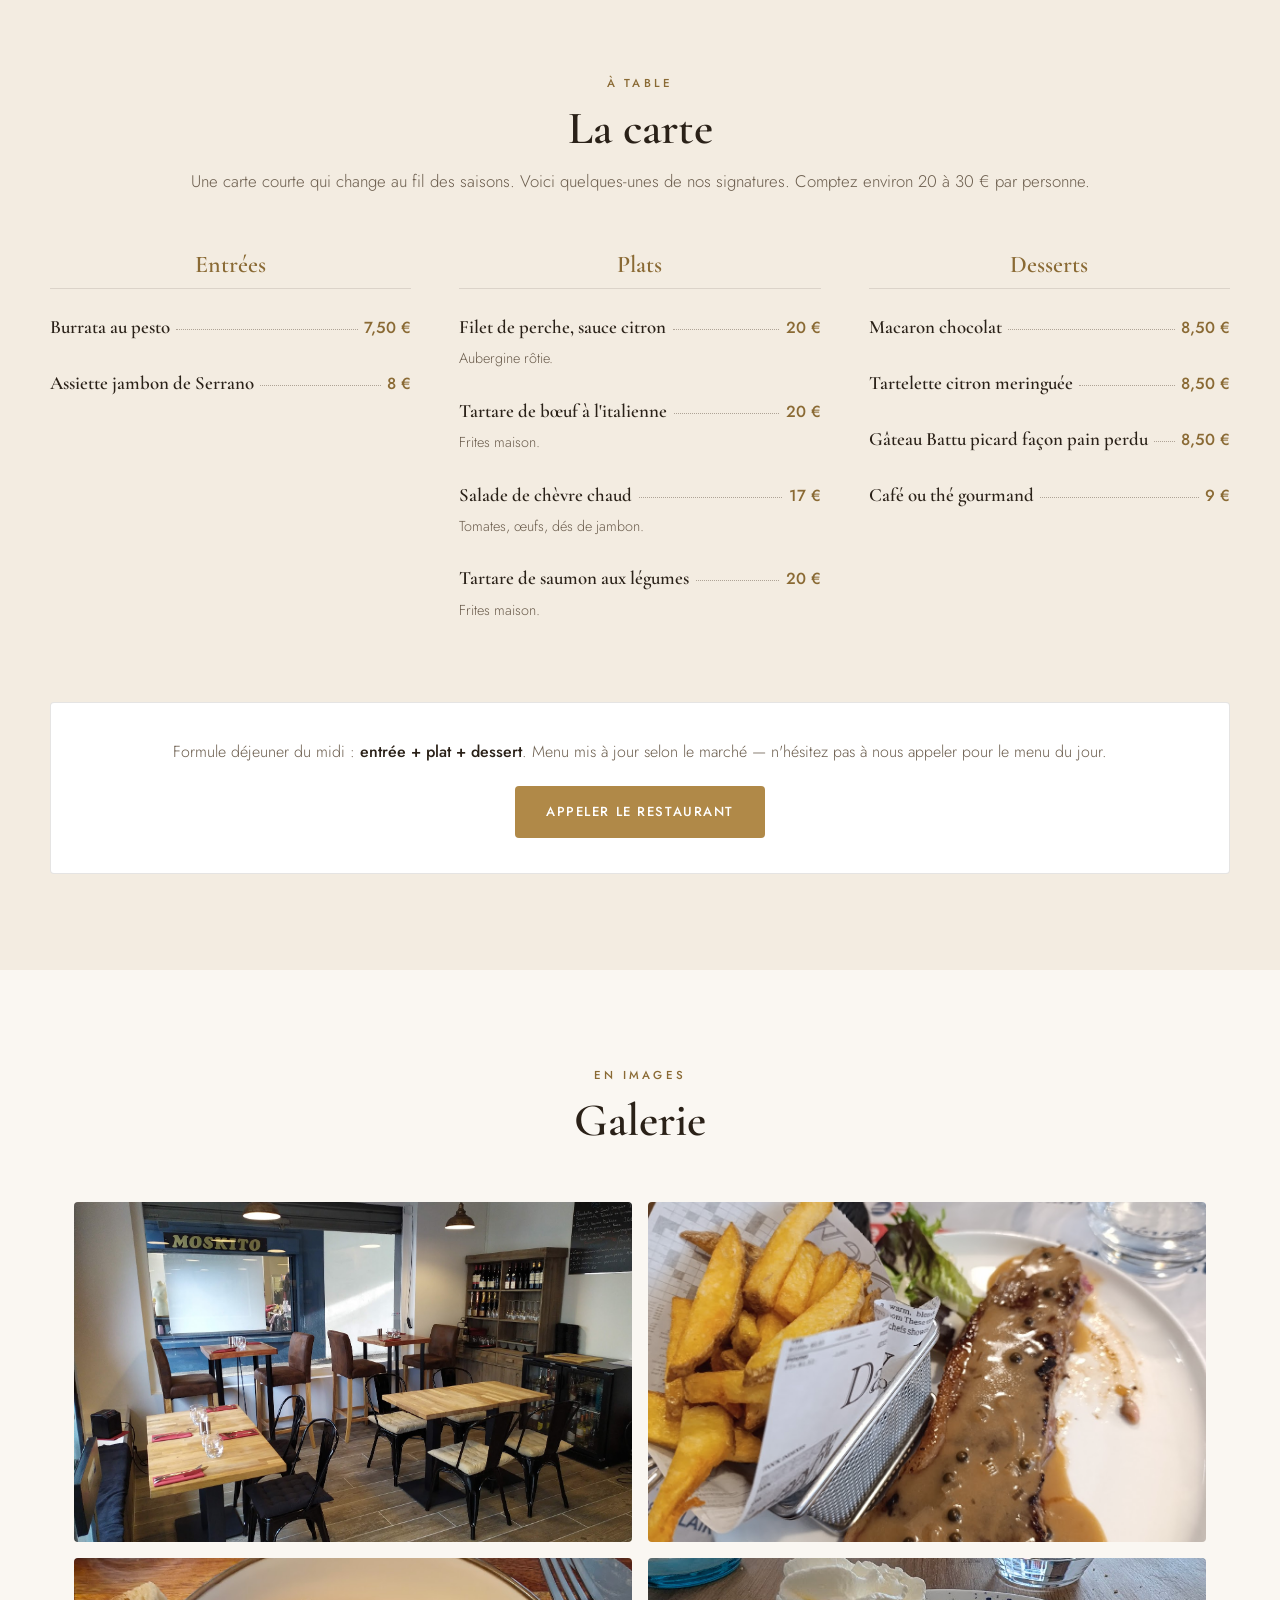
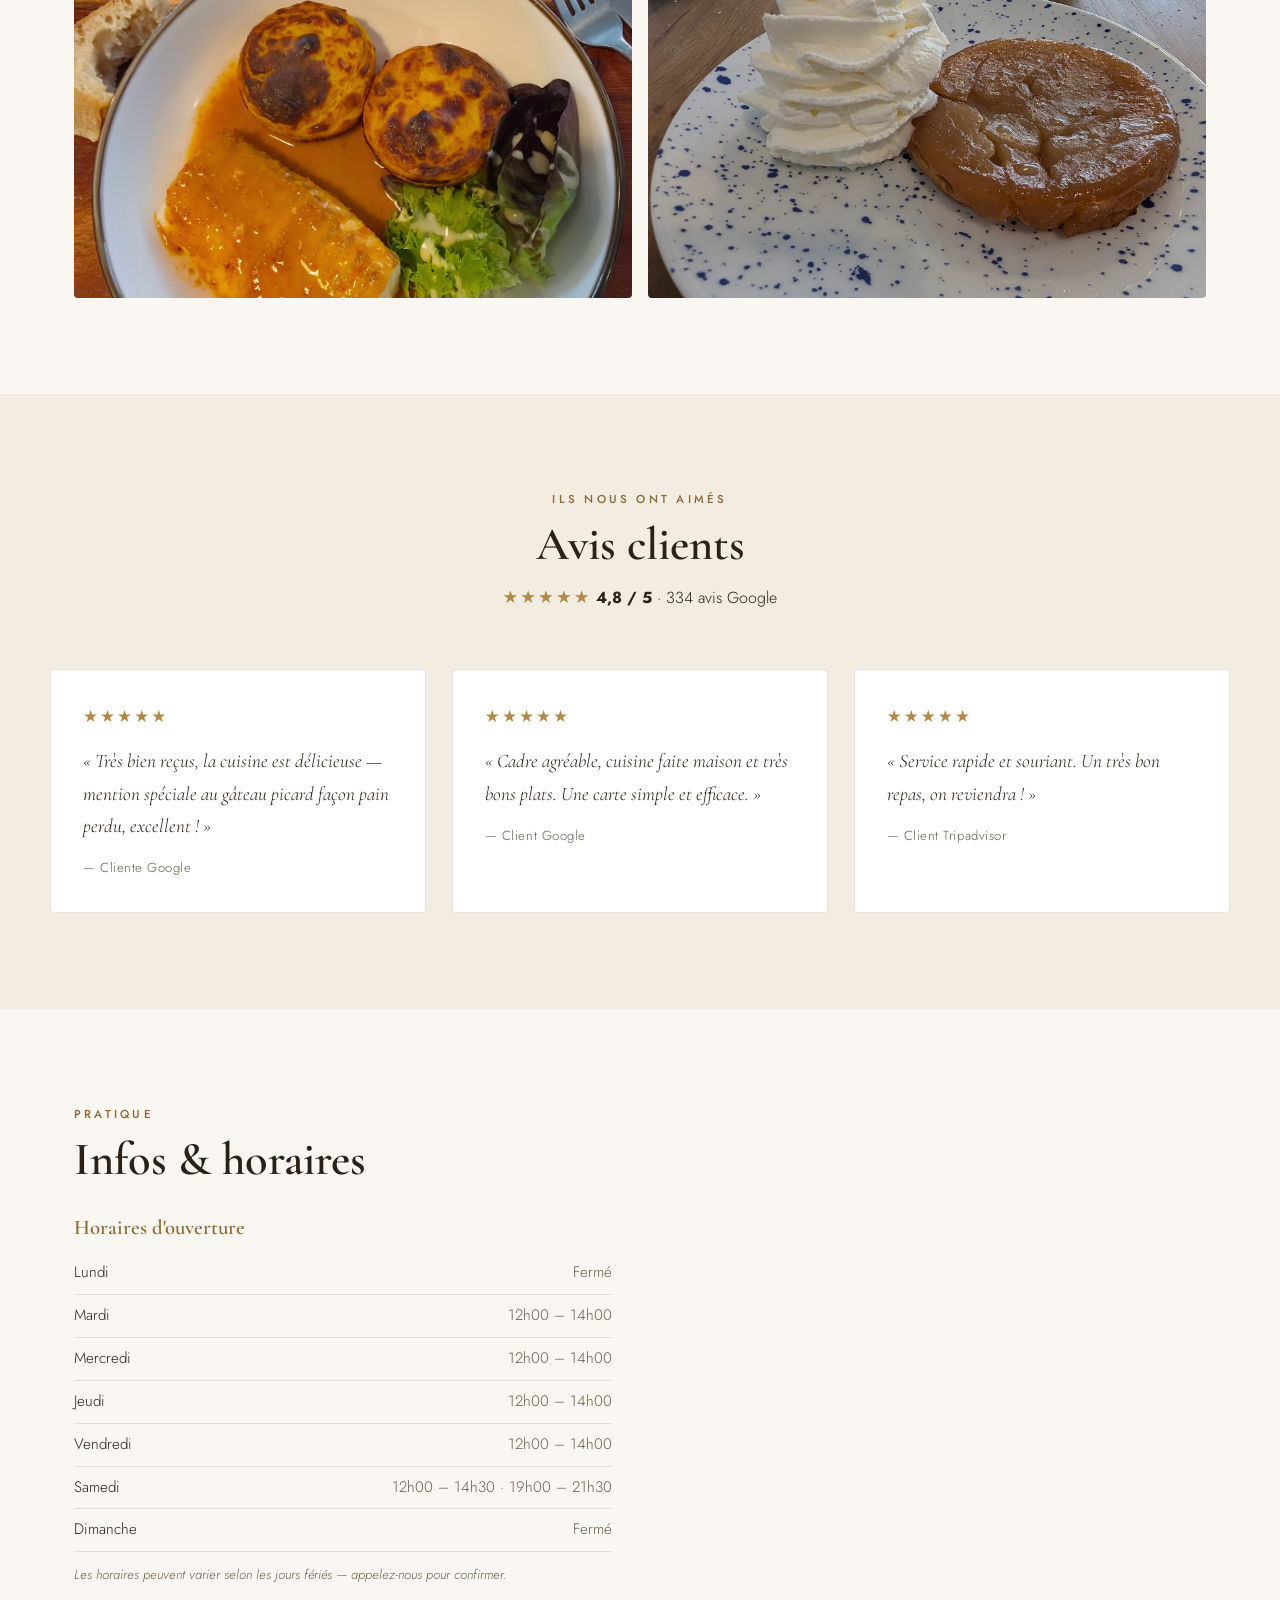
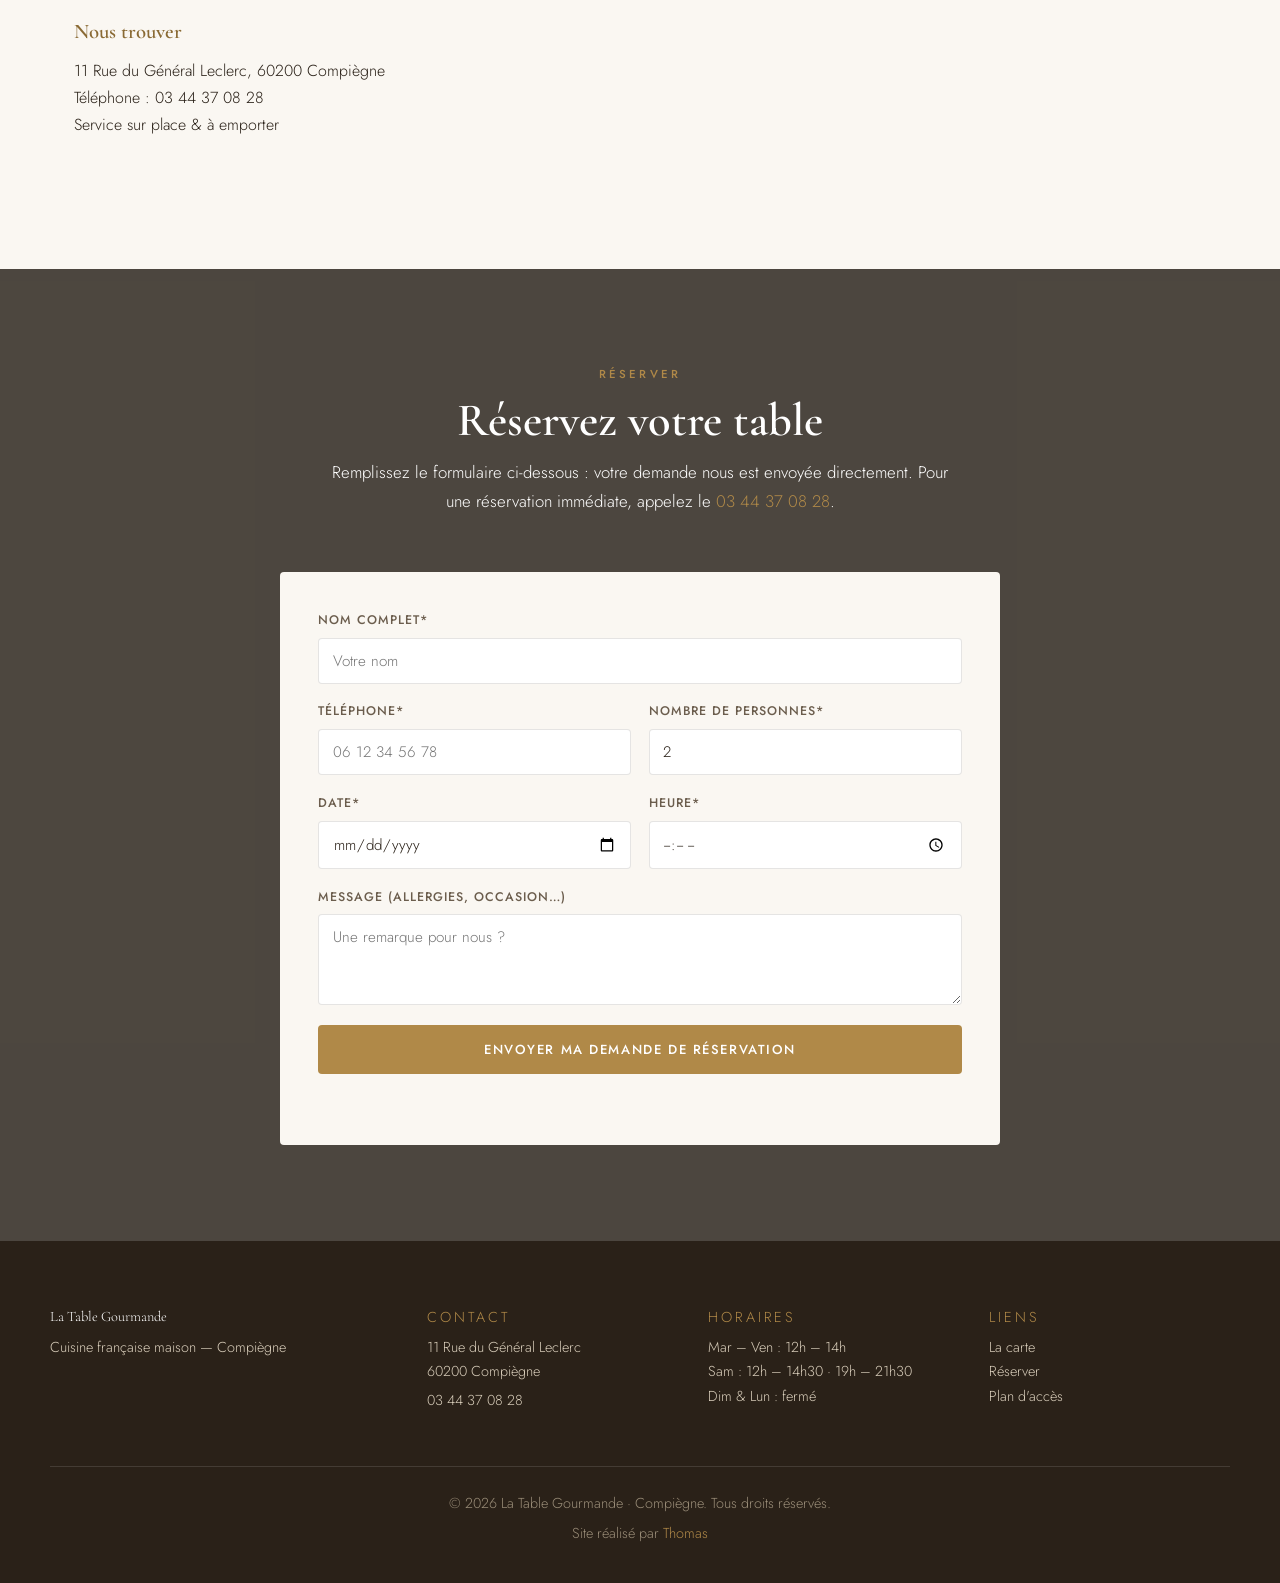
==== commit 6d4bd040: "Fix reservation form overflow and remove e-mail field - Inputs now fill their cell (width:100% + min" ====
--- a/index.html
+++ b/index.html
@@ -271,9 +271,6 @@
           <label>Téléphone*
             <input type="tel" name="tel" required placeholder="06 12 34 56 78" />
           </label>
-          <label>E-mail
-            <input type="email" name="email" placeholder="vous@exemple.fr" />
-          </label>
           <label>Nombre de personnes*
             <input type="number" name="couverts" min="1" max="30" value="2" required />
           </label>
--- a/styles.css
+++ b/styles.css
@@ -190,8 +190,9 @@
 .form { background: var(--bg); padding: 2.4rem; border-radius: var(--radius); }
 .form__grid { display: grid; grid-template-columns: 1fr 1fr; gap: 1.1rem; margin-bottom: 1.1rem; }
 .form__full { grid-column: 1 / -1; }
-.form label { display: flex; flex-direction: column; gap: 0.4rem; font-size: 0.78rem; letter-spacing: 0.08em; text-transform: uppercase; color: var(--ink-soft); font-weight: 500; }
+.form label { display: flex; flex-direction: column; gap: 0.4rem; min-width: 0; font-size: 0.78rem; letter-spacing: 0.08em; text-transform: uppercase; color: var(--ink-soft); font-weight: 500; }
 .form input, .form textarea {
+  width: 100%; box-sizing: border-box;
   font-family: var(--sans); font-size: 0.95rem; padding: 0.7rem 0.85rem; border: 1px solid var(--line);
   border-radius: var(--radius); background: var(--white); color: var(--ink); text-transform: none; letter-spacing: 0; font-weight: 300;
 }
